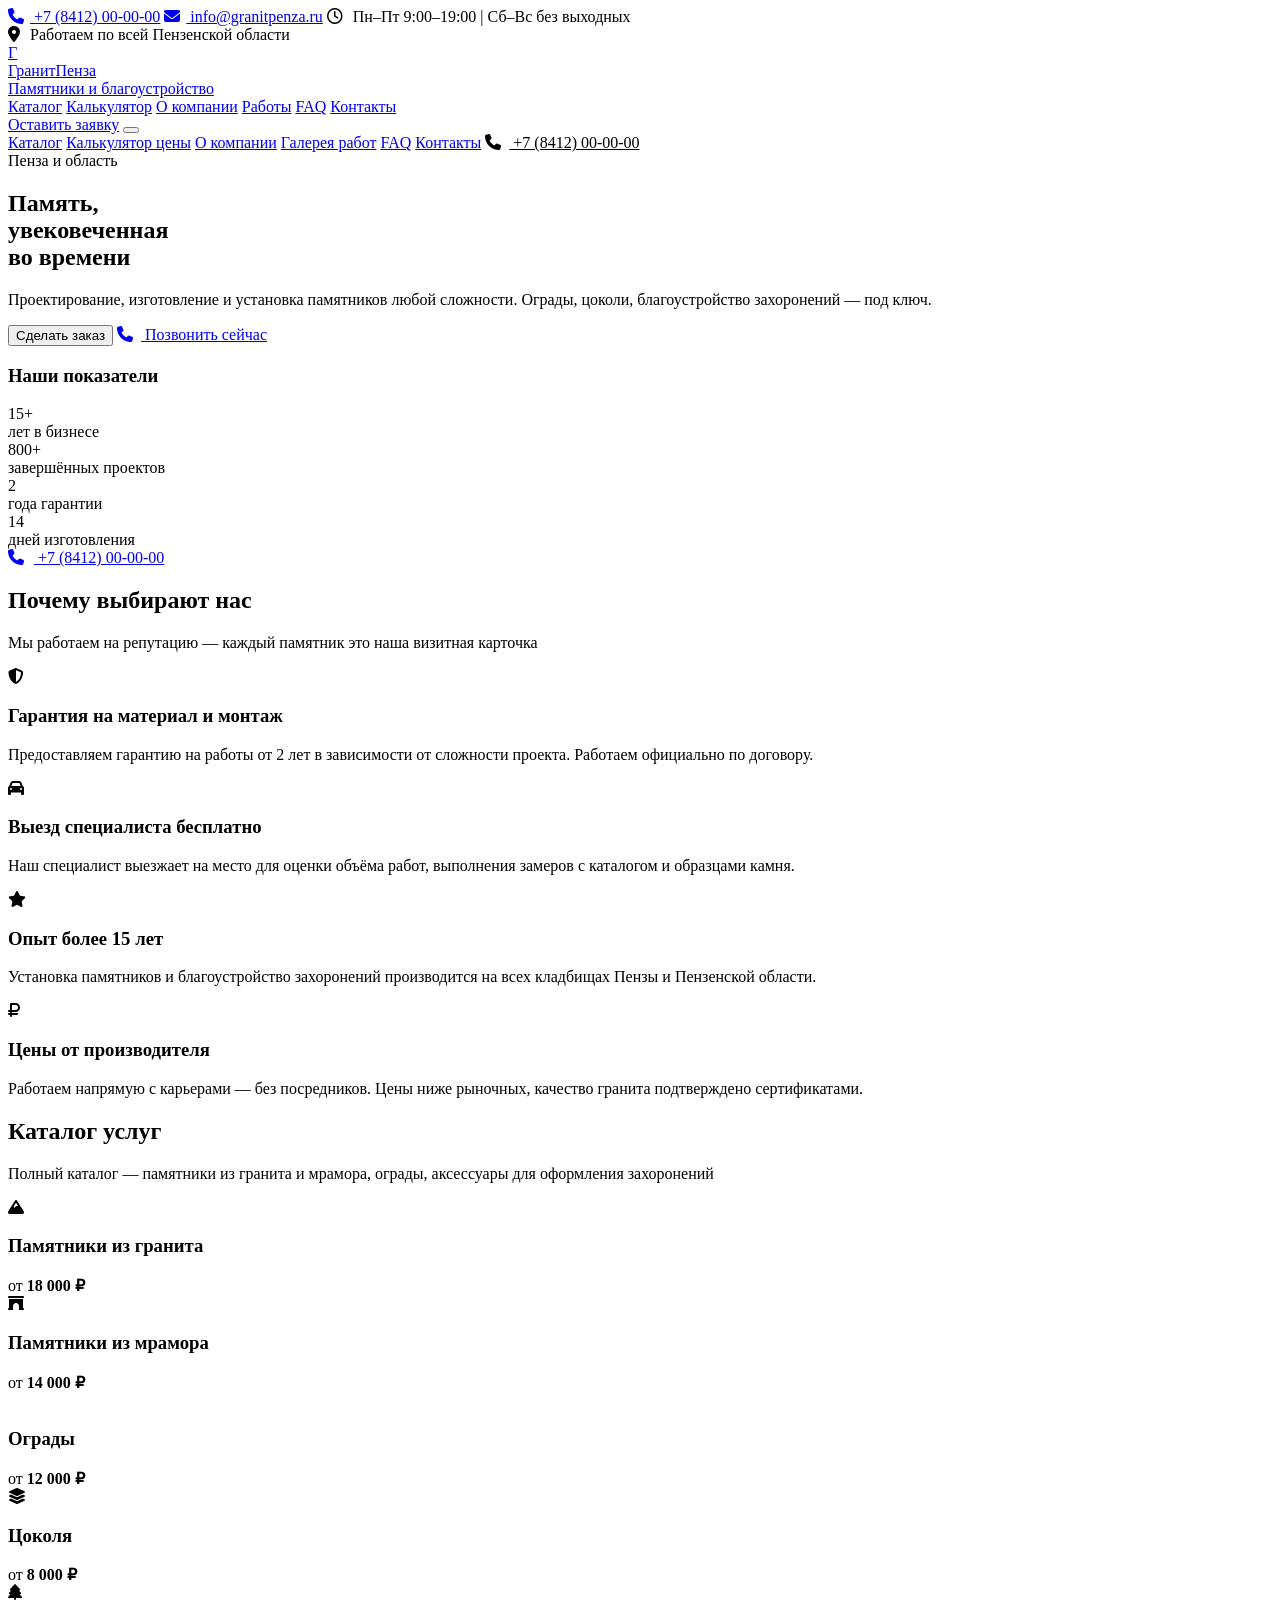
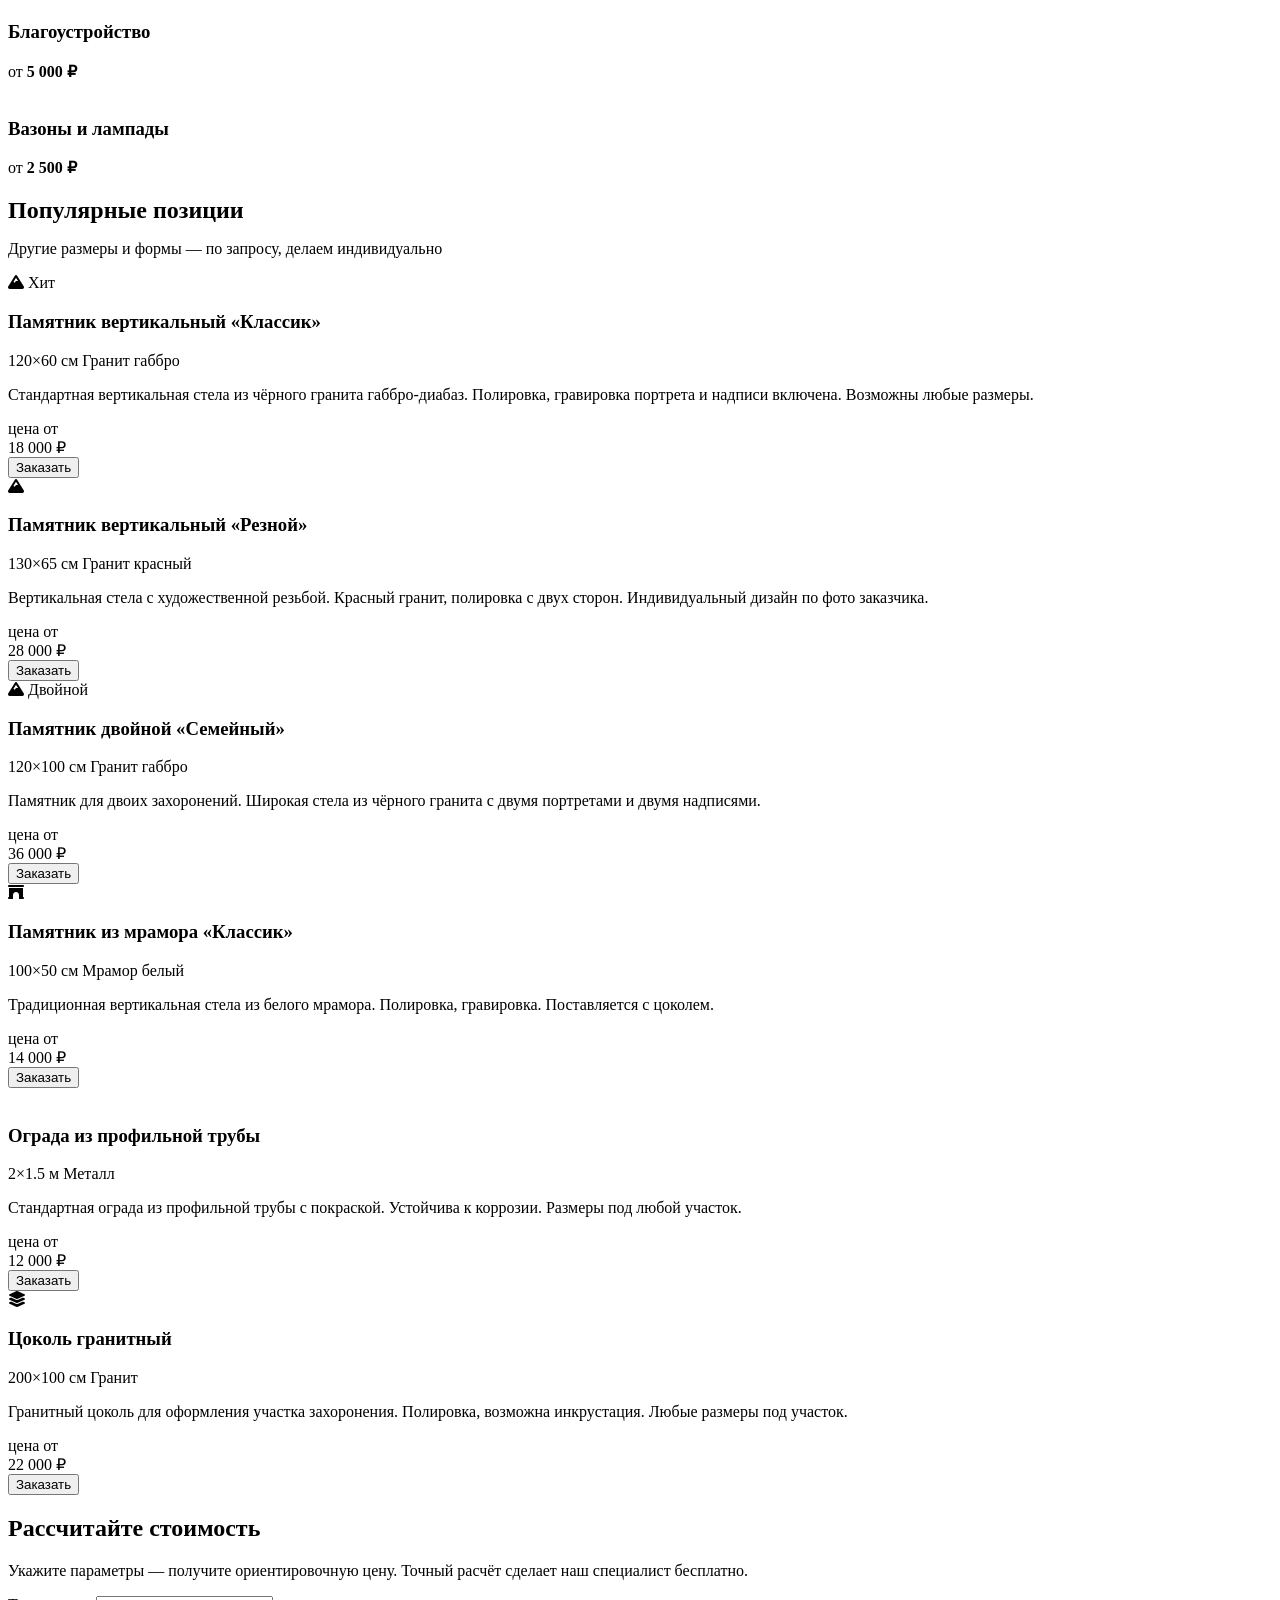
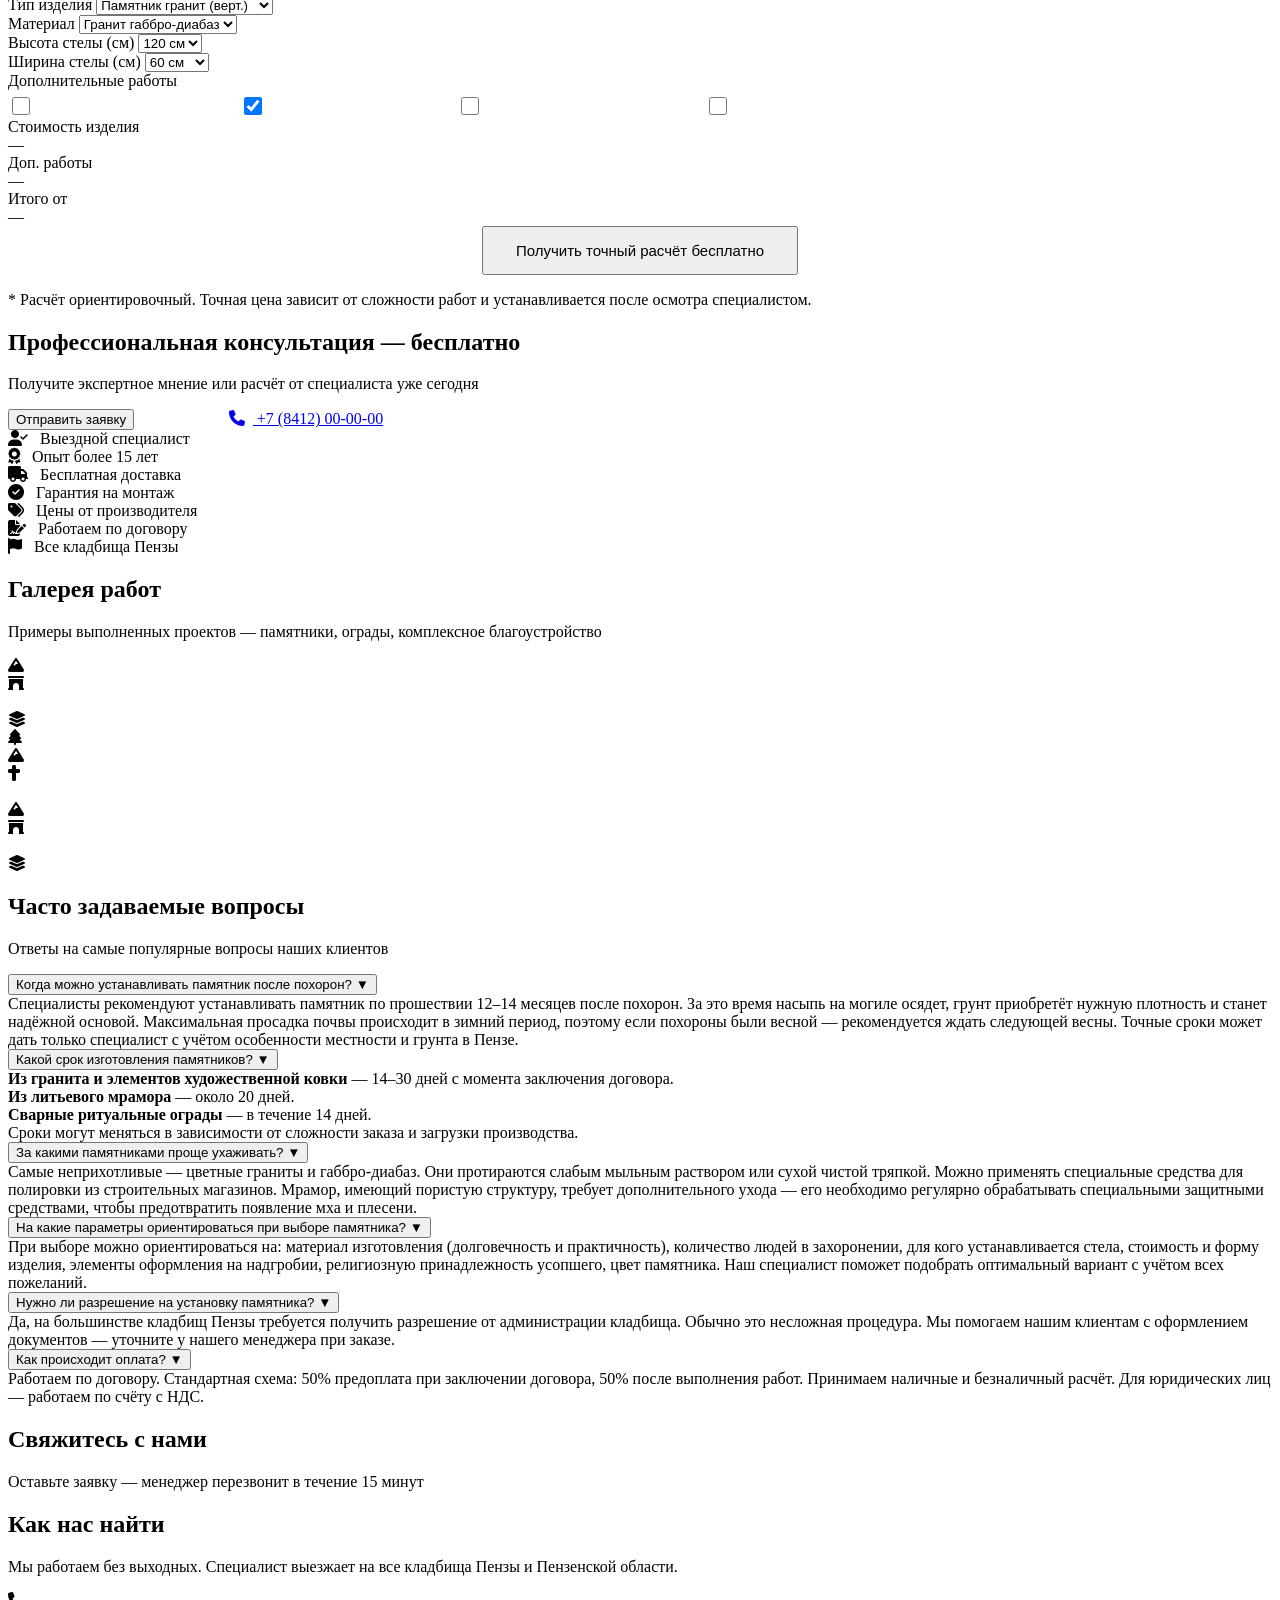
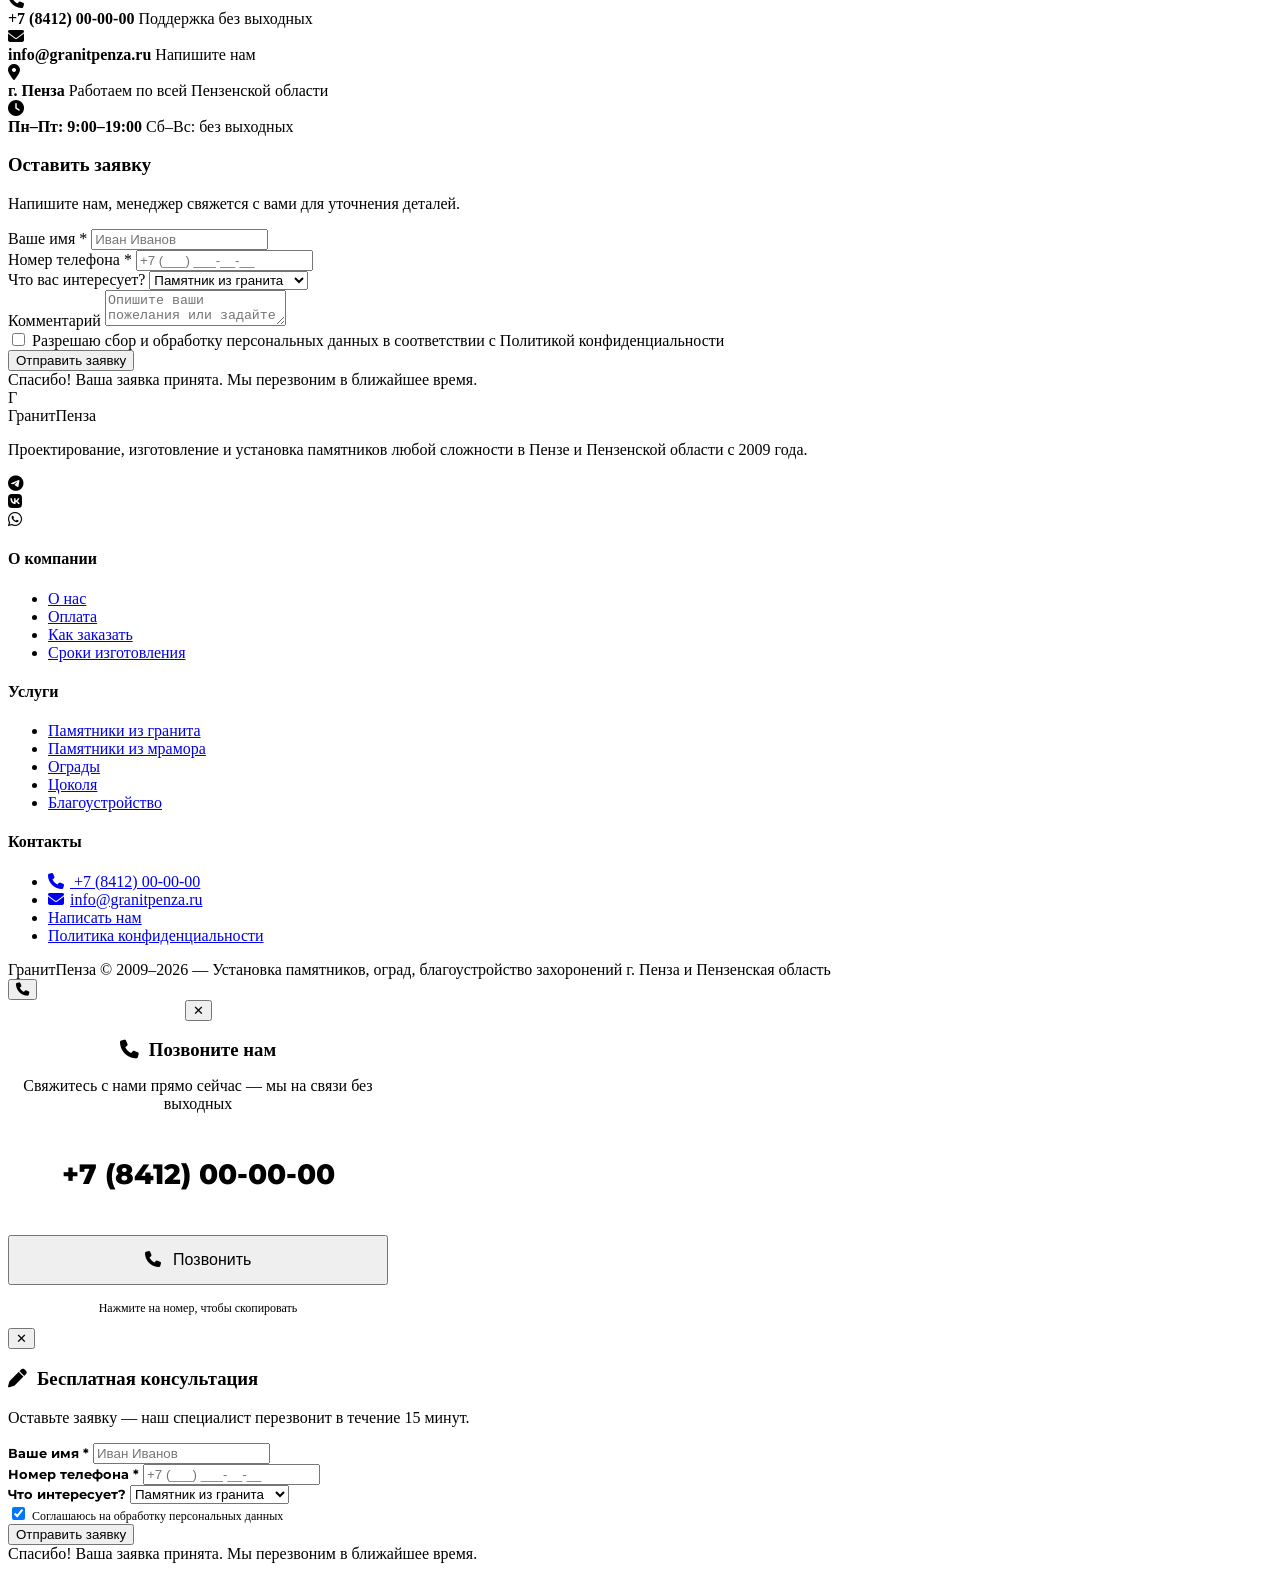
==== index.html @ 3d36ec99 "смс на почту" ====
<!DOCTYPE html>
<html lang="ru">
<head>
    <meta charset="UTF-8">
    <meta name="viewport" content="width=device-width, initial-scale=1.0">
    <title>ГранитПенза — Установка памятников, оград, благоустройство захоронений</title>
    <meta name="description" content="Проектирование, изготовление и установка памятников любой сложности в Пензе. Установка оград, цоколя, монтаж и демонтаж.">
    <link rel="preconnect" href="https://fonts.googleapis.com">
    <link rel="preconnect" href="https://fonts.gstatic.com" crossorigin>
    <link href="https://fonts.googleapis.com/css2?family=Montserrat:wght@400;500;600;700;800&family=Open+Sans:wght@400;600&display=swap" rel="stylesheet">
    <link rel="stylesheet" href="https://cdnjs.cloudflare.com/ajax/libs/font-awesome/6.5.0/css/all.min.css">
    <link rel="stylesheet" href="css/style.css">
</head>
<body>

<!-- TOP BAR -->
<div class="topbar">
    <div class="container">
        <div class="topbar-contacts">
            <a href="tel:+78412000000" class="phone"><i class="fas fa-phone" style="margin-right:6px;"></i> +7 (8412) 00-00-00</a>
            <a href="mailto:info@granitpenza.ru"><i class="fas fa-envelope" style="margin-right:6px;"></i> info@granitpenza.ru</a>
            <span><i class="far fa-clock" style="margin-right:6px;"></i> Пн–Пт 9:00–19:00 | Сб–Вс без выходных</span>
        </div>
        <div class="topbar-right"><i class="fas fa-map-marker-alt" style="margin-right:6px;"></i> Работаем по всей Пензенской области</div>
    </div>
</div>

<!-- HEADER -->
<header id="top">
    <div class="header-inner">
        <a href="#top" class="logo">
            <div class="logo-icon">Г</div>
            <div class="logo-text">
                <div class="logo-name">ГранитПенза</div>
                <div class="logo-sub">Памятники и благоустройство</div>
            </div>
        </a>
        <nav>
            <a href="#catalog" class="nav-link">Каталог</a>
            <a href="#calculator" class="nav-link">Калькулятор</a>
            <a href="#about" class="nav-link">О компании</a>
            <a href="#gallery" class="nav-link">Работы</a>
            <a href="#faq" class="nav-link">FAQ</a>
            <a href="#contact" class="nav-link">Контакты</a>
        </nav>
        <a href="#contact" class="header-cta">Оставить заявку</a>
        <button class="burger" onclick="toggleMenu()" aria-label="Меню">
            <span></span><span></span><span></span>
        </button>
    </div>
    <div class="mobile-nav" id="mobileNav">
        <a href="#catalog" onclick="toggleMenu()">Каталог</a>
        <a href="#calculator" onclick="toggleMenu()">Калькулятор цены</a>
        <a href="#about" onclick="toggleMenu()">О компании</a>
        <a href="#gallery" onclick="toggleMenu()">Галерея работ</a>
        <a href="#faq" onclick="toggleMenu()">FAQ</a>
        <a href="#contact" onclick="toggleMenu()">Контакты</a>
        <a href="tel:+78412000000" style="color: var(--gold-light); margin-top:8px;"><i class="fas fa-phone" style="margin-right:8px;"></i> +7 (8412) 00-00-00</a>
    </div>
</header>

<!-- HERO -->
<section class="hero">
    <div class="hero-inner">
        <div class="hero-content">
            <div class="hero-label">Пенза и область</div>
            <h1>Память,<br><span>увековеченная</span><br>во времени</h1>
            <p class="hero-desc">Проектирование, изготовление и установка памятников любой сложности. Ограды, цоколи, благоустройство захоронений — под ключ.</p>
            <div class="hero-buttons">
                <button class="btn-primary" onclick="openModal()">Сделать заказ</button>
                <a href="javascript:void(0)" class="btn-outline" onclick="openPhoneModal()"><i class="fas fa-phone" style="margin-right:8px;"></i> Позвонить сейчас</a>
            </div>
        </div>
        <div class="hero-visual">
            <div class="hero-card">
                <h3>Наши показатели</h3>
                <div class="hero-stats">
                    <div class="hero-stat">
                        <div class="hero-stat-num">15+</div>
                        <div class="hero-stat-label">лет в бизнесе</div>
                    </div>
                    <div class="hero-stat">
                        <div class="hero-stat-num">800+</div>
                        <div class="hero-stat-label">завершённых проектов</div>
                    </div>
                    <div class="hero-stat">
                        <div class="hero-stat-num">2</div>
                        <div class="hero-stat-label">года гарантии</div>
                    </div>
                    <div class="hero-stat">
                        <div class="hero-stat-num">14</div>
                        <div class="hero-stat-label">дней изготовления</div>
                    </div>
                </div>
                <a href="javascript:void(0)" class="hero-phone-big" onclick="openPhoneModal()">
                    <i class="fas fa-phone" style="margin-right:10px;"></i> +7 (8412) 00-00-00
                </a>
            </div>
        </div>
    </div>
</section>

<!-- ADVANTAGES -->
<section class="advantages" id="about">
    <h2 class="section-title">Почему выбирают нас</h2>
    <p class="section-sub">Мы работаем на репутацию — каждый памятник это наша визитная карточка</p>
    <div class="adv-grid">
        <div class="adv-card">
            <div class="adv-icon"><i class="fas fa-shield-alt"></i></div>
            <h3>Гарантия на материал и монтаж</h3>
            <p>Предоставляем гарантию на работы от 2 лет в зависимости от сложности проекта. Работаем официально по договору.</p>
        </div>
        <div class="adv-card">
            <div class="adv-icon"><i class="fas fa-car"></i></div>
            <h3>Выезд специалиста бесплатно</h3>
            <p>Наш специалист выезжает на место для оценки объёма работ, выполнения замеров с каталогом и образцами камня.</p>
        </div>
        <div class="adv-card">
            <div class="adv-icon"><i class="fas fa-star"></i></div>
            <h3>Опыт более 15 лет</h3>
            <p>Установка памятников и благоустройство захоронений производится на всех кладбищах Пензы и Пензенской области.</p>
        </div>
        <div class="adv-card">
            <div class="adv-icon"><i class="fas fa-ruble-sign"></i></div>
            <h3>Цены от производителя</h3>
            <p>Работаем напрямую с карьерами — без посредников. Цены ниже рыночных, качество гранита подтверждено сертификатами.</p>
        </div>
    </div>
</section>

<!-- CATALOG CATEGORIES -->
<section class="catalog" id="catalog">
    <h2 class="section-title">Каталог услуг</h2>
    <p class="section-sub">Полный каталог — памятники из гранита и мрамора, ограды, аксессуары для оформления захоронений</p>
    <div class="catalog-grid">
        <div class="cat-card" onclick="filterCatalog('granite')">
            <div class="cat-img"><i class="fas fa-mountain"></i></div>
            <div class="cat-body">
                <h3>Памятники из гранита</h3>
                <div class="cat-price">от <strong>18 000 ₽</strong></div>
            </div>
        </div>
        <div class="cat-card" onclick="filterCatalog('marble')">
            <div class="cat-img"><i class="fas fa-archway"></i></div>
            <div class="cat-body">
                <h3>Памятники из мрамора</h3>
                <div class="cat-price">от <strong>14 000 ₽</strong></div>
            </div>
        </div>
        <div class="cat-card" onclick="filterCatalog('fence')">
            <div class="cat-img"><i class="fas fa-fence"></i></div>
            <div class="cat-body">
                <h3>Ограды</h3>
                <div class="cat-price">от <strong>12 000 ₽</strong></div>
            </div>
        </div>
        <div class="cat-card" onclick="filterCatalog('socle')">
            <div class="cat-img"><i class="fas fa-layer-group"></i></div>
            <div class="cat-body">
                <h3>Цоколя</h3>
                <div class="cat-price">от <strong>8 000 ₽</strong></div>
            </div>
        </div>
        <div class="cat-card" onclick="filterCatalog('improve')">
            <div class="cat-img"><i class="fas fa-tree"></i></div>
            <div class="cat-body">
                <h3>Благоустройство</h3>
                <div class="cat-price">от <strong>5 000 ₽</strong></div>
            </div>
        </div>
        <div class="cat-card" onclick="filterCatalog('accessories')">
            <div class="cat-img"><i class="fas fa-candle-holder"></i></div>
            <div class="cat-body">
                <h3>Вазоны и лампады</h3>
                <div class="cat-price">от <strong>2 500 ₽</strong></div>
            </div>
        </div>
    </div>
</section>

<!-- CATALOG ITEMS -->
<section class="catalog-items">
    <div class="container">
        <h2 class="section-title" style="margin-bottom:8px">Популярные позиции</h2>
        <p class="section-sub">Другие размеры и формы — по запросу, делаем индивидуально</p>
    </div>
    <div class="items-grid" id="itemsGrid">

        <div class="item-card" data-cat="granite">
            <div class="item-img"><i class="fas fa-mountain"></i>
                <span class="item-badge">Хит</span>
            </div>
            <div class="item-body">
                <h3>Памятник вертикальный «Классик»</h3>
                <div class="item-dims">
                    <span class="dim-tag">120×60 см</span>
                    <span class="dim-tag">Гранит габбро</span>
                </div>
                <p class="item-desc">Стандартная вертикальная стела из чёрного гранита габбро-диабаз. Полировка, гравировка портрета и надписи включена. Возможны любые размеры.</p>
                <div class="item-footer">
                    <div class="item-price">
                        <div class="item-price-from">цена от</div>
                        <div class="item-price-val">18 000 <span class="item-price-unit">₽</span></div>
                    </div>
                    <button class="btn-card" onclick="openModal()">Заказать</button>
                </div>
            </div>
        </div>

        <div class="item-card" data-cat="granite">
            <div class="item-img"><i class="fas fa-mountain"></i></div>
            <div class="item-body">
                <h3>Памятник вертикальный «Резной»</h3>
                <div class="item-dims">
                    <span class="dim-tag">130×65 см</span>
                    <span class="dim-tag">Гранит красный</span>
                </div>
                <p class="item-desc">Вертикальная стела с художественной резьбой. Красный гранит, полировка с двух сторон. Индивидуальный дизайн по фото заказчика.</p>
                <div class="item-footer">
                    <div class="item-price">
                        <div class="item-price-from">цена от</div>
                        <div class="item-price-val">28 000 <span class="item-price-unit">₽</span></div>
                    </div>
                    <button class="btn-card" onclick="openModal()">Заказать</button>
                </div>
            </div>
        </div>

        <div class="item-card" data-cat="granite">
            <div class="item-img"><i class="fas fa-mountain"></i>
                <span class="item-badge">Двойной</span>
            </div>
            <div class="item-body">
                <h3>Памятник двойной «Семейный»</h3>
                <div class="item-dims">
                    <span class="dim-tag">120×100 см</span>
                    <span class="dim-tag">Гранит габбро</span>
                </div>
                <p class="item-desc">Памятник для двоих захоронений. Широкая стела из чёрного гранита с двумя портретами и двумя надписями.</p>
                <div class="item-footer">
                    <div class="item-price">
                        <div class="item-price-from">цена от</div>
                        <div class="item-price-val">36 000 <span class="item-price-unit">₽</span></div>
                    </div>
                    <button class="btn-card" onclick="openModal()">Заказать</button>
                </div>
            </div>
        </div>

        <div class="item-card" data-cat="marble">
            <div class="item-img"><i class="fas fa-archway"></i></div>
            <div class="item-body">
                <h3>Памятник из мрамора «Классик»</h3>
                <div class="item-dims">
                    <span class="dim-tag">100×50 см</span>
                    <span class="dim-tag">Мрамор белый</span>
                </div>
                <p class="item-desc">Традиционная вертикальная стела из белого мрамора. Полировка, гравировка. Поставляется с цоколем.</p>
                <div class="item-footer">
                    <div class="item-price">
                        <div class="item-price-from">цена от</div>
                        <div class="item-price-val">14 000 <span class="item-price-unit">₽</span></div>
                    </div>
                    <button class="btn-card" onclick="openModal()">Заказать</button>
                </div>
            </div>
        </div>

        <div class="item-card" data-cat="fence">
            <div class="item-img"><i class="fas fa-fence"></i></div>
            <div class="item-body">
                <h3>Ограда из профильной трубы</h3>
                <div class="item-dims">
                    <span class="dim-tag">2×1.5 м</span>
                    <span class="dim-tag">Металл</span>
                </div>
                <p class="item-desc">Стандартная ограда из профильной трубы с покраской. Устойчива к коррозии. Размеры под любой участок.</p>
                <div class="item-footer">
                    <div class="item-price">
                        <div class="item-price-from">цена от</div>
                        <div class="item-price-val">12 000 <span class="item-price-unit">₽</span></div>
                    </div>
                    <button class="btn-card" onclick="openModal()">Заказать</button>
                </div>
            </div>
        </div>

        <div class="item-card" data-cat="socle">
            <div class="item-img"><i class="fas fa-layer-group"></i></div>
            <div class="item-body">
                <h3>Цоколь гранитный</h3>
                <div class="item-dims">
                    <span class="dim-tag">200×100 см</span>
                    <span class="dim-tag">Гранит</span>
                </div>
                <p class="item-desc">Гранитный цоколь для оформления участка захоронения. Полировка, возможна инкрустация. Любые размеры под участок.</p>
                <div class="item-footer">
                    <div class="item-price">
                        <div class="item-price-from">цена от</div>
                        <div class="item-price-val">22 000 <span class="item-price-unit">₽</span></div>
                    </div>
                    <button class="btn-card" onclick="openModal()">Заказать</button>
                </div>
            </div>
        </div>

    </div>
</section>

<!-- CALCULATOR -->
<section class="calculator" id="calculator">
    <h2 class="section-title">Рассчитайте стоимость</h2>
    <p class="section-sub">Укажите параметры — получите ориентировочную цену. Точный расчёт сделает наш специалист бесплатно.</p>
    <div class="calc-box">
        <div class="calc-grid">
            <div class="calc-field">
                <label class="calc-label">Тип изделия</label>
                <select class="calc-select" id="calcType" onchange="calculate()">
                    <option value="granite_v">Памятник гранит (верт.)</option>
                    <option value="granite_h">Памятник гранит (гориз.)</option>
                    <option value="marble_v">Памятник мрамор (верт.)</option>
                    <option value="double">Двойной памятник</option>
                    <option value="fence">Ограда металлическая</option>
                    <option value="socle">Цоколь гранитный</option>
                </select>
            </div>
            <div class="calc-field">
                <label class="calc-label">Материал</label>
                <select class="calc-select" id="calcMaterial" onchange="calculate()">
                    <option value="gabbro">Гранит габбро-диабаз</option>
                    <option value="red">Гранит красный</option>
                    <option value="grey">Гранит серый</option>
                    <option value="marble">Мрамор белый</option>
                </select>
            </div>
            <div class="calc-field">
                <label class="calc-label">Высота стелы (см)</label>
                <select class="calc-select" id="calcHeight" onchange="calculate()">
                    <option value="80">80 см</option>
                    <option value="100">100 см</option>
                    <option value="120" selected>120 см</option>
                    <option value="150">150 см</option>
                    <option value="180">180 см</option>
                </select>
            </div>
            <div class="calc-field">
                <label class="calc-label">Ширина стелы (см)</label>
                <select class="calc-select" id="calcWidth" onchange="calculate()">
                    <option value="45">45 см</option>
                    <option value="50">50 см</option>
                    <option value="60" selected>60 см</option>
                    <option value="70">70 см</option>
                    <option value="100">100 см</option>
                </select>
            </div>
            <div class="calc-field full">
                <label class="calc-label">Дополнительные работы</label>
                <div style="display:flex; flex-wrap:wrap; gap:10px; margin-top:4px">
                    <label style="display:flex;align-items:center;gap:8px;color:rgba(255,255,255,0.8);font-size:14px;cursor:pointer;">
                        <input type="checkbox" id="chkPortrait" onchange="calculate()" style="accent-color:var(--gold);width:18px;height:18px;"> Гравировка портрета (+3 500 ₽)
                    </label>
                    <label style="display:flex;align-items:center;gap:8px;color:rgba(255,255,255,0.8);font-size:14px;cursor:pointer;">
                        <input type="checkbox" id="chkText" onchange="calculate()" checked style="accent-color:var(--gold);width:18px;height:18px;"> Гравировка текста (+1 500 ₽)
                    </label>
                    <label style="display:flex;align-items:center;gap:8px;color:rgba(255,255,255,0.8);font-size:14px;cursor:pointer;">
                        <input type="checkbox" id="chkInstall" onchange="calculate()" style="accent-color:var(--gold);width:18px;height:18px;"> Установка на кладбище (+5 000 ₽)
                    </label>
                    <label style="display:flex;align-items:center;gap:8px;color:rgba(255,255,255,0.8);font-size:14px;cursor:pointer;">
                        <input type="checkbox" id="chkDelivery" onchange="calculate()" style="accent-color:var(--gold);width:18px;height:18px;"> Доставка по Пензе (+2 000 ₽)
                    </label>
                </div>
            </div>
        </div>
        <div class="calc-result">
            <div>
                <div class="calc-res-item-label">Стоимость изделия</div>
                <div class="calc-res-item-val" id="resProduct">—</div>
            </div>
            <div>
                <div class="calc-res-item-label">Доп. работы</div>
                <div class="calc-res-item-val" id="resExtra">—</div>
            </div>
            <div>
                <div class="calc-res-item-label">Итого от</div>
                <div class="calc-res-item-val" id="resTotal">—</div>
            </div>
        </div>
        <div style="text-align:center">
            <button class="btn-primary" onclick="openModal()" style="font-size:15px;padding:14px 32px;">
                Получить точный расчёт бесплатно
            </button>
        </div>
        <p class="calc-note">* Расчёт ориентировочный. Точная цена зависит от сложности работ и устанавливается после осмотра специалистом.</p>
    </div>
</section>

<!-- CTA BANNER -->
<div class="cta-banner">
    <h2>Профессиональная консультация — бесплатно</h2>
    <p>Получите экспертное мнение или расчёт от специалиста уже сегодня</p>
    <div class="cta-row">
        <button class="btn-primary" onclick="openModal()">Отправить заявку</button>
        <span style="color:rgba(255,255,255,0.3)">или звоните:</span>
        <a href="javascript:void(0)" class="cta-phone" onclick="openPhoneModal()"><i class="fas fa-phone" style="margin-right:8px;"></i> +7 (8412) 00-00-00</a>
    </div>
</div>

<!-- USP STRIP -->
<div class="usp-strip">
    <div class="usp-inner">
        <div class="usp-item"><i class="fas fa-user-check" style="margin-right:8px;"></i> Выездной специалист</div>
        <div class="usp-item"><i class="fas fa-award" style="margin-right:8px;"></i> Опыт более 15 лет</div>
        <div class="usp-item"><i class="fas fa-truck" style="margin-right:8px;"></i> Бесплатная доставка</div>
        <div class="usp-item"><i class="fas fa-check-circle" style="margin-right:8px;"></i> Гарантия на монтаж</div>
        <div class="usp-item"><i class="fas fa-tags" style="margin-right:8px;"></i> Цены от производителя</div>
        <div class="usp-item"><i class="fas fa-file-signature" style="margin-right:8px;"></i> Работаем по договору</div>
        <div class="usp-item"><i class="fas fa-flag" style="margin-right:8px;"></i> Все кладбища Пензы</div>
    </div>
</div>

<!-- GALLERY -->
<section class="gallery" id="gallery">
    <h2 class="section-title">Галерея работ</h2>
    <p class="section-sub">Примеры выполненных проектов — памятники, ограды, комплексное благоустройство</p>
    <div class="gallery-grid">
        <div class="gallery-item"><i class="fas fa-mountain"></i></div>
        <div class="gallery-item"><i class="fas fa-archway"></i></div>
        <div class="gallery-item"><i class="fas fa-fence"></i></div>
        <div class="gallery-item"><i class="fas fa-layer-group"></i></div>
        <div class="gallery-item"><i class="fas fa-tree"></i></div>
        <div class="gallery-item"><i class="fas fa-mountain"></i></div>
        <div class="gallery-item"><i class="fas fa-cross"></i></div>
        <div class="gallery-item"><i class="fas fa-candle-holder"></i></div>
        <div class="gallery-item"><i class="fas fa-mountain"></i></div>
        <div class="gallery-item"><i class="fas fa-archway"></i></div>
        <div class="gallery-item"><i class="fas fa-fence"></i></div>
        <div class="gallery-item"><i class="fas fa-layer-group"></i></div>
    </div>
</section>

<!-- FAQ -->
<section class="faq" id="faq">
    <h2 class="section-title">Часто задаваемые вопросы</h2>
    <p class="section-sub">Ответы на самые популярные вопросы наших клиентов</p>
    <div class="faq-list">
        <div class="faq-item">
            <button class="faq-q" onclick="toggleFaq(this)">
                Когда можно устанавливать памятник после похорон?
                <span class="arrow">▼</span>
            </button>
            <div class="faq-a">
                Специалисты рекомендуют устанавливать памятник по прошествии 12–14 месяцев после похорон. За это время насыпь на могиле осядет, грунт приобретёт нужную плотность и станет надёжной основой. Максимальная просадка почвы происходит в зимний период, поэтому если похороны были весной — рекомендуется ждать следующей весны. Точные сроки может дать только специалист с учётом особенности местности и грунта в Пензе.
            </div>
        </div>
        <div class="faq-item">
            <button class="faq-q" onclick="toggleFaq(this)">
                Какой срок изготовления памятников?
                <span class="arrow">▼</span>
            </button>
            <div class="faq-a">
                <strong>Из гранита и элементов художественной ковки</strong> — 14–30 дней с момента заключения договора.<br>
                <strong>Из литьевого мрамора</strong> — около 20 дней.<br>
                <strong>Сварные ритуальные ограды</strong> — в течение 14 дней.<br>
                Сроки могут меняться в зависимости от сложности заказа и загрузки производства.
            </div>
        </div>
        <div class="faq-item">
            <button class="faq-q" onclick="toggleFaq(this)">
                За какими памятниками проще ухаживать?
                <span class="arrow">▼</span>
            </button>
            <div class="faq-a">
                Самые неприхотливые — цветные граниты и габбро-диабаз. Они протираются слабым мыльным раствором или сухой чистой тряпкой. Можно применять специальные средства для полировки из строительных магазинов. Мрамор, имеющий пористую структуру, требует дополнительного ухода — его необходимо регулярно обрабатывать специальными защитными средствами, чтобы предотвратить появление мха и плесени.
            </div>
        </div>
        <div class="faq-item">
            <button class="faq-q" onclick="toggleFaq(this)">
                На какие параметры ориентироваться при выборе памятника?
                <span class="arrow">▼</span>
            </button>
            <div class="faq-a">
                При выборе можно ориентироваться на: материал изготовления (долговечность и практичность), количество людей в захоронении, для кого устанавливается стела, стоимость и форму изделия, элементы оформления на надгробии, религиозную принадлежность усопшего, цвет памятника. Наш специалист поможет подобрать оптимальный вариант с учётом всех пожеланий.
            </div>
        </div>
        <div class="faq-item">
            <button class="faq-q" onclick="toggleFaq(this)">
                Нужно ли разрешение на установку памятника?
                <span class="arrow">▼</span>
            </button>
            <div class="faq-a">
                Да, на большинстве кладбищ Пензы требуется получить разрешение от администрации кладбища. Обычно это несложная процедура. Мы помогаем нашим клиентам с оформлением документов — уточните у нашего менеджера при заказе.
            </div>
        </div>
        <div class="faq-item">
            <button class="faq-q" onclick="toggleFaq(this)">
                Как происходит оплата?
                <span class="arrow">▼</span>
            </button>
            <div class="faq-a">
                Работаем по договору. Стандартная схема: 50% предоплата при заключении договора, 50% после выполнения работ. Принимаем наличные и безналичный расчёт. Для юридических лиц — работаем по счёту с НДС.
            </div>
        </div>
    </div>
</section>

<!-- CONTACT -->
<section class="contact" id="contact">
    <h2 class="section-title">Свяжитесь с нами</h2>
    <p class="section-sub">Оставьте заявку — менеджер перезвонит в течение 15 минут</p>
    <div class="contact-inner">
        <div class="contact-info">
            <h2>Как нас найти</h2>
            <p>Мы работаем без выходных. Специалист выезжает на все кладбища Пензы и Пензенской области.</p>
            <div class="contact-detail">
                <div class="cdet">
                    <div class="cdet-icon"><i class="fas fa-phone"></i></div>
                    <div>
                        <strong>+7 (8412) 00-00-00</strong>
                        <span>Поддержка без выходных</span>
                    </div>
                </div>
                <div class="cdet">
                    <div class="cdet-icon"><i class="fas fa-envelope"></i></div>
                    <div>
                        <strong>info@granitpenza.ru</strong>
                        <span>Напишите нам</span>
                    </div>
                </div>
                <div class="cdet">
                    <div class="cdet-icon"><i class="fas fa-map-marker-alt"></i></div>
                    <div>
                        <strong>г. Пенза</strong>
                        <span>Работаем по всей Пензенской области</span>
                    </div>
                </div>
                <div class="cdet">
                    <div class="cdet-icon"><i class="fas fa-clock"></i></div>
                    <div>
                        <strong>Пн–Пт: 9:00–19:00</strong>
                        <span>Сб–Вс: без выходных</span>
                    </div>
                </div>
            </div>
        </div>
        <div class="form-card">
            <h3>Оставить заявку</h3>
            <p>Напишите нам, менеджер свяжется с вами для уточнения деталей.</p>
            <form id="mainForm" action="https://formspree.io/f/mwvdpbap" method="POST">
    <div class="form-group">
        <label>Ваше имя *</label>
        <input type="text" name="name" id="fname" placeholder="Иван Иванов" required>
    </div>
    <div class="form-group">
        <label>Номер телефона *</label>
        <input type="tel" name="phone" id="fphone" placeholder="+7 (___) ___-__-__" required>
    </div>
    <div class="form-group">
        <label>Что вас интересует?</label>
        <select name="interest" id="ftype">
            <option>Памятник из гранита</option>
            <option>Памятник из мрамора</option>
            <option>Ограда</option>
            <option>Цоколь</option>
            <option>Благоустройство</option>
            <option>Другое</option>
        </select>
    </div>
    <div class="form-group">
        <label>Комментарий</label>
        <textarea name="comment" id="fcomment" placeholder="Опишите ваши пожелания или задайте вопрос..."></textarea>
    </div>
    <div class="form-checkbox">
        <input type="checkbox" id="fcheck" name="agreement" required>
        <label for="fcheck">Разрешаю сбор и обработку персональных данных в соответствии с Политикой конфиденциальности</label>
    </div>
    <button type="submit" class="btn-submit">Отправить заявку</button>
    <div class="success-msg" id="mainSuccess">Спасибо! Ваша заявка принята. Мы перезвоним в ближайшее время.</div>
</form>
        </div>
    </div>
</section>

<!-- FOOTER -->
<footer>
    <div class="footer-inner">
        <div class="footer-brand">
            <div class="logo" style="margin-bottom:14px">
                <div class="logo-icon">Г</div>
                <div class="logo-text">
                    <div class="logo-name">ГранитПенза</div>
                </div>
            </div>
            <p>Проектирование, изготовление и установка памятников любой сложности в Пензе и Пензенской области с 2009 года.</p>
            <div class="footer-social">
                <div class="soc-btn" title="Telegram"><i class="fab fa-telegram-plane"></i></div>
                <div class="soc-btn" title="ВКонтакте"><i class="fab fa-vk"></i></div>
                <div class="soc-btn" title="WhatsApp"><i class="fab fa-whatsapp"></i></div>
            </div>
        </div>
        <div class="footer-col">
            <h4>О компании</h4>
            <ul>
                <li><a href="#about">О нас</a></li>
                <li><a href="#" onclick="return false">Оплата</a></li>
                <li><a href="#" onclick="return false">Как заказать</a></li>
                <li><a href="#" onclick="return false">Сроки изготовления</a></li>
            </ul>
        </div>
        <div class="footer-col">
            <h4>Услуги</h4>
            <ul>
                <li><a href="#catalog">Памятники из гранита</a></li>
                <li><a href="#catalog">Памятники из мрамора</a></li>
                <li><a href="#catalog">Ограды</a></li>
                <li><a href="#catalog">Цоколя</a></li>
                <li><a href="#catalog">Благоустройство</a></li>
            </ul>
        </div>
        <div class="footer-col">
            <h4>Контакты</h4>
            <ul>
                <li><a href="tel:+78412000000"><i class="fas fa-phone" style="margin-right:6px;"></i> +7 (8412) 00-00-00</a></li>
                <li><a href="mailto:info@granitpenza.ru"><i class="fas fa-envelope" style="margin-right:6px;"></i>info@granitpenza.ru</a></li>
                <li><a href="#contact">Написать нам</a></li>
                <li><a href="#" onclick="return false">Политика конфиденциальности</a></li>
            </ul>
        </div>
    </div>
    <div class="footer-bottom container">
        <span>ГранитПенза © 2009–2026 — Установка памятников, оград, благоустройство захоронений</span>
        <span>г. Пенза и Пензенская область</span>
    </div>
</footer>

<!-- FLOATING PHONE BUTTON (с модальным окном) -->
<button class="floating-phone" onclick="openPhoneModal()" title="Позвонить">
    <i class="fas fa-phone"></i>
</button>

<!-- MODAL ДЛЯ ЗВОНКА -->
<div class="modal-overlay" id="phoneModalOverlay" onclick="closePhoneModalOutside(event)">
    <div class="modal" style="max-width:380px; text-align:center;">
        <button class="modal-close" onclick="closePhoneModal()">✕</button>
        <h3 style="margin-bottom:8px;"><i class="fas fa-phone" style="color:var(--gold); margin-right:10px;"></i>Позвоните нам</h3>
        <p style="margin-bottom:24px; color:var(--text-light);">Свяжитесь с нами прямо сейчас — мы на связи без выходных</p>
        <div style="background:var(--gray-bg); border-radius:12px; padding:20px; margin-bottom:24px;">
            <a href="tel:+78412000000" style="font-size:28px; font-weight:800; color:var(--dark); text-decoration:none; font-family:'Montserrat',sans-serif;">
                +7 (8412) 00-00-00
            </a>
        </div>
        <button class="btn-primary" onclick="window.location.href='tel:+78412000000'" style="width:100%; font-size:16px; padding:14px;">
            <i class="fas fa-phone" style="margin-right:8px;"></i> Позвонить
        </button>
        <p style="font-size:12px; color:var(--text-light); margin-top:16px;">Нажмите на номер, чтобы скопировать</p>
    </div>
</div>

<!-- MODAL ДЛЯ ЗАЯВКИ -->
<div class="modal-overlay" id="modalOverlay" onclick="closeModalOutside(event)">
    <div class="modal">
        <button class="modal-close" onclick="closeModal()">✕</button>
        <h3><i class="fas fa-pen" style="color:var(--gold); margin-right:10px;"></i>Бесплатная консультация</h3>
        <p>Оставьте заявку — наш специалист перезвонит в течение 15 минут.</p>
        <div id="modalFormWrap">
            <div class="form-group">
                <label style="color:var(--dark);font-weight:700;font-size:13px;font-family:'Montserrat',sans-serif;">Ваше имя *</label>
                <input type="text" id="mname" placeholder="Иван Иванов">
            </div>
            <div class="form-group">
                <label style="color:var(--dark);font-weight:700;font-size:13px;font-family:'Montserrat',sans-serif;">Номер телефона *</label>
                <input type="tel" id="mphone" placeholder="+7 (___) ___-__-__">
            </div>
            <div class="form-group">
                <label style="color:var(--dark);font-weight:700;font-size:13px;font-family:'Montserrat',sans-serif;">Что интересует?</label>
                <select id="mtype">
                    <option>Памятник из гранита</option>
                    <option>Памятник из мрамора</option>
                    <option>Ограда</option>
                    <option>Цоколь</option>
                    <option>Благоустройство</option>
                    <option>Другое</option>
                </select>
            </div>
            <div class="form-checkbox">
                <input type="checkbox" id="mcheck" checked>
                <label for="mcheck" style="font-size:12px;color:var(--text-light);">Соглашаюсь на обработку персональных данных</label>
            </div>
            <button class="btn-submit" onclick="submitForm('modalFormWrap', 'modalSuccess')">Отправить заявку</button>
            <div class="success-msg" id="modalSuccess">Спасибо! Ваша заявка принята. Мы перезвоним в ближайшее время.</div>
        </div>
    </div>
</div>

<script src="js/main.js"></script>
</body>
</html>
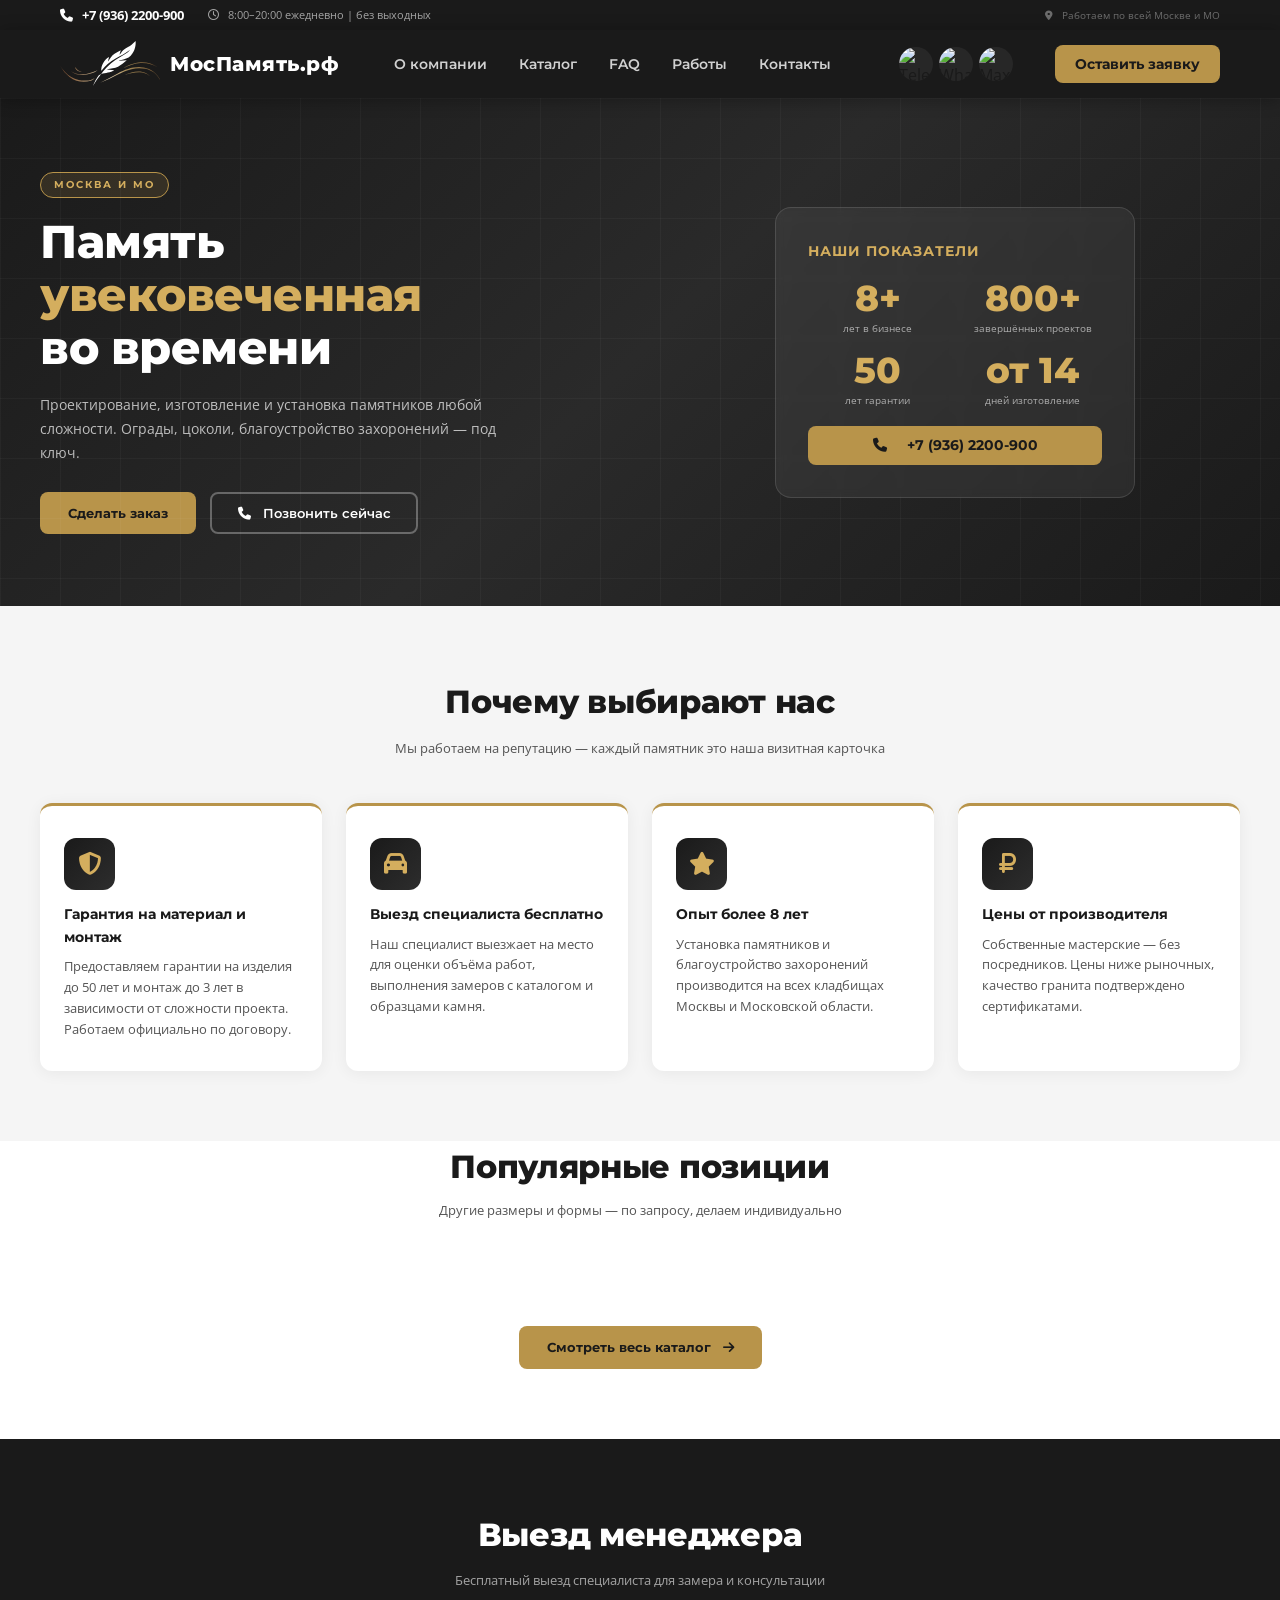
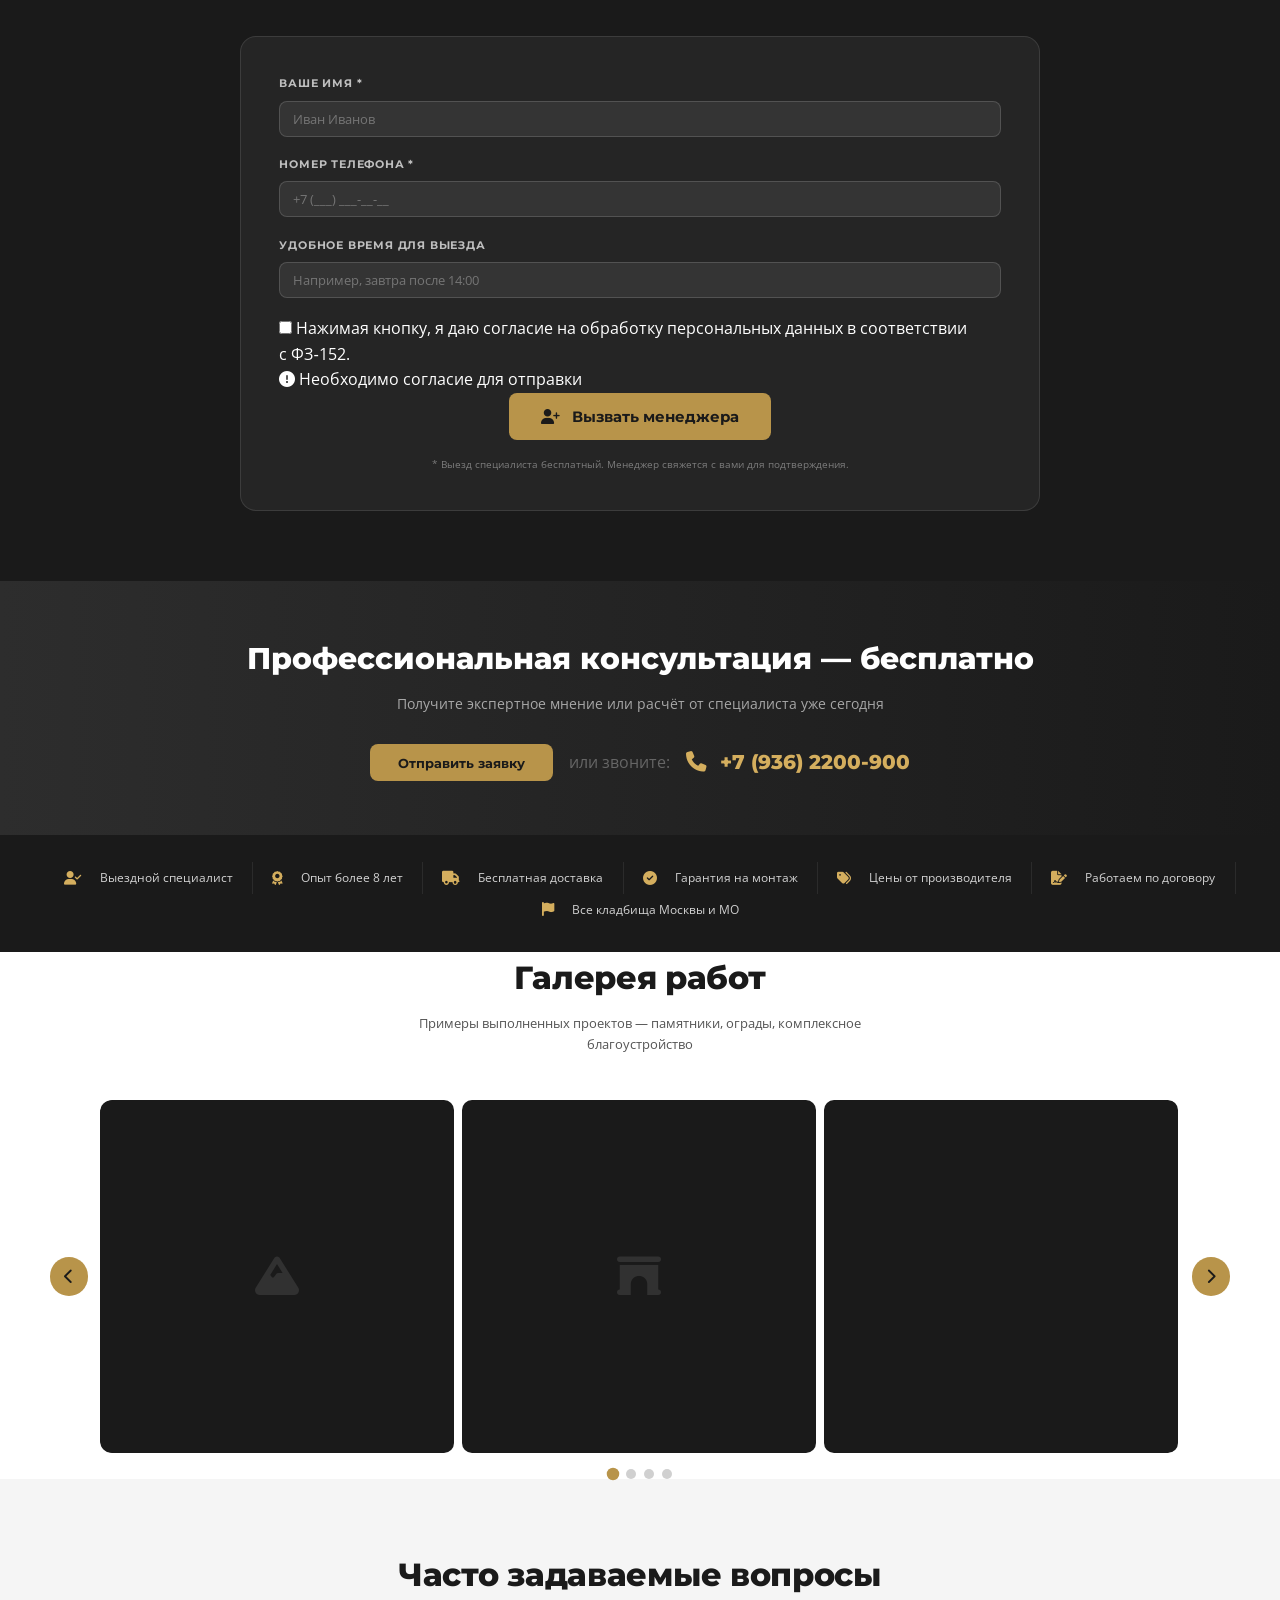
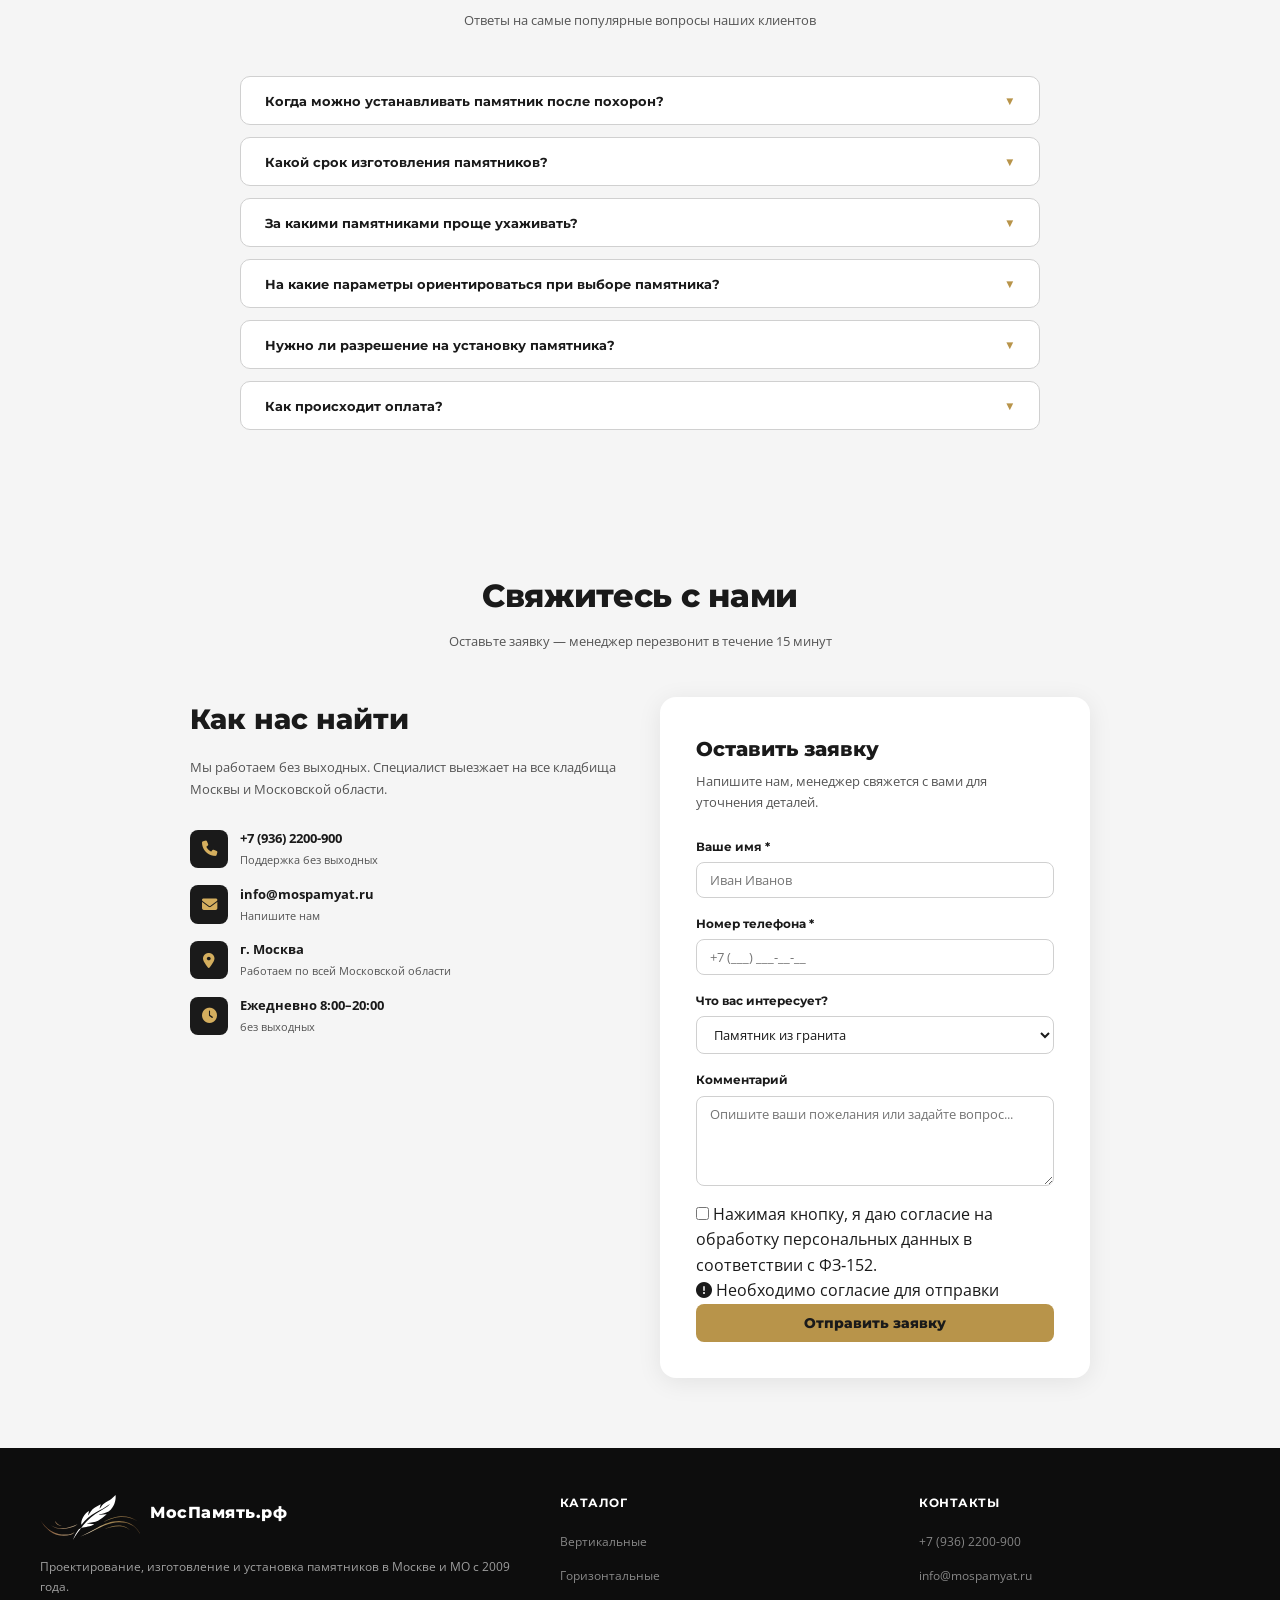
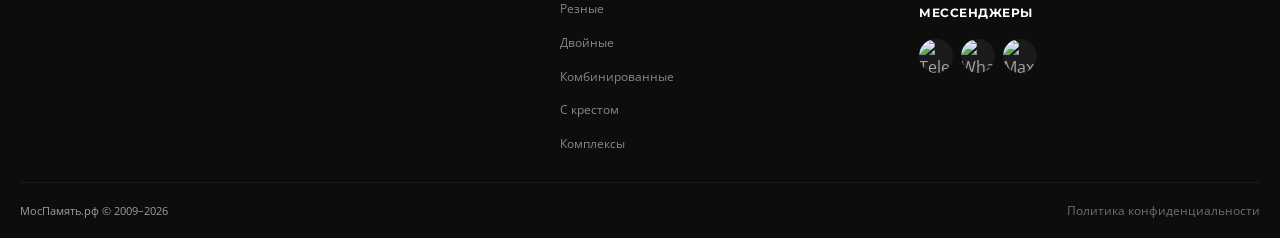
==== commit 831ce3f3: "Наполнение каталога, карточка товара, новое лого и название" ====
--- a/index.html
+++ b/index.html
@@ -3,13 +3,91 @@
 <head>
     <meta charset="UTF-8">
     <meta name="viewport" content="width=device-width, initial-scale=1.0">
-    <title>ГранитПенза — Установка памятников, оград, благоустройство захоронений</title>
-    <meta name="description" content="Проектирование, изготовление и установка памятников любой сложности в Пензе. Установка оград, цоколя, монтаж и демонтаж.">
+    <title>МосПамять.рф — Установка памятников, оград, благоустройство захоронений</title>
+    <meta name="description" content="Проектирование, изготовление и установка памятников любой сложности в Москве. Установка оград, цоколя, монтаж и демонтаж.">
     <link rel="preconnect" href="https://fonts.googleapis.com">
     <link rel="preconnect" href="https://fonts.gstatic.com" crossorigin>
     <link href="https://fonts.googleapis.com/css2?family=Montserrat:wght@400;500;600;700;800&family=Open+Sans:wght@400;600&display=swap" rel="stylesheet">
     <link rel="stylesheet" href="https://cdnjs.cloudflare.com/ajax/libs/font-awesome/6.5.0/css/all.min.css">
     <link rel="stylesheet" href="css/style.css">
+    <style>
+        .catalog-link-wrap {
+            text-align: center;
+            margin-top: 12px;
+        }
+        .catalog-link-wrap .btn-primary {
+            display: inline-block;
+        }
+        .item-actions {
+            display: flex;
+            gap: 8px;
+            flex-wrap: wrap;
+            margin-top: 12px;
+        }
+        .item-actions .btn-card {
+            flex: 1;
+            min-width: 80px;
+            text-align: center;
+            padding: 10px 12px;
+            font-size: 12px;
+            display: inline-flex;
+            align-items: center;
+            justify-content: center;
+            gap: 6px;
+        }
+        .item-actions .btn-card i {
+            font-size: 14px;
+        }
+        .btn-telegram {
+            background: #0088cc;
+            color: #fff;
+        }
+        .btn-telegram:hover {
+            background: #006699;
+            color: #fff;
+        }
+        @media (max-width: 900px) {
+            .header-telegram {
+                display: none;
+            }
+        }
+
+        /* ===== СТИЛИ ДЛЯ ФОТО В ПОПУЛЯРНЫХ ===== */
+        .item-img {
+            height: 200px;
+            background: #f5f5f5;
+            display: flex;
+            align-items: center;
+            justify-content: center;
+            position: relative;
+            overflow: hidden;
+        }
+        .item-img img {
+            width: 100%;
+            height: 100%;
+            object-fit: contain;
+            padding: 12px;
+            transition: transform .3s ease;
+        }
+        .item-img .no-image {
+            font-size: 56px;
+            color: rgba(0,0,0,0.08);
+        }
+        .item-img .item-badge {
+            position: absolute;
+            top: 12px;
+            left: 12px;
+            background: var(--gold);
+            color: var(--dark);
+            font-size: 11px;
+            font-weight: 700;
+            padding: 3px 14px;
+            border-radius: 20px;
+            text-transform: uppercase;
+            letter-spacing: 0.3px;
+            z-index: 2;
+        }
+    </style>
 </head>
 <body>
 
@@ -17,58 +95,25 @@
 <div class="topbar">
     <div class="container">
         <div class="topbar-contacts">
-            <a href="tel:+78412000000" class="phone"><i class="fas fa-phone" style="margin-right:6px;"></i> +7 (8412) 00-00-00</a>
-            <a href="mailto:info@granitpenza.ru"><i class="fas fa-envelope" style="margin-right:6px;"></i> info@granitpenza.ru</a>
-            <span><i class="far fa-clock" style="margin-right:6px;"></i> Пн–Пт 9:00–19:00 | Сб–Вс без выходных</span>
-        </div>
-        <div class="topbar-right"><i class="fas fa-map-marker-alt" style="margin-right:6px;"></i> Работаем по всей Пензенской области</div>
+            <a href="tel:+79362200900" class="phone"><i class="fas fa-phone" style="margin-right:6px;"></i> +7 (936) 2200-900</a>
+            <span><i class="far fa-clock" style="margin-right:6px;"></i> 8:00–20:00 ежедневно | без выходных</span>
+        </div>
+        <div class="topbar-right"><i class="fas fa-map-marker-alt" style="margin-right:6px;"></i> Работаем по всей Москве и МО</div>
     </div>
 </div>
 
-<!-- HEADER -->
-<header id="top">
-    <div class="header-inner">
-        <a href="#top" class="logo">
-            <div class="logo-icon">Г</div>
-            <div class="logo-text">
-                <div class="logo-name">ГранитПенза</div>
-                <div class="logo-sub">Памятники и благоустройство</div>
-            </div>
-        </a>
-        <nav>
-            <a href="#catalog" class="nav-link">Каталог</a>
-            <a href="#calculator" class="nav-link">Калькулятор</a>
-            <a href="#about" class="nav-link">О компании</a>
-            <a href="#gallery" class="nav-link">Работы</a>
-            <a href="#faq" class="nav-link">FAQ</a>
-            <a href="#contact" class="nav-link">Контакты</a>
-        </nav>
-        <a href="#contact" class="header-cta">Оставить заявку</a>
-        <button class="burger" onclick="toggleMenu()" aria-label="Меню">
-            <span></span><span></span><span></span>
-        </button>
-    </div>
-    <div class="mobile-nav" id="mobileNav">
-        <a href="#catalog" onclick="toggleMenu()">Каталог</a>
-        <a href="#calculator" onclick="toggleMenu()">Калькулятор цены</a>
-        <a href="#about" onclick="toggleMenu()">О компании</a>
-        <a href="#gallery" onclick="toggleMenu()">Галерея работ</a>
-        <a href="#faq" onclick="toggleMenu()">FAQ</a>
-        <a href="#contact" onclick="toggleMenu()">Контакты</a>
-        <a href="tel:+78412000000" style="color: var(--gold-light); margin-top:8px;"><i class="fas fa-phone" style="margin-right:8px;"></i> +7 (8412) 00-00-00</a>
-    </div>
-</header>
+<header id="site-header"></header>
 
 <!-- HERO -->
 <section class="hero">
     <div class="hero-inner">
         <div class="hero-content">
-            <div class="hero-label">Пенза и область</div>
-            <h1>Память,<br><span>увековеченная</span><br>во времени</h1>
+            <div class="hero-label">Москва и МО</div>
+            <h1>Память<br><span>увековеченная</span><br>во времени</h1>
             <p class="hero-desc">Проектирование, изготовление и установка памятников любой сложности. Ограды, цоколи, благоустройство захоронений — под ключ.</p>
             <div class="hero-buttons">
                 <button class="btn-primary" onclick="openModal()">Сделать заказ</button>
-                <a href="javascript:void(0)" class="btn-outline" onclick="openPhoneModal()"><i class="fas fa-phone" style="margin-right:8px;"></i> Позвонить сейчас</a>
+                <a href="tel:+79362200900" class="btn-outline"><i class="fas fa-phone" style="margin-right:8px;"></i> Позвонить сейчас</a>
             </div>
         </div>
         <div class="hero-visual">
@@ -76,7 +121,7 @@
                 <h3>Наши показатели</h3>
                 <div class="hero-stats">
                     <div class="hero-stat">
-                        <div class="hero-stat-num">15+</div>
+                        <div class="hero-stat-num">8+</div>
                         <div class="hero-stat-label">лет в бизнесе</div>
                     </div>
                     <div class="hero-stat">
@@ -84,16 +129,16 @@
                         <div class="hero-stat-label">завершённых проектов</div>
                     </div>
                     <div class="hero-stat">
-                        <div class="hero-stat-num">2</div>
-                        <div class="hero-stat-label">года гарантии</div>
+                        <div class="hero-stat-num">50</div>
+                        <div class="hero-stat-label">лет гарантии</div>
                     </div>
                     <div class="hero-stat">
-                        <div class="hero-stat-num">14</div>
-                        <div class="hero-stat-label">дней изготовления</div>
-                    </div>
-                </div>
-                <a href="javascript:void(0)" class="hero-phone-big" onclick="openPhoneModal()">
-                    <i class="fas fa-phone" style="margin-right:10px;"></i> +7 (8412) 00-00-00
+                        <div class="hero-stat-num">от 14</div>
+                        <div class="hero-stat-label">дней изготовление</div>
+                    </div>
+                </div>
+                <a href="tel:+79362200900" class="hero-phone-big">
+                    <i class="fas fa-phone" style="margin-right:10px;"></i> +7 (936) 2200-900
                 </a>
             </div>
         </div>
@@ -108,7 +153,7 @@
         <div class="adv-card">
             <div class="adv-icon"><i class="fas fa-shield-alt"></i></div>
             <h3>Гарантия на материал и монтаж</h3>
-            <p>Предоставляем гарантию на работы от 2 лет в зависимости от сложности проекта. Работаем официально по договору.</p>
+            <p>Предоставляем гарантии на изделия до 50 лет и монтаж до 3 лет в зависимости от сложности проекта. Работаем официально по договору.</p>
         </div>
         <div class="adv-card">
             <div class="adv-icon"><i class="fas fa-car"></i></div>
@@ -117,280 +162,67 @@
         </div>
         <div class="adv-card">
             <div class="adv-icon"><i class="fas fa-star"></i></div>
-            <h3>Опыт более 15 лет</h3>
-            <p>Установка памятников и благоустройство захоронений производится на всех кладбищах Пензы и Пензенской области.</p>
+            <h3>Опыт более 8 лет</h3>
+            <p>Установка памятников и благоустройство захоронений производится на всех кладбищах Москвы и Московской области.</p>
         </div>
         <div class="adv-card">
             <div class="adv-icon"><i class="fas fa-ruble-sign"></i></div>
             <h3>Цены от производителя</h3>
-            <p>Работаем напрямую с карьерами — без посредников. Цены ниже рыночных, качество гранита подтверждено сертификатами.</p>
+            <p>Собственные мастерские — без посредников. Цены ниже рыночных, качество гранита подтверждено сертификатами.</p>
         </div>
     </div>
 </section>
 
-<!-- CATALOG CATEGORIES -->
-<section class="catalog" id="catalog">
-    <h2 class="section-title">Каталог услуг</h2>
-    <p class="section-sub">Полный каталог — памятники из гранита и мрамора, ограды, аксессуары для оформления захоронений</p>
-    <div class="catalog-grid">
-        <div class="cat-card" onclick="filterCatalog('granite')">
-            <div class="cat-img"><i class="fas fa-mountain"></i></div>
-            <div class="cat-body">
-                <h3>Памятники из гранита</h3>
-                <div class="cat-price">от <strong>18 000 ₽</strong></div>
-            </div>
-        </div>
-        <div class="cat-card" onclick="filterCatalog('marble')">
-            <div class="cat-img"><i class="fas fa-archway"></i></div>
-            <div class="cat-body">
-                <h3>Памятники из мрамора</h3>
-                <div class="cat-price">от <strong>14 000 ₽</strong></div>
-            </div>
-        </div>
-        <div class="cat-card" onclick="filterCatalog('fence')">
-            <div class="cat-img"><i class="fas fa-fence"></i></div>
-            <div class="cat-body">
-                <h3>Ограды</h3>
-                <div class="cat-price">от <strong>12 000 ₽</strong></div>
-            </div>
-        </div>
-        <div class="cat-card" onclick="filterCatalog('socle')">
-            <div class="cat-img"><i class="fas fa-layer-group"></i></div>
-            <div class="cat-body">
-                <h3>Цоколя</h3>
-                <div class="cat-price">от <strong>8 000 ₽</strong></div>
-            </div>
-        </div>
-        <div class="cat-card" onclick="filterCatalog('improve')">
-            <div class="cat-img"><i class="fas fa-tree"></i></div>
-            <div class="cat-body">
-                <h3>Благоустройство</h3>
-                <div class="cat-price">от <strong>5 000 ₽</strong></div>
-            </div>
-        </div>
-        <div class="cat-card" onclick="filterCatalog('accessories')">
-            <div class="cat-img"><i class="fas fa-candle-holder"></i></div>
-            <div class="cat-body">
-                <h3>Вазоны и лампады</h3>
-                <div class="cat-price">от <strong>2 500 ₽</strong></div>
-            </div>
-        </div>
-    </div>
-</section>
-
-<!-- CATALOG ITEMS -->
+<!-- POPULAR ITEMS -->
 <section class="catalog-items">
     <div class="container">
         <h2 class="section-title" style="margin-bottom:8px">Популярные позиции</h2>
         <p class="section-sub">Другие размеры и формы — по запросу, делаем индивидуально</p>
     </div>
-    <div class="items-grid" id="itemsGrid">
-
-        <div class="item-card" data-cat="granite">
-            <div class="item-img"><i class="fas fa-mountain"></i>
-                <span class="item-badge">Хит</span>
-            </div>
-            <div class="item-body">
-                <h3>Памятник вертикальный «Классик»</h3>
-                <div class="item-dims">
-                    <span class="dim-tag">120×60 см</span>
-                    <span class="dim-tag">Гранит габбро</span>
-                </div>
-                <p class="item-desc">Стандартная вертикальная стела из чёрного гранита габбро-диабаз. Полировка, гравировка портрета и надписи включена. Возможны любые размеры.</p>
-                <div class="item-footer">
-                    <div class="item-price">
-                        <div class="item-price-from">цена от</div>
-                        <div class="item-price-val">18 000 <span class="item-price-unit">₽</span></div>
-                    </div>
-                    <button class="btn-card" onclick="openModal()">Заказать</button>
-                </div>
-            </div>
-        </div>
-
-        <div class="item-card" data-cat="granite">
-            <div class="item-img"><i class="fas fa-mountain"></i></div>
-            <div class="item-body">
-                <h3>Памятник вертикальный «Резной»</h3>
-                <div class="item-dims">
-                    <span class="dim-tag">130×65 см</span>
-                    <span class="dim-tag">Гранит красный</span>
-                </div>
-                <p class="item-desc">Вертикальная стела с художественной резьбой. Красный гранит, полировка с двух сторон. Индивидуальный дизайн по фото заказчика.</p>
-                <div class="item-footer">
-                    <div class="item-price">
-                        <div class="item-price-from">цена от</div>
-                        <div class="item-price-val">28 000 <span class="item-price-unit">₽</span></div>
-                    </div>
-                    <button class="btn-card" onclick="openModal()">Заказать</button>
-                </div>
-            </div>
-        </div>
-
-        <div class="item-card" data-cat="granite">
-            <div class="item-img"><i class="fas fa-mountain"></i>
-                <span class="item-badge">Двойной</span>
-            </div>
-            <div class="item-body">
-                <h3>Памятник двойной «Семейный»</h3>
-                <div class="item-dims">
-                    <span class="dim-tag">120×100 см</span>
-                    <span class="dim-tag">Гранит габбро</span>
-                </div>
-                <p class="item-desc">Памятник для двоих захоронений. Широкая стела из чёрного гранита с двумя портретами и двумя надписями.</p>
-                <div class="item-footer">
-                    <div class="item-price">
-                        <div class="item-price-from">цена от</div>
-                        <div class="item-price-val">36 000 <span class="item-price-unit">₽</span></div>
-                    </div>
-                    <button class="btn-card" onclick="openModal()">Заказать</button>
-                </div>
-            </div>
-        </div>
-
-        <div class="item-card" data-cat="marble">
-            <div class="item-img"><i class="fas fa-archway"></i></div>
-            <div class="item-body">
-                <h3>Памятник из мрамора «Классик»</h3>
-                <div class="item-dims">
-                    <span class="dim-tag">100×50 см</span>
-                    <span class="dim-tag">Мрамор белый</span>
-                </div>
-                <p class="item-desc">Традиционная вертикальная стела из белого мрамора. Полировка, гравировка. Поставляется с цоколем.</p>
-                <div class="item-footer">
-                    <div class="item-price">
-                        <div class="item-price-from">цена от</div>
-                        <div class="item-price-val">14 000 <span class="item-price-unit">₽</span></div>
-                    </div>
-                    <button class="btn-card" onclick="openModal()">Заказать</button>
-                </div>
-            </div>
-        </div>
-
-        <div class="item-card" data-cat="fence">
-            <div class="item-img"><i class="fas fa-fence"></i></div>
-            <div class="item-body">
-                <h3>Ограда из профильной трубы</h3>
-                <div class="item-dims">
-                    <span class="dim-tag">2×1.5 м</span>
-                    <span class="dim-tag">Металл</span>
-                </div>
-                <p class="item-desc">Стандартная ограда из профильной трубы с покраской. Устойчива к коррозии. Размеры под любой участок.</p>
-                <div class="item-footer">
-                    <div class="item-price">
-                        <div class="item-price-from">цена от</div>
-                        <div class="item-price-val">12 000 <span class="item-price-unit">₽</span></div>
-                    </div>
-                    <button class="btn-card" onclick="openModal()">Заказать</button>
-                </div>
-            </div>
-        </div>
-
-        <div class="item-card" data-cat="socle">
-            <div class="item-img"><i class="fas fa-layer-group"></i></div>
-            <div class="item-body">
-                <h3>Цоколь гранитный</h3>
-                <div class="item-dims">
-                    <span class="dim-tag">200×100 см</span>
-                    <span class="dim-tag">Гранит</span>
-                </div>
-                <p class="item-desc">Гранитный цоколь для оформления участка захоронения. Полировка, возможна инкрустация. Любые размеры под участок.</p>
-                <div class="item-footer">
-                    <div class="item-price">
-                        <div class="item-price-from">цена от</div>
-                        <div class="item-price-val">22 000 <span class="item-price-unit">₽</span></div>
-                    </div>
-                    <button class="btn-card" onclick="openModal()">Заказать</button>
-                </div>
-            </div>
-        </div>
-
+    <div class="items-grid" id="popularGrid">
+        <!-- Загружается через JS -->
+    </div>
+    <div class="catalog-link-wrap" style="margin-top:60px; text-align:center;">
+        <a href="catalog/" class="btn-primary">
+            Смотреть весь каталог <i class="fas fa-arrow-right" style="margin-left:8px;"></i>
+        </a>
     </div>
 </section>
 
-<!-- CALCULATOR -->
-<section class="calculator" id="calculator">
-    <h2 class="section-title">Рассчитайте стоимость</h2>
-    <p class="section-sub">Укажите параметры — получите ориентировочную цену. Точный расчёт сделает наш специалист бесплатно.</p>
+<!-- CALLBACK (вместо калькулятора) -->
+<section class="calculator" id="callback">
+    <h2 class="section-title">Выезд менеджера</h2>
+    <p class="section-sub">Бесплатный выезд специалиста для замера и консультации</p>
     <div class="calc-box">
         <div class="calc-grid">
-            <div class="calc-field">
-                <label class="calc-label">Тип изделия</label>
-                <select class="calc-select" id="calcType" onchange="calculate()">
-                    <option value="granite_v">Памятник гранит (верт.)</option>
-                    <option value="granite_h">Памятник гранит (гориз.)</option>
-                    <option value="marble_v">Памятник мрамор (верт.)</option>
-                    <option value="double">Двойной памятник</option>
-                    <option value="fence">Ограда металлическая</option>
-                    <option value="socle">Цоколь гранитный</option>
-                </select>
-            </div>
-            <div class="calc-field">
-                <label class="calc-label">Материал</label>
-                <select class="calc-select" id="calcMaterial" onchange="calculate()">
-                    <option value="gabbro">Гранит габбро-диабаз</option>
-                    <option value="red">Гранит красный</option>
-                    <option value="grey">Гранит серый</option>
-                    <option value="marble">Мрамор белый</option>
-                </select>
-            </div>
-            <div class="calc-field">
-                <label class="calc-label">Высота стелы (см)</label>
-                <select class="calc-select" id="calcHeight" onchange="calculate()">
-                    <option value="80">80 см</option>
-                    <option value="100">100 см</option>
-                    <option value="120" selected>120 см</option>
-                    <option value="150">150 см</option>
-                    <option value="180">180 см</option>
-                </select>
-            </div>
-            <div class="calc-field">
-                <label class="calc-label">Ширина стелы (см)</label>
-                <select class="calc-select" id="calcWidth" onchange="calculate()">
-                    <option value="45">45 см</option>
-                    <option value="50">50 см</option>
-                    <option value="60" selected>60 см</option>
-                    <option value="70">70 см</option>
-                    <option value="100">100 см</option>
-                </select>
-            </div>
             <div class="calc-field full">
-                <label class="calc-label">Дополнительные работы</label>
-                <div style="display:flex; flex-wrap:wrap; gap:10px; margin-top:4px">
-                    <label style="display:flex;align-items:center;gap:8px;color:rgba(255,255,255,0.8);font-size:14px;cursor:pointer;">
-                        <input type="checkbox" id="chkPortrait" onchange="calculate()" style="accent-color:var(--gold);width:18px;height:18px;"> Гравировка портрета (+3 500 ₽)
-                    </label>
-                    <label style="display:flex;align-items:center;gap:8px;color:rgba(255,255,255,0.8);font-size:14px;cursor:pointer;">
-                        <input type="checkbox" id="chkText" onchange="calculate()" checked style="accent-color:var(--gold);width:18px;height:18px;"> Гравировка текста (+1 500 ₽)
-                    </label>
-                    <label style="display:flex;align-items:center;gap:8px;color:rgba(255,255,255,0.8);font-size:14px;cursor:pointer;">
-                        <input type="checkbox" id="chkInstall" onchange="calculate()" style="accent-color:var(--gold);width:18px;height:18px;"> Установка на кладбище (+5 000 ₽)
-                    </label>
-                    <label style="display:flex;align-items:center;gap:8px;color:rgba(255,255,255,0.8);font-size:14px;cursor:pointer;">
-                        <input type="checkbox" id="chkDelivery" onchange="calculate()" style="accent-color:var(--gold);width:18px;height:18px;"> Доставка по Пензе (+2 000 ₽)
-                    </label>
-                </div>
-            </div>
-        </div>
-        <div class="calc-result">
-            <div>
-                <div class="calc-res-item-label">Стоимость изделия</div>
-                <div class="calc-res-item-val" id="resProduct">—</div>
-            </div>
-            <div>
-                <div class="calc-res-item-label">Доп. работы</div>
-                <div class="calc-res-item-val" id="resExtra">—</div>
-            </div>
-            <div>
-                <div class="calc-res-item-label">Итого от</div>
-                <div class="calc-res-item-val" id="resTotal">—</div>
-            </div>
-        </div>
+                <label class="calc-label">Ваше имя *</label>
+                <input type="text" id="cbname" class="calc-input" placeholder="Иван Иванов">
+            </div>
+            <div class="calc-field full">
+                <label class="calc-label">Номер телефона *</label>
+                <input type="tel" id="cbphone" class="calc-input" placeholder="+7 (___) ___-__-__">
+            </div>
+            <div class="calc-field full">
+                <label class="calc-label">Удобное время для выезда</label>
+                <input type="text" id="cbtime" class="calc-input" placeholder="Например, завтра после 14:00">
+            </div>
+        </div>
+        <div class="opd-block">
+                <input type="checkbox" id="modalOpd">
+                <label for="modalOpd">
+                    Нажимая кнопку, я даю согласие на
+                    <a href="../privacy-policy.html" target="_blank" rel="noopener">обработку персональных данных</a>
+                    в соответствии с&nbsp;ФЗ&#8209;152.
+                </label>
+            </div>
+            <div class="opd-err" id="modalOpdErr"><i class="fas fa-exclamation-circle"></i> Необходимо согласие для отправки</div>
         <div style="text-align:center">
-            <button class="btn-primary" onclick="openModal()" style="font-size:15px;padding:14px 32px;">
-                Получить точный расчёт бесплатно
+            <button class="btn-primary" onclick="sendCallbackRequest()" style="font-size:15px;padding:14px 32px;">
+                <i class="fas fa-user-plus" style="margin-right:8px;"></i> Вызвать менеджера
             </button>
         </div>
-        <p class="calc-note">* Расчёт ориентировочный. Точная цена зависит от сложности работ и устанавливается после осмотра специалистом.</p>
+        <p class="calc-note">* Выезд специалиста бесплатный. Менеджер свяжется с вами для подтверждения.</p>
     </div>
 </section>
 
@@ -401,7 +233,7 @@
     <div class="cta-row">
         <button class="btn-primary" onclick="openModal()">Отправить заявку</button>
         <span style="color:rgba(255,255,255,0.3)">или звоните:</span>
-        <a href="javascript:void(0)" class="cta-phone" onclick="openPhoneModal()"><i class="fas fa-phone" style="margin-right:8px;"></i> +7 (8412) 00-00-00</a>
+        <a href="tel:+79362200900" class="cta-phone"><i class="fas fa-phone" style="margin-right:8px;"></i> +7 (936) 2200-900</a>
     </div>
 </div>
 
@@ -409,34 +241,83 @@
 <div class="usp-strip">
     <div class="usp-inner">
         <div class="usp-item"><i class="fas fa-user-check" style="margin-right:8px;"></i> Выездной специалист</div>
-        <div class="usp-item"><i class="fas fa-award" style="margin-right:8px;"></i> Опыт более 15 лет</div>
+        <div class="usp-item"><i class="fas fa-award" style="margin-right:8px;"></i> Опыт более 8 лет</div>
         <div class="usp-item"><i class="fas fa-truck" style="margin-right:8px;"></i> Бесплатная доставка</div>
         <div class="usp-item"><i class="fas fa-check-circle" style="margin-right:8px;"></i> Гарантия на монтаж</div>
         <div class="usp-item"><i class="fas fa-tags" style="margin-right:8px;"></i> Цены от производителя</div>
         <div class="usp-item"><i class="fas fa-file-signature" style="margin-right:8px;"></i> Работаем по договору</div>
-        <div class="usp-item"><i class="fas fa-flag" style="margin-right:8px;"></i> Все кладбища Пензы</div>
+        <div class="usp-item"><i class="fas fa-flag" style="margin-right:8px;"></i> Все кладбища Москвы и МО</div>
     </div>
 </div>
 
-<!-- GALLERY -->
+<!-- GALLERY - КАРУСЕЛЬ -->
 <section class="gallery" id="gallery">
     <h2 class="section-title">Галерея работ</h2>
     <p class="section-sub">Примеры выполненных проектов — памятники, ограды, комплексное благоустройство</p>
-    <div class="gallery-grid">
-        <div class="gallery-item"><i class="fas fa-mountain"></i></div>
-        <div class="gallery-item"><i class="fas fa-archway"></i></div>
-        <div class="gallery-item"><i class="fas fa-fence"></i></div>
-        <div class="gallery-item"><i class="fas fa-layer-group"></i></div>
-        <div class="gallery-item"><i class="fas fa-tree"></i></div>
-        <div class="gallery-item"><i class="fas fa-mountain"></i></div>
-        <div class="gallery-item"><i class="fas fa-cross"></i></div>
-        <div class="gallery-item"><i class="fas fa-candle-holder"></i></div>
-        <div class="gallery-item"><i class="fas fa-mountain"></i></div>
-        <div class="gallery-item"><i class="fas fa-archway"></i></div>
-        <div class="gallery-item"><i class="fas fa-fence"></i></div>
-        <div class="gallery-item"><i class="fas fa-layer-group"></i></div>
-    </div>
+
+    <div class="gallery-carousel">
+        <button class="gallery-arrow gallery-arrow-left" onclick="slideGallery('left')">
+            <i class="fas fa-chevron-left"></i>
+        </button>
+
+        <div class="gallery-track-wrapper">
+            <div class="gallery-track" id="galleryTrack">
+                <div class="gallery-item" data-index="0">
+                    <img src="img/products-img/1.jpeg" alt="Памятник «Классик»" loading="lazy" onerror="this.style.display='none';this.parentElement.innerHTML='<i class=\'fas fa-mountain\'></i>'">
+                </div>
+                <div class="gallery-item" data-index="1">
+                    <img src="img/products-img/2.jpeg" alt="Памятник «Резной»" loading="lazy" onerror="this.style.display='none';this.parentElement.innerHTML='<i class=\'fas fa-archway\'></i>'">
+                </div>
+                <div class="gallery-item" data-index="2">
+                    <img src="img/products-img/3.jpeg" alt="Памятник «Элит»" loading="lazy" onerror="this.style.display='none';this.parentElement.innerHTML='<i class=\'fas fa-fence\'></i>'">
+                </div>
+                <div class="gallery-item" data-index="3">
+                    <img src="img/products-img/4.jpeg" alt="Памятник «Стела»" loading="lazy" onerror="this.style.display='none';this.parentElement.innerHTML='<i class=\'fas fa-layer-group\'></i>'">
+                </div>
+                <div class="gallery-item" data-index="4">
+                    <img src="img/products-img/5.jpeg" alt="Ограда профильная" loading="lazy" onerror="this.style.display='none';this.parentElement.innerHTML='<i class=\'fas fa-tree\'></i>'">
+                </div>
+                <div class="gallery-item" data-index="5">
+                    <img src="img/products-img/6.jpeg" alt="Цоколь гранитный" loading="lazy" onerror="this.style.display='none';this.parentElement.innerHTML='<i class=\'fas fa-mountain\'></i>'">
+                </div>
+                <div class="gallery-item" data-index="6">
+                    <img src="img/products-img/7.jpeg" alt="Памятник с крестом" loading="lazy" onerror="this.style.display='none';this.parentElement.innerHTML='<i class=\'fas fa-cross\'></i>'">
+                </div>
+                <div class="gallery-item" data-index="7">
+                    <img src="img/products-img/8.jpeg" alt="Вазон гранитный" loading="lazy" onerror="this.style.display='none';this.parentElement.innerHTML='<i class=\'fas fa-candle-holder\'></i>'">
+                </div>
+                <div class="gallery-item" data-index="8">
+                    <img src="img/products-img/9.jpeg" alt="Памятник двойной" loading="lazy" onerror="this.style.display='none';this.parentElement.innerHTML='<i class=\'fas fa-mountain\'></i>'">
+                </div>
+                <div class="gallery-item" data-index="9">
+                    <img src="img/products-img/10.jpeg" alt="Мраморный памятник" loading="lazy" onerror="this.style.display='none';this.parentElement.innerHTML='<i class=\'fas fa-archway\'></i>'">
+                </div>
+                <div class="gallery-item" data-index="10">
+                    <img src="img/products-img/11.jpeg" alt="Ограда кованая" loading="lazy" onerror="this.style.display='none';this.parentElement.innerHTML='<i class=\'fas fa-fence\'></i>'">
+                </div>
+            </div>
+        </div>
+
+        <button class="gallery-arrow gallery-arrow-right" onclick="slideGallery('right')">
+            <i class="fas fa-chevron-right"></i>
+        </button>
+    </div>
+
+    <div class="gallery-dots" id="galleryDots"></div>
 </section>
+
+<!-- ЛАЙТБОКС -->
+<div class="lightbox" id="lightbox" onclick="closeLightbox()">
+    <button class="lightbox-close" onclick="closeLightbox()">✕</button>
+    <button class="lightbox-prev" onclick="event.stopPropagation(); prevLightbox()">
+        <i class="fas fa-chevron-left"></i>
+    </button>
+    <img class="lightbox-img" id="lightboxImg" src="" alt="Увеличенное фото">
+    <button class="lightbox-next" onclick="event.stopPropagation(); nextLightbox()">
+        <i class="fas fa-chevron-right"></i>
+    </button>
+    <div class="lightbox-counter" id="lightboxCounter">1 / 12</div>
+</div>
 
 <!-- FAQ -->
 <section class="faq" id="faq">
@@ -449,7 +330,7 @@
                 <span class="arrow">▼</span>
             </button>
             <div class="faq-a">
-                Специалисты рекомендуют устанавливать памятник по прошествии 12–14 месяцев после похорон. За это время насыпь на могиле осядет, грунт приобретёт нужную плотность и станет надёжной основой. Максимальная просадка почвы происходит в зимний период, поэтому если похороны были весной — рекомендуется ждать следующей весны. Точные сроки может дать только специалист с учётом особенности местности и грунта в Пензе.
+                Специалисты рекомендуют устанавливать памятник по прошествии 12–14 месяцев после похорон. За это время насыпь на могиле осядет, грунт приобретёт нужную плотность и станет надёжной основой. Максимальная просадка почвы происходит в зимний период, поэтому если похороны были весной — рекомендуется ждать следующей весны. Точные сроки может дать только специалист с учётом особенности местности и грунта в Москве.
             </div>
         </div>
         <div class="faq-item">
@@ -488,7 +369,7 @@
                 <span class="arrow">▼</span>
             </button>
             <div class="faq-a">
-                Да, на большинстве кладбищ Пензы требуется получить разрешение от администрации кладбища. Обычно это несложная процедура. Мы помогаем нашим клиентам с оформлением документов — уточните у нашего менеджера при заказе.
+                Да, на большинстве кладбищ Москвы требуется получить разрешение от администрации кладбища. Обычно это несложная процедура. Мы помогаем нашим клиентам с оформлением документов — уточните у нашего менеджера при заказе.
             </div>
         </div>
         <div class="faq-item">
@@ -510,34 +391,34 @@
     <div class="contact-inner">
         <div class="contact-info">
             <h2>Как нас найти</h2>
-            <p>Мы работаем без выходных. Специалист выезжает на все кладбища Пензы и Пензенской области.</p>
+            <p>Мы работаем без выходных. Специалист выезжает на все кладбища Москвы и Московской области.</p>
             <div class="contact-detail">
                 <div class="cdet">
                     <div class="cdet-icon"><i class="fas fa-phone"></i></div>
                     <div>
-                        <strong>+7 (8412) 00-00-00</strong>
+                        <strong>+7 (936) 2200-900</strong>
                         <span>Поддержка без выходных</span>
                     </div>
                 </div>
                 <div class="cdet">
                     <div class="cdet-icon"><i class="fas fa-envelope"></i></div>
                     <div>
-                        <strong>info@granitpenza.ru</strong>
+                        <strong><a href="#" onclick="event.preventDefault(); openEmailModal();">info@mospamyat.ru</a></strong>
                         <span>Напишите нам</span>
                     </div>
                 </div>
                 <div class="cdet">
                     <div class="cdet-icon"><i class="fas fa-map-marker-alt"></i></div>
                     <div>
-                        <strong>г. Пенза</strong>
-                        <span>Работаем по всей Пензенской области</span>
+                        <strong>г. Москва</strong>
+                        <span>Работаем по всей Московской области</span>
                     </div>
                 </div>
                 <div class="cdet">
                     <div class="cdet-icon"><i class="fas fa-clock"></i></div>
                     <div>
-                        <strong>Пн–Пт: 9:00–19:00</strong>
-                        <span>Сб–Вс: без выходных</span>
+                        <strong>Ежедневно 8:00–20:00</strong>
+                        <span>без выходных</span>
                     </div>
                 </div>
             </div>
@@ -545,97 +426,48 @@
         <div class="form-card">
             <h3>Оставить заявку</h3>
             <p>Напишите нам, менеджер свяжется с вами для уточнения деталей.</p>
-            <form id="mainForm" action="https://formspree.io/f/mwvdpbap" method="POST">
-    <div class="form-group">
-        <label>Ваше имя *</label>
-        <input type="text" name="name" id="fname" placeholder="Иван Иванов" required>
-    </div>
-    <div class="form-group">
-        <label>Номер телефона *</label>
-        <input type="tel" name="phone" id="fphone" placeholder="+7 (___) ___-__-__" required>
-    </div>
-    <div class="form-group">
-        <label>Что вас интересует?</label>
-        <select name="interest" id="ftype">
-            <option>Памятник из гранита</option>
-            <option>Памятник из мрамора</option>
-            <option>Ограда</option>
-            <option>Цоколь</option>
-            <option>Благоустройство</option>
-            <option>Другое</option>
-        </select>
-    </div>
-    <div class="form-group">
-        <label>Комментарий</label>
-        <textarea name="comment" id="fcomment" placeholder="Опишите ваши пожелания или задайте вопрос..."></textarea>
-    </div>
-    <div class="form-checkbox">
-        <input type="checkbox" id="fcheck" name="agreement" required>
-        <label for="fcheck">Разрешаю сбор и обработку персональных данных в соответствии с Политикой конфиденциальности</label>
-    </div>
-    <button type="submit" class="btn-submit">Отправить заявку</button>
-    <div class="success-msg" id="mainSuccess">Спасибо! Ваша заявка принята. Мы перезвоним в ближайшее время.</div>
-</form>
+            <div id="mainForm">
+                <div class="form-group">
+                    <label>Ваше имя *</label>
+                    <input type="text" id="fname" placeholder="Иван Иванов">
+                </div>
+                <div class="form-group">
+                    <label>Номер телефона *</label>
+                    <input type="tel" id="fphone" placeholder="+7 (___) ___-__-__">
+                </div>
+                <div class="form-group">
+                    <label>Что вас интересует?</label>
+                    <select id="ftype">
+                        <option>Памятник из гранита</option>
+                        <option>Памятник из мрамора</option>
+                        <option>Ограда</option>
+                        <option>Цоколь</option>
+                        <option>Благоустройство</option>
+                        <option>Другое</option>
+                    </select>
+                </div>
+                <div class="form-group">
+                    <label>Комментарий</label>
+                    <textarea id="fcomment" placeholder="Опишите ваши пожелания или задайте вопрос..."></textarea>
+                </div>
+                <div class="opd-block">
+                <input type="checkbox" id="modalOpd">
+                <label for="modalOpd">
+                    Нажимая кнопку, я даю согласие на
+                    <a href="../privacy-policy.html" target="_blank" rel="noopener">обработку персональных данных</a>
+                    в соответствии с&nbsp;ФЗ&#8209;152.
+                </label>
+            </div>
+            <div class="opd-err" id="modalOpdErr"><i class="fas fa-exclamation-circle"></i> Необходимо согласие для отправки</div>
+                <button class="btn-submit" onclick="submitForm('mainForm', 'mainSuccess')">Отправить заявку</button>
+                <div class="success-msg" id="mainSuccess">Спасибо! Ваша заявка принята. Мы перезвоним в ближайшее время.</div>
+            </div>
         </div>
     </div>
 </section>
 
 <!-- FOOTER -->
-<footer>
-    <div class="footer-inner">
-        <div class="footer-brand">
-            <div class="logo" style="margin-bottom:14px">
-                <div class="logo-icon">Г</div>
-                <div class="logo-text">
-                    <div class="logo-name">ГранитПенза</div>
-                </div>
-            </div>
-            <p>Проектирование, изготовление и установка памятников любой сложности в Пензе и Пензенской области с 2009 года.</p>
-            <div class="footer-social">
-                <div class="soc-btn" title="Telegram"><i class="fab fa-telegram-plane"></i></div>
-                <div class="soc-btn" title="ВКонтакте"><i class="fab fa-vk"></i></div>
-                <div class="soc-btn" title="WhatsApp"><i class="fab fa-whatsapp"></i></div>
-            </div>
-        </div>
-        <div class="footer-col">
-            <h4>О компании</h4>
-            <ul>
-                <li><a href="#about">О нас</a></li>
-                <li><a href="#" onclick="return false">Оплата</a></li>
-                <li><a href="#" onclick="return false">Как заказать</a></li>
-                <li><a href="#" onclick="return false">Сроки изготовления</a></li>
-            </ul>
-        </div>
-        <div class="footer-col">
-            <h4>Услуги</h4>
-            <ul>
-                <li><a href="#catalog">Памятники из гранита</a></li>
-                <li><a href="#catalog">Памятники из мрамора</a></li>
-                <li><a href="#catalog">Ограды</a></li>
-                <li><a href="#catalog">Цоколя</a></li>
-                <li><a href="#catalog">Благоустройство</a></li>
-            </ul>
-        </div>
-        <div class="footer-col">
-            <h4>Контакты</h4>
-            <ul>
-                <li><a href="tel:+78412000000"><i class="fas fa-phone" style="margin-right:6px;"></i> +7 (8412) 00-00-00</a></li>
-                <li><a href="mailto:info@granitpenza.ru"><i class="fas fa-envelope" style="margin-right:6px;"></i>info@granitpenza.ru</a></li>
-                <li><a href="#contact">Написать нам</a></li>
-                <li><a href="#" onclick="return false">Политика конфиденциальности</a></li>
-            </ul>
-        </div>
-    </div>
-    <div class="footer-bottom container">
-        <span>ГранитПенза © 2009–2026 — Установка памятников, оград, благоустройство захоронений</span>
-        <span>г. Пенза и Пензенская область</span>
-    </div>
-</footer>
-
-<!-- FLOATING PHONE BUTTON (с модальным окном) -->
-<button class="floating-phone" onclick="openPhoneModal()" title="Позвонить">
-    <i class="fas fa-phone"></i>
-</button>
+<footer id="site-footer"></footer>
 
 <!-- MODAL ДЛЯ ЗВОНКА -->
 <div class="modal-overlay" id="phoneModalOverlay" onclick="closePhoneModalOutside(event)">
@@ -644,11 +476,11 @@
         <h3 style="margin-bottom:8px;"><i class="fas fa-phone" style="color:var(--gold); margin-right:10px;"></i>Позвоните нам</h3>
         <p style="margin-bottom:24px; color:var(--text-light);">Свяжитесь с нами прямо сейчас — мы на связи без выходных</p>
         <div style="background:var(--gray-bg); border-radius:12px; padding:20px; margin-bottom:24px;">
-            <a href="tel:+78412000000" style="font-size:28px; font-weight:800; color:var(--dark); text-decoration:none; font-family:'Montserrat',sans-serif;">
-                +7 (8412) 00-00-00
+            <a href="tel:+79362200900" style="font-size:28px; font-weight:800; color:var(--dark); text-decoration:none; font-family:'Montserrat',sans-serif;">
+                +7 (936) 2200-900
             </a>
         </div>
-        <button class="btn-primary" onclick="window.location.href='tel:+78412000000'" style="width:100%; font-size:16px; padding:14px;">
+        <button class="btn-primary" onclick="window.location.href='tel:+79362200900'" style="width:100%; font-size:16px; padding:14px;">
             <i class="fas fa-phone" style="margin-right:8px;"></i> Позвонить
         </button>
         <p style="font-size:12px; color:var(--text-light); margin-top:16px;">Нажмите на номер, чтобы скопировать</p>
@@ -681,16 +513,297 @@
                     <option>Другое</option>
                 </select>
             </div>
-            <div class="form-checkbox">
-                <input type="checkbox" id="mcheck" checked>
-                <label for="mcheck" style="font-size:12px;color:var(--text-light);">Соглашаюсь на обработку персональных данных</label>
-            </div>
             <button class="btn-submit" onclick="submitForm('modalFormWrap', 'modalSuccess')">Отправить заявку</button>
             <div class="success-msg" id="modalSuccess">Спасибо! Ваша заявка принята. Мы перезвоним в ближайшее время.</div>
         </div>
     </div>
 </div>
 
+<!-- EMAIL MODAL -->
+<div class="modal-overlay" id="emailModalOverlay" onclick="closeEmailModalOutside(event)">
+    <div class="modal" style="max-width:380px; text-align:center;">
+        <button class="modal-close" onclick="closeEmailModal()">✕</button>
+        <h3 style="margin-bottom:8px;"><i class="fas fa-envelope" style="color:var(--gold); margin-right:10px;"></i>Написать нам</h3>
+        <p style="margin-bottom:20px; color:var(--text-light);">Скопируйте адрес или откройте в Gmail</p>
+        <div style="background:var(--gray-bg); border-radius:12px; padding:16px; margin-bottom:20px; word-break:break-all;">
+            <span style="font-size:18px; font-weight:600; font-family:'Montserrat',sans-serif; color:var(--dark);">
+                info@granitpenza.ru
+            </span>
+        </div>
+        <div style="display:flex; gap:10px; flex-wrap:wrap; justify-content:center;">
+            <button class="btn-primary" onclick="copyEmail()" style="flex:1; min-width:120px; font-size:14px; padding:12px 20px;">
+                <i class="fas fa-copy" style="margin-right:8px;"></i> Копировать
+            </button>
+            <button class="btn-primary" onclick="openGmail()" style="flex:1; min-width:120px; font-size:14px; padding:12px 20px;">
+                <i class="fas fa-envelope" style="margin-right:8px;"></i> Gmail
+            </button>
+        </div>
+        <p style="font-size:12px; color:var(--text-light); margin-top:16px;" id="copyMessage"></p>
+    </div>
+</div>
+
 <script src="js/main.js"></script>
+<script src="js/logo-patch.js"></script>
+<script src="js/validation.js"></script>
+<script>
+
+    function getPhotoUrl(product) {
+        if (!product.photoURL) return null;
+        if (product.photoURL.startsWith('http') || product.photoURL.startsWith('/')) {
+            return product.photoURL;
+        }
+        var path = product.photoURL;
+        if (path.startsWith('img/products/')) {
+            path = path.replace('img/products/', 'img/products-img/');
+        }
+        return path;
+    }
+
+    document.addEventListener('DOMContentLoaded', function() {
+        // Ждём, пока загрузится products.json через main.js
+        var checkProducts = function() {
+            if (typeof PRODUCTS !== 'undefined' && PRODUCTS.length > 0) {
+                renderPopular(PRODUCTS);
+            } else {
+                setTimeout(checkProducts, 300);
+            }
+        };
+        checkProducts();
+    });
+
+    function renderPopular(products) {
+        const grid = document.getElementById('popularGrid');
+        if (!grid) return;
+
+        const popular = products.filter(p => p.popular && !p.hidden).slice(0, 6);
+
+        if (popular.length === 0) {
+            grid.innerHTML = '<p style="grid-column:1/-1;text-align:center;color:var(--text-light);">Нет популярных товаров</p>';
+            return;
+        }
+
+        grid.innerHTML = popular.map(p => {
+            // Фото
+            var photoUrl = getPhotoUrl(p);
+            var imgHtml = '';
+            if (photoUrl) {
+                imgHtml = '<img src="' + photoUrl + '" alt="' + escapeHtml(p.name) + '" loading="lazy" onerror="this.style.display=\'none\'; this.parentNode.querySelector(\'.no-image\').style.display=\'flex\'" />' +
+                    '<div class="no-image" style="display:none;"><i class="fas fa-' + escapeHtml(p.imageIcon || 'mountain') + '"></i></div>';
+            } else {
+                var icon = p.imageIcon || 'mountain';
+                imgHtml = '<div class="no-image"><i class="fas fa-' + escapeHtml(icon) + '"></i></div>';
+            }
+
+            // Размер и материал
+            var sizeLabel = '';
+            var materialLabel = '';
+            try {
+                if (p.sizes && p.sizes.length > 0) {
+                    sizeLabel = typeof p.sizes[0] === 'object' ? p.sizes[0].label : p.sizes[0];
+                }
+                if (p.materials && p.materials.length > 0) {
+                    materialLabel = typeof p.materials[0] === 'object' ? p.materials[0].label : p.materials[0];
+                }
+            } catch(e) {}
+
+            var badgeHtml = p.badge ? '<span class="item-badge">' + escapeHtml(p.badge) + '</span>' : '';
+
+            return `
+                <div class="item-card" data-cat="${p.category}">
+                    <div class="item-img">
+                        ${imgHtml}
+                        ${badgeHtml}
+                    </div>
+                    <div class="item-body">
+                        <h3>${escapeHtml(p.name)}</h3>
+                        <div class="item-dims">
+                            ${sizeLabel ? '<span class="dim-tag">' + escapeHtml(sizeLabel) + '</span>' : ''}
+                            ${materialLabel ? '<span class="dim-tag">' + escapeHtml(materialLabel) + '</span>' : ''}
+                        </div>
+                        <p class="item-desc">${escapeHtml(p.description)}</p>
+                        <div class="item-footer" style="flex-direction:column;gap:8px;align-items:stretch;">
+                            <div class="item-price">
+                                <div class="item-price-from">цена от</div>
+                                <div class="item-price-val">${p.price.toLocaleString('ru-RU')} <span class="item-price-unit">₽</span></div>
+                            </div>
+                            <div class="item-actions">
+                                <a href="product/?id=${p.id}" class="btn-card" onclick="event.stopPropagation();">
+                                    <i class="fas fa-calculator"></i> Рассчитать
+                                </a>
+                                <a href="https://t.me/ваш_телеграм" target="_blank" class="btn-card btn-telegram" onclick="event.stopPropagation();">
+                                    <i class="fab fa-telegram-plane"></i> Написать
+                                </a>
+                            </div>
+                        </div>
+                    </div>
+                </div>
+            `;
+        }).join('');
+
+        // Добавляем обработчик клика на карточку для перехода в карточку товара
+        grid.querySelectorAll('.item-card').forEach(function(card, index) {
+            card.style.cursor = 'pointer';
+            card.addEventListener('click', function() {
+                var product = popular[index];
+                if (product) {
+                    window.location.href = 'product/?id=' + product.id;
+                }
+            });
+        });
+    }
+
+    // ── Вспомогательная функция escapeHtml ──
+    function escapeHtml(unsafe) {
+        if (!unsafe) return '';
+        return String(unsafe)
+            .replace(/&/g, '&amp;')
+            .replace(/</g, '&lt;')
+            .replace(/>/g, '&gt;')
+            .replace(/"/g, '&quot;')
+            .replace(/'/g, '&#039;');
+    }
+</script>
+<script src="js/header.js"></script>
+<script>
+    // ===== ГАЛЕРЕЯ-КАРУСЕЛЬ С ЛАЙТБОКСОМ =====
+    let currentSlide = 0;
+    const track = document.getElementById('galleryTrack');
+    const dotsContainer = document.getElementById('galleryDots');
+    let itemsPerView = 3;
+    let totalItems = 0;
+    let lightboxImages = [];
+    let currentLightboxIndex = 0;
+
+    function initGallery() {
+        if (!track) return;
+        const items = track.querySelectorAll('.gallery-item');
+        totalItems = items.length;
+
+        lightboxImages = [];
+        items.forEach(item => {
+            const img = item.querySelector('img');
+            if (img) {
+                lightboxImages.push(img.src);
+            }
+        });
+
+        items.forEach((item, index) => {
+            item.style.cursor = 'pointer';
+            item.addEventListener('click', function(e) {
+                if (e.target.closest('.gallery-item')) {
+                    openLightbox(index);
+                }
+            });
+        });
+
+        updateItemsPerView();
+        renderDots();
+        updateSlide();
+    }
+
+    function updateItemsPerView() {
+        if (window.innerWidth <= 480) itemsPerView = 1;
+        else if (window.innerWidth <= 768) itemsPerView = 2;
+        else itemsPerView = 3;
+    }
+
+    function renderDots() {
+        const dotsCount = Math.ceil(totalItems / itemsPerView);
+        dotsContainer.innerHTML = '';
+        for (let i = 0; i < dotsCount; i++) {
+            const dot = document.createElement('button');
+            dot.className = 'gallery-dot' + (i === 0 ? ' active' : '');
+            dot.dataset.index = i;
+            dot.onclick = function() { goToSlide(parseInt(this.dataset.index)); };
+            dotsContainer.appendChild(dot);
+        }
+    }
+
+    function updateSlide() {
+        if (!track) return;
+        const maxSlide = Math.ceil(totalItems / itemsPerView) - 1;
+        if (currentSlide > maxSlide) currentSlide = maxSlide;
+        if (currentSlide < 0) currentSlide = 0;
+
+        const slideWidth = 100 / itemsPerView;
+        const gap = 8;
+        const trackWidth = track.parentElement.offsetWidth;
+        const offset = -currentSlide * (itemsPerView * (slideWidth + (gap / trackWidth * 100)));
+        track.style.transform = 'translateX(' + offset + '%)';
+
+        const dots = dotsContainer.querySelectorAll('.gallery-dot');
+        dots.forEach((dot, i) => {
+            dot.classList.toggle('active', i === currentSlide);
+        });
+    }
+
+    function slideGallery(direction) {
+        const maxSlide = Math.ceil(totalItems / itemsPerView) - 1;
+        if (direction === 'left') {
+            currentSlide = currentSlide > 0 ? currentSlide - 1 : maxSlide;
+        } else {
+            currentSlide = currentSlide < maxSlide ? currentSlide + 1 : 0;
+        }
+        updateSlide();
+    }
+
+    function goToSlide(index) {
+        currentSlide = index;
+        updateSlide();
+    }
+
+    // ===== ЛАЙТБОКС =====
+    function openLightbox(index) {
+        currentLightboxIndex = index;
+        const img = document.getElementById('lightboxImg');
+        img.src = lightboxImages[index];
+        document.getElementById('lightbox').classList.add('open');
+        document.body.style.overflow = 'hidden';
+        updateCounter();
+    }
+
+    function closeLightbox() {
+        document.getElementById('lightbox').classList.remove('open');
+        document.body.style.overflow = '';
+    }
+
+    function prevLightbox() {
+        currentLightboxIndex = (currentLightboxIndex - 1 + lightboxImages.length) % lightboxImages.length;
+        document.getElementById('lightboxImg').src = lightboxImages[currentLightboxIndex];
+        updateCounter();
+    }
+
+    function nextLightbox() {
+        currentLightboxIndex = (currentLightboxIndex + 1) % lightboxImages.length;
+        document.getElementById('lightboxImg').src = lightboxImages[currentLightboxIndex];
+        updateCounter();
+    }
+
+    function updateCounter() {
+        document.getElementById('lightboxCounter').textContent = (currentLightboxIndex + 1) + ' / ' + lightboxImages.length;
+    }
+
+    // Закрытие по ESC
+    document.addEventListener('keydown', function(e) {
+        if (e.key === 'Escape') closeLightbox();
+        if (e.key === 'ArrowLeft' && document.getElementById('lightbox').classList.contains('open')) prevLightbox();
+        if (e.key === 'ArrowRight' && document.getElementById('lightbox').classList.contains('open')) nextLightbox();
+    });
+
+    let resizeTimeout;
+    window.addEventListener('resize', function() {
+        clearTimeout(resizeTimeout);
+        resizeTimeout = setTimeout(function() {
+            updateItemsPerView();
+            const maxSlide = Math.ceil(totalItems / itemsPerView) - 1;
+            if (currentSlide > maxSlide) currentSlide = maxSlide;
+            if (currentSlide < 0) currentSlide = 0;
+            renderDots();
+            updateSlide();
+        }, 200);
+    });
+
+    document.addEventListener('DOMContentLoaded', initGallery);
+</script>
 </body>
 </html>
--- a/css/style.css
+++ b/css/style.css
@@ -0,0 +1,1245 @@
+:root {
+    --dark: #1a1a1a;
+    --dark-light: #2d2d2d;
+    --burgundy: #6b1d2a;
+    --burgundy-light: #8c2a3a;
+    --gold: #b8944a;
+    --gold-light: #d4ae5e;
+    --gray-bg: #f5f5f5;
+    --text: #1a1a1a;
+    --text-light: #555;
+    --white: #ffffff;
+    --border: #d0d0d0;
+    --radius: 8px;
+    --error: #d32f2f;
+    --header-height: 70px;
+    --topbar-height: 40px;
+}
+
+* { margin: 0; padding: 0; box-sizing: border-box; }
+html { scroll-behavior: smooth; }
+body {
+    font-family: 'Open Sans', sans-serif;
+    color: var(--text);
+    background: var(--white);
+    line-height: 1.6;
+    min-width: 320px;
+    overflow-x: hidden;
+}
+h1, h2, h3, h4 { font-family: 'Montserrat', sans-serif; }
+a { text-decoration: none; color: inherit; }
+.container { max-width: 1200px; margin: 0 auto; padding: 0 clamp(12px, 3vw, 20px); }
+
+/* ===== TOP BAR ===== */
+.topbar {
+    background: var(--dark);
+    color: rgba(255,255,255,0.6);
+    font-size: clamp(11px, 0.8vw, 13px);
+    padding: clamp(4px, 0.5vh, 8px) 0;
+    overflow: hidden;
+}
+.topbar .container {
+    display: flex;
+    justify-content: space-between;
+    align-items: center;
+    gap: clamp(8px, 2vw, 16px);
+    flex-wrap: wrap;
+}
+.topbar-contacts { display: flex; gap: clamp(12px, 2vw, 24px); align-items: center; flex-wrap: wrap; }
+.topbar-contacts a { color: rgba(255,255,255,0.8); transition: color .2s; }
+.topbar-contacts a:hover { color: var(--gold-light); }
+.topbar-contacts .phone { font-weight: 700; font-size: clamp(13px, 0.9vw, 15px); color: #fff; }
+.topbar-right { font-size: clamp(10px, 0.7vw, 12px); opacity: .6; }
+
+/* ===== HEADER ===== */
+header {
+    background: var(--dark);
+    position: sticky;
+    top: 0;
+    z-index: 100;
+    box-shadow: 0 2px 16px rgba(0,0,0,0.3);
+}
+.header-inner {
+    display: flex;
+    align-items: center;
+    justify-content: space-between;
+    padding: clamp(8px, 1vh, 14px) clamp(12px, 2vw, 20px);
+    max-width: 1200px;
+    margin: 0 auto;
+    gap: clamp(8px, 1.5vw, 16px);
+    flex-wrap: nowrap;
+    min-height: clamp(50px, 7vh, 70px);
+}
+.logo {
+    display: flex;
+    align-items: center;
+    gap: clamp(6px, 1vw, 10px);
+    color: #fff;
+    font-family: 'Montserrat', sans-serif;
+    flex-shrink: 1;
+    min-width: 0;
+}
+.logo-icon {
+    width: clamp(60px, 8vw, 90px);
+    height: clamp(30px, 4vw, 45px);
+    display: flex;
+    align-items: center;
+    justify-content: center;
+    flex-shrink: 0;
+    overflow: hidden;
+}
+.logo-icon img {
+    width: 100%;
+    height: 100%;
+    object-fit: contain;
+    display: block;
+}
+.logo-name { 
+    font-size: clamp(14px, 1.2vw, 18px); 
+    font-weight: 800; 
+    letter-spacing: .3px; 
+    white-space: nowrap;
+}
+.logo-sub { font-size: clamp(9px, 0.6vw, 11px); opacity: .7; font-weight: 400; }
+
+/* ===== НАВИГАЦИЯ ===== */
+.desktop-nav {
+    display: flex;
+    align-items: center;
+    gap: clamp(2px, 0.3vw, 4px);
+    flex-wrap: nowrap;
+}
+.desktop-nav .nav-link {
+    color: rgba(255,255,255,0.8);
+    font-size: clamp(12px, 0.9vw, 14px);
+    font-weight: 600;
+    padding: clamp(4px, 0.5vh, 8px) clamp(8px, 0.8vw, 14px);
+    border-radius: 4px;
+    transition: background .2s, color .2s;
+    white-space: nowrap;
+    font-family: 'Montserrat', sans-serif;
+    text-decoration: none;
+}
+.desktop-nav .nav-link:hover {
+    background: rgba(255,255,255,0.08);
+    color: #fff;
+}
+.desktop-nav .nav-link.active {
+    color: var(--gold-light);
+}
+
+.social-icons {
+    display: flex;
+    align-items: center;
+    gap: clamp(3px, 0.4vw, 6px);
+    margin-left: clamp(4px, 0.5vw, 12px);
+    flex-shrink: 0;
+}
+.social-icon {
+    display: inline-flex;
+    align-items: center;
+    justify-content: center;
+    width: clamp(26px, 2.2vw, 34px);
+    height: clamp(26px, 2.2vw, 34px);
+    border-radius: 50%;
+    overflow: hidden;
+    transition: transform .2s, opacity .2s;
+    background: rgba(255,255,255,0.06);
+}
+.social-icon:hover {
+    background: var(--gold);
+    transform: scale(1.08);
+}
+.social-icon img {
+    width: 100%;
+    height: 100%;
+    object-fit: contain;
+    display: block;
+}
+
+.header-cta {
+    background: var(--gold);
+    color: var(--dark);
+    font-weight: 700;
+    font-size: clamp(12px, 0.9vw, 14px);
+    padding: clamp(6px, 0.6vh, 10px) clamp(12px, 1.2vw, 20px);
+    border-radius: var(--radius);
+    white-space: nowrap;
+    transition: background .2s;
+    font-family: 'Montserrat', sans-serif;
+    border: none;
+    cursor: pointer;
+    flex-shrink: 0;
+}
+.header-cta:hover { background: var(--gold-light); }
+
+.burger {
+    display: none;
+    background: none;
+    border: none;
+    cursor: pointer;
+    flex-direction: column;
+    gap: 5px;
+    padding: 4px;
+}
+.burger span { display: block; width: 24px; height: 2px; background: #fff; border-radius: 2px; transition: .3s; }
+
+/* ===== АДАПТИВНАЯ ШАПКА ДЛЯ УЗКИХ ЭКРАНОВ ===== */
+@media (max-width: 1150px) {
+    .header-cta {
+        display: none !important;
+    }
+    .social-icons {
+        gap: 3px;
+    }
+    .social-icon {
+        width: 28px;
+        height: 28px;
+    }
+    .desktop-nav .nav-link {
+        font-size: 12px;
+        padding: 4px 8px;
+    }
+}
+
+@media (max-width: 900px) {
+    .topbar .container {
+        justify-content: center;
+        text-align: center;
+    }
+    .topbar-right {
+        display: none;
+    }
+    .topbar-contacts {
+        justify-content: center;
+    }
+}
+
+@media (max-width: 768px) {
+    .header-inner {
+        display: grid;
+        grid-template-columns: 1fr auto 1fr;
+        align-items: center;
+        padding: clamp(6px, 1vh, 10px) clamp(10px, 2vw, 16px);
+        min-height: clamp(44px, 6vh, 56px);
+    }
+    .logo {
+        grid-column: 2;
+        justify-self: center;
+        gap: clamp(4px, 0.8vw, 8px);
+    }
+    .logo-icon {
+        width: clamp(40px, 10vw, 60px);
+        height: clamp(20px, 5vw, 30px);
+    }
+    .logo-name {
+        font-size: clamp(12px, 2.5vw, 16px);
+    }
+    .logo-sub {
+        display: none;
+    }
+    .desktop-nav {
+        display: none !important;
+    }
+    .social-icons {
+        display: none !important;
+    }
+    .header-cta {
+        display: none !important;
+    }
+    .burger {
+        grid-column: 3;
+        justify-self: end;
+        display: flex;
+    }
+}
+
+/* ===== HERO ===== */
+.hero {
+    background: linear-gradient(135deg, var(--dark) 0%, #2a2a2a 50%, #1a1a1a 100%);
+    color: #fff;
+    padding: clamp(40px, 8vh, 90px) clamp(12px, 3vw, 20px);
+    position: relative;
+    overflow: hidden;
+}
+.hero::before {
+    content: '';
+    position: absolute;
+    inset: 0;
+    background: url('data:image/svg+xml,<svg xmlns="http://www.w3.org/2000/svg" width="60" height="60"><rect x="0" y="0" width="1" height="60" fill="rgba(255,255,255,0.03)"/><rect x="0" y="0" width="60" height="1" fill="rgba(255,255,255,0.03)"/></svg>');
+    pointer-events: none;
+}
+.hero-inner {
+    max-width: 1200px;
+    margin: 0 auto;
+    display: grid;
+    grid-template-columns: 1fr 1fr;
+    gap: clamp(30px, 5vw, 60px);
+    align-items: center;
+}
+.hero-label {
+    display: inline-block;
+    background: rgba(184,148,74,0.15);
+    border: 1px solid var(--gold);
+    color: var(--gold-light);
+    font-size: clamp(10px, 0.8vw, 12px);
+    font-weight: 700;
+    letter-spacing: 2px;
+    text-transform: uppercase;
+    padding: clamp(4px, 0.4vh, 6px) clamp(10px, 1vw, 14px);
+    border-radius: 20px;
+    margin-bottom: clamp(12px, 2vh, 20px);
+    font-family: 'Montserrat', sans-serif;
+}
+.hero h1 {
+    font-size: clamp(24px, 4vw, 46px);
+    font-weight: 800;
+    line-height: 1.15;
+    margin-bottom: clamp(12px, 2vh, 20px);
+    letter-spacing: -.5px;
+}
+.hero h1 span { color: var(--gold-light); }
+.hero-desc {
+    font-size: clamp(14px, 1.1vw, 16px);
+    color: rgba(255,255,255,0.7);
+    margin-bottom: clamp(20px, 3vh, 36px);
+    max-width: 480px;
+    line-height: 1.7;
+}
+.hero-buttons { display: flex; gap: clamp(10px, 1.5vw, 14px); flex-wrap: wrap; }
+.btn-primary {
+    background: var(--gold);
+    color: var(--dark);
+    font-weight: 700;
+    font-size: clamp(13px, 1vw, 15px);
+    padding: clamp(10px, 1.2vh, 14px) clamp(18px, 2.5vw, 28px);
+    border-radius: var(--radius);
+    transition: background .2s, transform .15s;
+    font-family: 'Montserrat', sans-serif;
+    border: none;
+    cursor: pointer;
+    display: inline-block;
+    text-align: center;
+}
+.btn-primary:hover { background: var(--gold-light); transform: translateY(-1px); }
+.btn-outline {
+    border: 2px solid rgba(255,255,255,0.3);
+    color: #fff;
+    font-weight: 600;
+    font-size: clamp(13px, 1vw, 15px);
+    padding: clamp(8px, 1vh, 12px) clamp(16px, 2vw, 26px);
+    border-radius: var(--radius);
+    transition: border-color .2s, background .2s;
+    font-family: 'Montserrat', sans-serif;
+    background: transparent;
+    cursor: pointer;
+    display: inline-block;
+    text-align: center;
+}
+.btn-outline:hover { border-color: #fff; background: rgba(255,255,255,0.06); }
+
+.hero-visual {
+    position: relative;
+    display: flex;
+    justify-content: center;
+    align-items: center;
+}
+.hero-card {
+    background: rgba(255,255,255,0.06);
+    border: 1px solid rgba(255,255,255,0.12);
+    border-radius: 16px;
+    padding: clamp(20px, 3vw, 32px);
+    backdrop-filter: blur(4px);
+    width: 100%;
+    max-width: 360px;
+}
+.hero-card h3 {
+    font-size: clamp(14px, 1.1vw, 16px);
+    font-weight: 700;
+    color: var(--gold-light);
+    margin-bottom: clamp(12px, 2vh, 20px);
+    text-transform: uppercase;
+    letter-spacing: 1px;
+}
+.hero-stats {
+    display: grid;
+    grid-template-columns: 1fr 1fr;
+    gap: clamp(10px, 1.5vw, 16px);
+    margin-bottom: clamp(16px, 2vh, 24px);
+}
+.hero-stat { text-align: center; }
+.hero-stat-num {
+    font-size: clamp(24px, 3vw, 36px);
+    font-weight: 800;
+    color: var(--gold-light);
+    line-height: 1;
+    font-family: 'Montserrat', sans-serif;
+}
+.hero-stat-label {
+    font-size: clamp(10px, 0.7vw, 12px);
+    color: rgba(255,255,255,0.6);
+    margin-top: 4px;
+}
+.hero-phone-big {
+    display: flex;
+    align-items: center;
+    gap: 10px;
+    background: var(--gold);
+    color: var(--dark);
+    border-radius: var(--radius);
+    padding: clamp(8px, 0.8vh, 12px) clamp(12px, 1.5vw, 18px);
+    font-weight: 700;
+    font-size: clamp(14px, 1.1vw, 17px);
+    font-family: 'Montserrat', sans-serif;
+    justify-content: center;
+    transition: background .2s;
+    cursor: pointer;
+    border: none;
+}
+.hero-phone-big:hover { background: var(--gold-light); }
+
+@media (max-width: 900px) {
+    .hero-inner {
+        grid-template-columns: 1fr;
+        gap: 30px;
+    }
+    .hero-visual { order: -1; }
+    .hero-card { max-width: 100%; }
+    .hero-desc { max-width: 100%; }
+}
+
+@media (max-width: 600px) {
+    .hero {
+        padding: clamp(24px, 5vh, 48px) clamp(10px, 2vw, 16px);
+    }
+    .hero-buttons {
+        flex-direction: column;
+        align-items: stretch;
+    }
+    .hero-buttons .btn-primary,
+    .hero-buttons .btn-outline {
+        text-align: center;
+        width: 100%;
+    }
+    .hero-card {
+        padding: 16px;
+    }
+    .hero-stats {
+        grid-template-columns: 1fr 1fr;
+        gap: 8px;
+    }
+    .hero-stat-num {
+        font-size: 22px;
+    }
+}
+
+/* ===== ADVANTAGES ===== */
+.advantages { padding: clamp(40px, 8vh, 70px) clamp(12px, 3vw, 20px); background: var(--gray-bg); }
+.section-title {
+    text-align: center;
+    font-size: clamp(20px, 3vw, 32px);
+    font-weight: 800;
+    color: var(--dark);
+    margin-bottom: 10px;
+    letter-spacing: -.3px;
+}
+.section-sub {
+    text-align: center;
+    color: var(--text-light);
+    font-size: clamp(13px, 1vw, 15px);
+    margin-bottom: clamp(30px, 5vh, 48px);
+    max-width: 560px;
+    margin-left: auto;
+    margin-right: auto;
+    padding: 0 10px;
+}
+.adv-grid {
+    display: grid;
+    grid-template-columns: repeat(auto-fit, minmax(min(100%, 240px), 1fr));
+    gap: clamp(16px, 2vw, 24px);
+    max-width: 1200px;
+    margin: 0 auto;
+}
+.adv-card {
+    background: #fff;
+    border-radius: 12px;
+    padding: clamp(20px, 2.5vw, 32px) clamp(16px, 2vw, 24px);
+    box-shadow: 0 2px 16px rgba(0,0,0,0.06);
+    transition: transform .2s, box-shadow .2s;
+    border-top: 3px solid var(--gold);
+}
+.adv-card:hover { transform: translateY(-4px); box-shadow: 0 8px 32px rgba(0,0,0,0.1); }
+.adv-icon {
+    width: clamp(44px, 4vw, 56px);
+    height: clamp(44px, 4vw, 56px);
+    background: linear-gradient(135deg, var(--dark), var(--dark-light));
+    border-radius: 12px;
+    display: flex;
+    align-items: center;
+    justify-content: center;
+    font-size: clamp(20px, 1.8vw, 24px);
+    margin-bottom: clamp(12px, 1.5vh, 18px);
+    color: var(--gold-light);
+}
+.adv-card h3 { font-size: clamp(14px, 1.1vw, 16px); font-weight: 700; color: var(--dark); margin-bottom: 8px; }
+.adv-card p { font-size: clamp(13px, 0.9vw, 14px); color: var(--text-light); line-height: 1.6; }
+
+/* ===== CATALOG ITEMS ===== */
+.catalog-items { padding: 0 clamp(12px, 3vw, 20px) clamp(40px, 8vh, 70px); }
+.items-grid {
+    display: grid;
+    grid-template-columns: repeat(auto-fill, minmax(min(100%, 260px), 1fr));
+    gap: clamp(16px, 2vw, 24px);
+    max-width: 1200px;
+    margin: 0 auto;
+}
+.item-card {
+    background: #fff;
+    border-radius: 12px;
+    overflow: hidden;
+    box-shadow: 0 2px 16px rgba(0,0,0,0.06);
+    border: 1px solid var(--border);
+    transition: transform .2s, box-shadow .2s;
+    display: flex;
+    flex-direction: column;
+}
+.item-card:hover { transform: translateY(-4px); box-shadow: 0 8px 28px rgba(0,0,0,0.12); }
+.item-img {
+    height: clamp(160px, 25vw, 220px);
+    background: linear-gradient(135deg, #2a2a2a 0%, #1a1a1a 100%);
+    display: flex;
+    align-items: center;
+    justify-content: center;
+    font-size: clamp(40px, 5vw, 60px);
+    position: relative;
+    overflow: hidden;
+    color: rgba(255,255,255,0.1);
+}
+.item-img img {
+    width: 100%;
+    height: 100%;
+    object-fit: cover;
+    display: block;
+}
+.item-img i { font-size: clamp(40px, 5vw, 64px); color: rgba(255,255,255,0.1); }
+.item-badge {
+    position: absolute;
+    top: 12px;
+    left: 12px;
+    background: var(--gold);
+    color: var(--dark);
+    font-size: clamp(10px, 0.7vw, 11px);
+    font-weight: 700;
+    padding: 3px 10px;
+    border-radius: 20px;
+    font-family: 'Montserrat', sans-serif;
+    text-transform: uppercase;
+}
+.item-body { padding: clamp(14px, 1.5vw, 20px); flex: 1; display: flex; flex-direction: column; }
+.item-body h3 { font-size: clamp(14px, 1.1vw, 16px); font-weight: 700; color: var(--dark); margin-bottom: 6px; }
+.item-dims {
+    font-size: clamp(12px, 0.8vw, 13px);
+    color: var(--text-light);
+    margin-bottom: 10px;
+    display: flex;
+    gap: 8px;
+    flex-wrap: wrap;
+}
+.dim-tag {
+    background: var(--gray-bg);
+    border-radius: 4px;
+    padding: 2px 8px;
+    font-size: clamp(10px, 0.7vw, 12px);
+    font-weight: 600;
+}
+.item-desc { font-size: clamp(12px, 0.8vw, 13px); color: var(--text-light); line-height: 1.6; margin-bottom: 16px; flex: 1; }
+.item-footer { display: flex; align-items: center; justify-content: space-between; gap: 12px; margin-top: auto; flex-wrap: wrap; }
+.item-price { font-family: 'Montserrat', sans-serif; }
+.item-price-from { font-size: clamp(10px, 0.6vw, 11px); color: var(--text-light); }
+.item-price-val { font-size: clamp(18px, 1.6vw, 22px); font-weight: 800; color: var(--dark); }
+.item-price-unit { font-size: clamp(10px, 0.6vw, 12px); color: var(--text-light); }
+.btn-card {
+    background: var(--dark);
+    color: #fff;
+    font-weight: 700;
+    font-size: clamp(11px, 0.8vw, 13px);
+    padding: clamp(6px, 0.6vh, 10px) clamp(10px, 1vw, 16px);
+    border-radius: var(--radius);
+    border: none;
+    cursor: pointer;
+    font-family: 'Montserrat', sans-serif;
+    transition: background .2s;
+    white-space: nowrap;
+}
+.btn-card:hover { background: var(--burgundy); }
+
+@media (max-width: 600px) {
+    .items-grid {
+        grid-template-columns: 1fr;
+    }
+    .item-img {
+        height: 200px;
+    }
+    .item-footer {
+        flex-direction: column;
+        align-items: stretch;
+    }
+    .btn-card {
+        text-align: center;
+    }
+}
+
+/* ===== CALCULATOR ===== */
+.calculator { padding: clamp(40px, 8vh, 70px) clamp(12px, 3vw, 20px); background: var(--dark); color: #fff; }
+.calculator .section-title { color: #fff; }
+.calculator .section-sub { color: rgba(255,255,255,0.6); }
+.calc-box {
+    max-width: 800px;
+    margin: 0 auto;
+    background: rgba(255,255,255,0.05);
+    border: 1px solid rgba(255,255,255,0.1);
+    border-radius: 16px;
+    padding: clamp(20px, 3vw, 40px);
+}
+.calc-grid {
+    display: grid;
+    grid-template-columns: 1fr 1fr;
+    gap: clamp(12px, 1.5vw, 20px);
+    margin-bottom: clamp(16px, 2vh, 28px);
+}
+.calc-field { display: flex; flex-direction: column; gap: 8px; }
+.calc-field.full { grid-column: 1 / -1; }
+.calc-label {
+    font-size: clamp(11px, 0.8vw, 13px);
+    font-weight: 700;
+    color: rgba(255,255,255,0.7);
+    text-transform: uppercase;
+    letter-spacing: .8px;
+    font-family: 'Montserrat', sans-serif;
+}
+.calc-select, .calc-input {
+    background: rgba(255,255,255,0.07);
+    border: 1px solid rgba(255,255,255,0.15);
+    color: #fff;
+    border-radius: var(--radius);
+    padding: clamp(8px, 0.8vh, 12px) clamp(10px, 1vw, 16px);
+    font-size: clamp(13px, 0.9vw, 15px);
+    font-family: 'Open Sans', sans-serif;
+    outline: none;
+    transition: border-color .2s;
+    width: 100%;
+}
+.calc-select:focus, .calc-input:focus { border-color: var(--gold); }
+.calc-select option { background: var(--dark); color: #fff; }
+.calc-note { font-size: clamp(10px, 0.7vw, 12px); color: rgba(255,255,255,0.4); text-align: center; margin-top: 16px; }
+
+@media (max-width: 600px) {
+    .calc-grid {
+        grid-template-columns: 1fr;
+    }
+    .calc-box {
+        padding: 16px;
+    }
+}
+
+/* ===== CTA BANNER ===== */
+.cta-banner {
+    padding: clamp(30px, 6vh, 60px) clamp(12px, 3vw, 20px);
+    background: linear-gradient(90deg, var(--dark-light), var(--dark));
+    color: #fff;
+    text-align: center;
+}
+.cta-banner h2 { font-size: clamp(18px, 2.5vw, 30px); font-weight: 800; margin-bottom: 10px; }
+.cta-banner p { font-size: clamp(14px, 1vw, 16px); color: rgba(255,255,255,0.6); margin-bottom: 28px; }
+.cta-row { display: flex; gap: 16px; justify-content: center; align-items: center; flex-wrap: wrap; }
+.cta-phone {
+    color: var(--gold-light);
+    font-size: clamp(18px, 1.6vw, 22px);
+    font-weight: 800;
+    font-family: 'Montserrat', sans-serif;
+    cursor: pointer;
+    transition: color .2s;
+}
+.cta-phone:hover { color: #fff; }
+
+@media (max-width: 600px) {
+    .cta-row {
+        flex-direction: column;
+        gap: 12px;
+    }
+}
+
+/* ===== FAQ ===== */
+.faq { padding: clamp(40px, 8vh, 70px) clamp(12px, 3vw, 20px); background: var(--gray-bg); }
+.faq-list { max-width: 800px; margin: 0 auto; display: flex; flex-direction: column; gap: 12px; }
+.faq-item {
+    background: #fff;
+    border-radius: 10px;
+    border: 1px solid var(--border);
+    overflow: hidden;
+}
+.faq-q {
+    width: 100%;
+    text-align: left;
+    background: none;
+    border: none;
+    padding: clamp(14px, 1.5vh, 20px) clamp(16px, 2vw, 24px);
+    font-size: clamp(13px, 0.9vw, 15px);
+    font-weight: 700;
+    color: var(--dark);
+    cursor: pointer;
+    display: flex;
+    justify-content: space-between;
+    align-items: center;
+    gap: 16px;
+    font-family: 'Montserrat', sans-serif;
+    transition: background .2s;
+}
+.faq-q:hover { background: var(--gray-bg); }
+.faq-q .arrow { font-size: clamp(16px, 1.2vw, 20px); transition: transform .3s; flex-shrink: 0; color: var(--gold); }
+.faq-item.open .faq-q .arrow { transform: rotate(180deg); }
+.faq-a {
+    display: none;
+    padding: 0 clamp(16px, 2vw, 24px) clamp(14px, 1.5vh, 20px);
+    font-size: clamp(13px, 0.8vw, 14px);
+    color: var(--text-light);
+    line-height: 1.7;
+    border-top: 1px solid var(--border);
+    padding-top: 16px;
+}
+.faq-item.open .faq-a { display: block; }
+
+/* ===== USP STRIP ===== */
+.usp-strip { background: var(--dark); padding: clamp(20px, 3vh, 40px) clamp(12px, 3vw, 20px); }
+.usp-inner {
+    max-width: 1200px;
+    margin: 0 auto;
+    display: flex;
+    flex-wrap: wrap;
+    gap: 0;
+    justify-content: center;
+}
+.usp-item {
+    display: flex;
+    align-items: center;
+    gap: clamp(6px, 0.8vw, 10px);
+    color: rgba(255,255,255,0.8);
+    font-size: clamp(12px, 0.8vw, 14px);
+    padding: clamp(6px, 0.5vh, 10px) clamp(12px, 1.5vw, 24px);
+    border-right: 1px solid rgba(255,255,255,0.08);
+}
+.usp-item:last-child { border-right: none; }
+.usp-item i { font-size: clamp(14px, 1vw, 16px); color: var(--gold-light); }
+
+@media (max-width: 768px) {
+    .usp-item {
+        border-right: none;
+        width: 100%;
+        justify-content: center;
+    }
+}
+
+/* ===== CONTACT FORM ===== */
+.contact { padding: clamp(40px, 8vh, 70px) clamp(12px, 3vw, 20px); background: var(--gray-bg); }
+.contact-inner {
+    max-width: 900px;
+    margin: 0 auto;
+    display: grid;
+    grid-template-columns: 1fr 1fr;
+    gap: clamp(24px, 4vw, 40px);
+    align-items: start;
+}
+.contact-info h2 { 
+    font-size: clamp(22px, 2.5vw, 28px); 
+    font-weight: 800; 
+    color: var(--dark); 
+    margin-bottom: 14px; 
+}
+.contact-info p { font-size: clamp(13px, 0.9vw, 15px); color: var(--text-light); margin-bottom: 28px; line-height: 1.7; }
+.contact-detail { display: flex; flex-direction: column; gap: 14px; }
+.cdet {
+    display: flex;
+    align-items: center;
+    gap: 12px;
+    font-size: clamp(13px, 0.8vw, 14px);
+    color: var(--text);
+}
+.cdet-icon {
+    width: clamp(34px, 3vw, 40px);
+    height: clamp(34px, 3vw, 40px);
+    background: var(--dark);
+    border-radius: 8px;
+    display: flex;
+    align-items: center;
+    justify-content: center;
+    font-size: clamp(14px, 1.2vw, 16px);
+    flex-shrink: 0;
+    color: var(--gold-light);
+}
+.cdet-icon i { font-size: clamp(14px, 1.2vw, 18px); }
+.cdet strong { display: block; font-weight: 700; color: var(--dark); }
+.cdet span { color: var(--text-light); font-size: clamp(11px, 0.7vw, 13px); }
+
+.form-card {
+    background: #fff;
+    border-radius: 16px;
+    padding: clamp(20px, 3vw, 36px);
+    box-shadow: 0 4px 24px rgba(0,0,0,0.08);
+}
+.form-card h3 { font-size: clamp(18px, 1.6vw, 20px); font-weight: 800; color: var(--dark); margin-bottom: 6px; }
+.form-card p { font-size: clamp(13px, 0.8vw, 14px); color: var(--text-light); margin-bottom: 24px; }
+.form-group { display: flex; flex-direction: column; gap: 6px; margin-bottom: 16px; }
+.form-group label { 
+    font-size: clamp(12px, 0.7vw, 13px); 
+    font-weight: 700; 
+    color: var(--dark); 
+    font-family: 'Montserrat', sans-serif; 
+}
+.form-group input, .form-group textarea, .form-group select {
+    border: 1.5px solid var(--border);
+    border-radius: var(--radius);
+    padding: clamp(8px, 0.8vh, 11px) clamp(10px, 1vw, 14px);
+    font-size: clamp(13px, 0.8vw, 14px);
+    font-family: 'Open Sans', sans-serif;
+    outline: none;
+    transition: border-color .2s;
+    color: var(--text);
+    background: #fff;
+    width: 100%;
+}
+.form-group input:focus, .form-group textarea:focus, .form-group select:focus { border-color: var(--dark); }
+.form-group textarea { resize: vertical; min-height: 90px; }
+.btn-submit {
+    width: 100%;
+    background: var(--gold);
+    color: var(--dark);
+    font-weight: 800;
+    font-size: clamp(14px, 0.9vw, 15px);
+    padding: clamp(10px, 1vh, 14px);
+    border-radius: var(--radius);
+    border: none;
+    cursor: pointer;
+    font-family: 'Montserrat', sans-serif;
+    transition: background .2s;
+}
+.btn-submit:hover { background: var(--gold-light); }
+
+@media (max-width: 768px) {
+    .contact-inner {
+        grid-template-columns: 1fr;
+    }
+    .form-card {
+        padding: 20px 16px;
+    }
+}
+
+/* ===== FOOTER ===== */
+footer {
+    background: #0d0d0d;
+    color: rgba(255,255,255,0.6);
+    padding: clamp(30px, 5vh, 48px) clamp(12px, 3vw, 20px) clamp(16px, 2vh, 24px);
+}
+.footer-inner {
+    max-width: 1200px;
+    margin: 0 auto;
+    display: grid;
+    grid-template-columns: 1.5fr 1fr 1fr;
+    gap: clamp(20px, 3vw, 40px);
+    margin-bottom: clamp(20px, 3vh, 40px);
+}
+.footer-brand .logo-name { 
+    font-size: clamp(16px, 1.2vw, 18px); 
+    margin-bottom: 10px; 
+    color: #fff; 
+}
+.footer-brand p { 
+    font-size: clamp(12px, 0.7vw, 13px); 
+    line-height: 1.7; 
+    margin-bottom: 18px; 
+}
+.footer-social { display: flex; gap: 10px; }
+.footer-col h4 { 
+    color: #fff; 
+    font-size: clamp(12px, 0.8vw, 14px); 
+    font-weight: 700; 
+    margin-bottom: 16px; 
+    text-transform: uppercase; 
+    letter-spacing: .5px; 
+    font-family: 'Montserrat', sans-serif; 
+}
+.footer-col ul { list-style: none; display: flex; flex-direction: column; gap: 8px; }
+.footer-col ul li a { 
+    font-size: clamp(12px, 0.7vw, 13px); 
+    color: rgba(255,255,255,0.5); 
+    transition: color .2s; 
+}
+.footer-col ul li a:hover { color: var(--gold-light); }
+.footer-bottom {
+    border-top: 1px solid rgba(255,255,255,0.06);
+    padding-top: clamp(14px, 2vh, 20px);
+    display: flex;
+    justify-content: space-between;
+    align-items: center;
+    gap: 12px;
+    flex-wrap: wrap;
+    font-size: clamp(11px, 0.7vw, 13px);
+}
+
+@media (max-width: 768px) {
+    .footer-inner {
+        grid-template-columns: 1fr;
+        gap: 24px;
+    }
+    .footer-bottom {
+        flex-direction: column;
+        text-align: center;
+    }
+}
+
+/* ===== MODAL ===== */
+.modal-overlay {
+    display: none;
+    position: fixed;
+    inset: 0;
+    background: rgba(0,0,0,0.7);
+    z-index: 1000;
+    align-items: center;
+    justify-content: center;
+    padding: 20px;
+}
+.modal-overlay.open { display: flex; }
+.modal {
+    background: #fff;
+    border-radius: 16px;
+    padding: clamp(24px, 4vw, 40px);
+    max-width: 480px;
+    width: 100%;
+    position: relative;
+    animation: slideIn .3s ease;
+}
+@keyframes slideIn { from { transform: translateY(20px); opacity: 0; } to { transform: translateY(0); opacity: 1; } }
+.modal-close {
+    position: absolute;
+    top: 16px;
+    right: 16px;
+    background: none;
+    border: none;
+    font-size: 22px;
+    cursor: pointer;
+    color: var(--text-light);
+    line-height: 1;
+}
+.modal h3 { font-size: clamp(18px, 1.8vw, 22px); font-weight: 800; color: var(--dark); margin-bottom: 6px; }
+.modal p { font-size: clamp(13px, 0.8vw, 14px); color: var(--text-light); margin-bottom: 24px; }
+.success-msg {
+    display: none;
+    text-align: center;
+    padding: 20px;
+    background: #e8f5e9;
+    border-radius: 10px;
+    border: 1px solid #4caf50;
+    color: #2e7d32;
+    font-weight: 600;
+    margin-top: 16px;
+}
+.error-msg {
+    color: var(--error) !important;
+    font-size: 12px;
+    margin-top: 4px;
+    font-weight: 600;
+}
+input.error, textarea.error, select.error {
+    border-color: var(--error) !important;
+    border-width: 2px !important;
+}
+
+/* ===== GALLERY ===== */
+.gallery-carousel {
+    position: relative;
+    max-width: 1200px;
+    margin: 0 auto;
+    display: flex;
+    align-items: center;
+    gap: clamp(6px, 1vw, 12px);
+    padding: 0 clamp(4px, 1vw, 10px);
+}
+.gallery-track-wrapper { overflow: hidden; flex: 1; border-radius: 12px; }
+.gallery-track {
+    display: flex;
+    transition: transform .4s cubic-bezier(.4, 0, .2, 1);
+    gap: 8px;
+}
+.gallery-item {
+    flex: 0 0 calc(100% / 3 - 6px);
+    aspect-ratio: 1;
+    border-radius: 10px;
+    overflow: hidden;
+    position: relative;
+    background: var(--dark);
+    cursor: pointer;
+}
+.gallery-item img {
+    width: 100%;
+    height: 100%;
+    object-fit: cover;
+    display: block;
+    transition: transform .3s ease;
+}
+.gallery-item:hover img { transform: scale(1.06); }
+.gallery-item i {
+    font-size: 44px;
+    color: rgba(255,255,255,0.1);
+    position: absolute;
+    top: 50%;
+    left: 50%;
+    transform: translate(-50%, -50%);
+}
+.gallery-item::after {
+    content: 'Смотреть';
+    position: absolute;
+    inset: 0;
+    background: rgba(0,0,0,0.4);
+    display: flex;
+    align-items: center;
+    justify-content: center;
+    color: #fff;
+    font-weight: 700;
+    font-size: 14px;
+    font-family: 'Montserrat', sans-serif;
+    opacity: 0;
+    transition: opacity .2s;
+    z-index: 2;
+}
+.gallery-item:hover::after { opacity: 1; }
+
+.gallery-arrow {
+    background: var(--gold);
+    border: none;
+    border-radius: 50%;
+    width: clamp(32px, 3vw, 44px);
+    height: clamp(32px, 3vw, 44px);
+    display: flex;
+    align-items: center;
+    justify-content: center;
+    cursor: pointer;
+    transition: background .2s, transform .2s;
+    flex-shrink: 0;
+    z-index: 5;
+    color: var(--dark);
+    font-size: clamp(12px, 1.2vw, 18px);
+}
+.gallery-arrow:hover { background: var(--gold-light); transform: scale(1.05); }
+
+.gallery-dots {
+    display: flex;
+    justify-content: center;
+    gap: 8px;
+    margin-top: 16px;
+}
+.gallery-dot {
+    width: clamp(8px, 0.8vw, 10px);
+    height: clamp(8px, 0.8vw, 10px);
+    border-radius: 50%;
+    background: var(--border);
+    border: none;
+    cursor: pointer;
+    transition: background .2s, transform .2s;
+    padding: 0;
+}
+.gallery-dot.active { background: var(--gold); transform: scale(1.25); }
+.gallery-dot:hover { background: var(--gold-light); }
+
+@media (max-width: 768px) {
+    .gallery-item {
+        flex: 0 0 calc(100% / 2 - 4px);
+    }
+    .gallery-arrow {
+        width: 32px;
+        height: 32px;
+        font-size: 14px;
+    }
+}
+
+@media (max-width: 480px) {
+    .gallery-item {
+        flex: 0 0 calc(100% - 4px);
+    }
+    .gallery-arrow {
+        width: 28px;
+        height: 28px;
+        font-size: 12px;
+    }
+}
+
+/* ===== LIGHTBOX ===== */
+.lightbox {
+    display: none;
+    position: fixed;
+    inset: 0;
+    background: rgba(0, 0, 0, 0.92);
+    z-index: 9999;
+    align-items: center;
+    justify-content: center;
+    padding: 20px;
+    animation: lightboxIn .3s ease;
+}
+.lightbox.open { display: flex; }
+@keyframes lightboxIn {
+    from { opacity: 0; transform: scale(0.95); }
+    to { opacity: 1; transform: scale(1); }
+}
+.lightbox-img {
+    max-width: 90vw;
+    max-height: 85vh;
+    object-fit: contain;
+    border-radius: 8px;
+    box-shadow: 0 8px 40px rgba(0,0,0,0.5);
+}
+.lightbox-close {
+    position: absolute;
+    top: 20px;
+    right: 30px;
+    background: none;
+    border: none;
+    color: #fff;
+    font-size: 36px;
+    cursor: pointer;
+    transition: transform .2s;
+    z-index: 10;
+}
+.lightbox-close:hover { transform: rotate(90deg); }
+.lightbox-prev, .lightbox-next {
+    position: absolute;
+    top: 50%;
+    transform: translateY(-50%);
+    background: rgba(255,255,255,0.1);
+    border: none;
+    border-radius: 50%;
+    width: clamp(36px, 3.5vw, 50px);
+    height: clamp(36px, 3.5vw, 50px);
+    display: flex;
+    align-items: center;
+    justify-content: center;
+    color: #fff;
+    font-size: clamp(16px, 1.5vw, 22px);
+    cursor: pointer;
+    transition: background .2s;
+    z-index: 10;
+}
+.lightbox-prev:hover, .lightbox-next:hover { background: rgba(255,255,255,0.2); }
+.lightbox-prev { left: 20px; }
+.lightbox-next { right: 20px; }
+.lightbox-counter {
+    position: absolute;
+    bottom: 30px;
+    left: 50%;
+    transform: translateX(-50%);
+    color: rgba(255,255,255,0.5);
+    font-size: 14px;
+    font-family: 'Montserrat', sans-serif;
+    font-weight: 600;
+    background: rgba(0,0,0,0.5);
+    padding: 6px 16px;
+    border-radius: 20px;
+}
+
+@media (max-width: 600px) {
+    .lightbox-prev, .lightbox-next {
+        width: 32px;
+        height: 32px;
+        font-size: 14px;
+    }
+    .lightbox-prev { left: 8px; }
+    .lightbox-next { right: 8px; }
+    .lightbox-close { font-size: 28px; right: 16px; top: 12px; }
+}
+
+/* ===== МОБИЛЬНОЕ МЕНЮ ===== */
+.mobile-nav {
+    display: none;
+    background: var(--dark);
+    padding: 20px;
+    flex-direction: column;
+    gap: 4px;
+}
+.mobile-nav.open { display: flex; }
+.mobile-nav a {
+    color: rgba(255,255,255,0.8);
+    font-size: 15px;
+    font-weight: 600;
+    padding: 10px 14px;
+    border-radius: 6px;
+    font-family: 'Montserrat', sans-serif;
+    transition: background .2s;
+}
+.mobile-nav a:hover { background: rgba(255,255,255,0.06); }
+
+/* ===== FLOATING PHONE ===== */
+.floating-phone {
+    position: fixed;
+    bottom: clamp(16px, 3vh, 24px);
+    right: clamp(16px, 3vw, 24px);
+    z-index: 500;
+    background: var(--gold);
+    color: var(--dark);
+    width: clamp(48px, 5vw, 56px);
+    height: clamp(48px, 5vw, 56px);
+    border-radius: 50%;
+    display: flex;
+    align-items: center;
+    justify-content: center;
+    font-size: clamp(20px, 2vw, 24px);
+    box-shadow: 0 4px 20px rgba(184,148,74,0.4);
+    animation: pulse 2s infinite;
+    cursor: pointer;
+    border: none;
+    transition: transform .2s;
+}
+.floating-phone:hover { transform: scale(1.05); }
+@keyframes pulse {
+    0% { box-shadow: 0 0 0 0 rgba(184,148,74,0.5); }
+    70% { box-shadow: 0 0 0 14px rgba(184,148,74,0); }
+    100% { box-shadow: 0 0 0 0 rgba(184,148,74,0); }
+}
+
+/* ===== БЕЗОПАСНОСТЬ: скрыть outline у кнопок только при мыши ===== */
+:focus-visible { outline: 2px solid var(--gold); outline-offset: 2px; }
+:focus:not(:focus-visible) { outline: none; }
+
+/* ================================================================
+   ОЧЕНЬ МАЛЕНЬКИЕ ЭКРАНЫ (до 400px)
+   ================================================================ */
+@media (max-width: 400px) {
+    .hero h1 {
+        font-size: 20px;
+    }
+    .hero-stat-num {
+        font-size: 18px;
+    }
+    .hero-card {
+        padding: 12px;
+    }
+    .hero-stats {
+        gap: 4px;
+    }
+    .adv-grid {
+        grid-template-columns: 1fr;
+    }
+    .items-grid {
+        grid-template-columns: 1fr;
+    }
+    .logo-name {
+        font-size: 10px !important;
+    }
+    .logo-icon {
+        width: 32px;
+        height: 16px;
+    }
+    .topbar {
+        display: none;
+    }
+    .usp-item {
+        font-size: 11px;
+        padding: 4px 8px;
+    }
+}
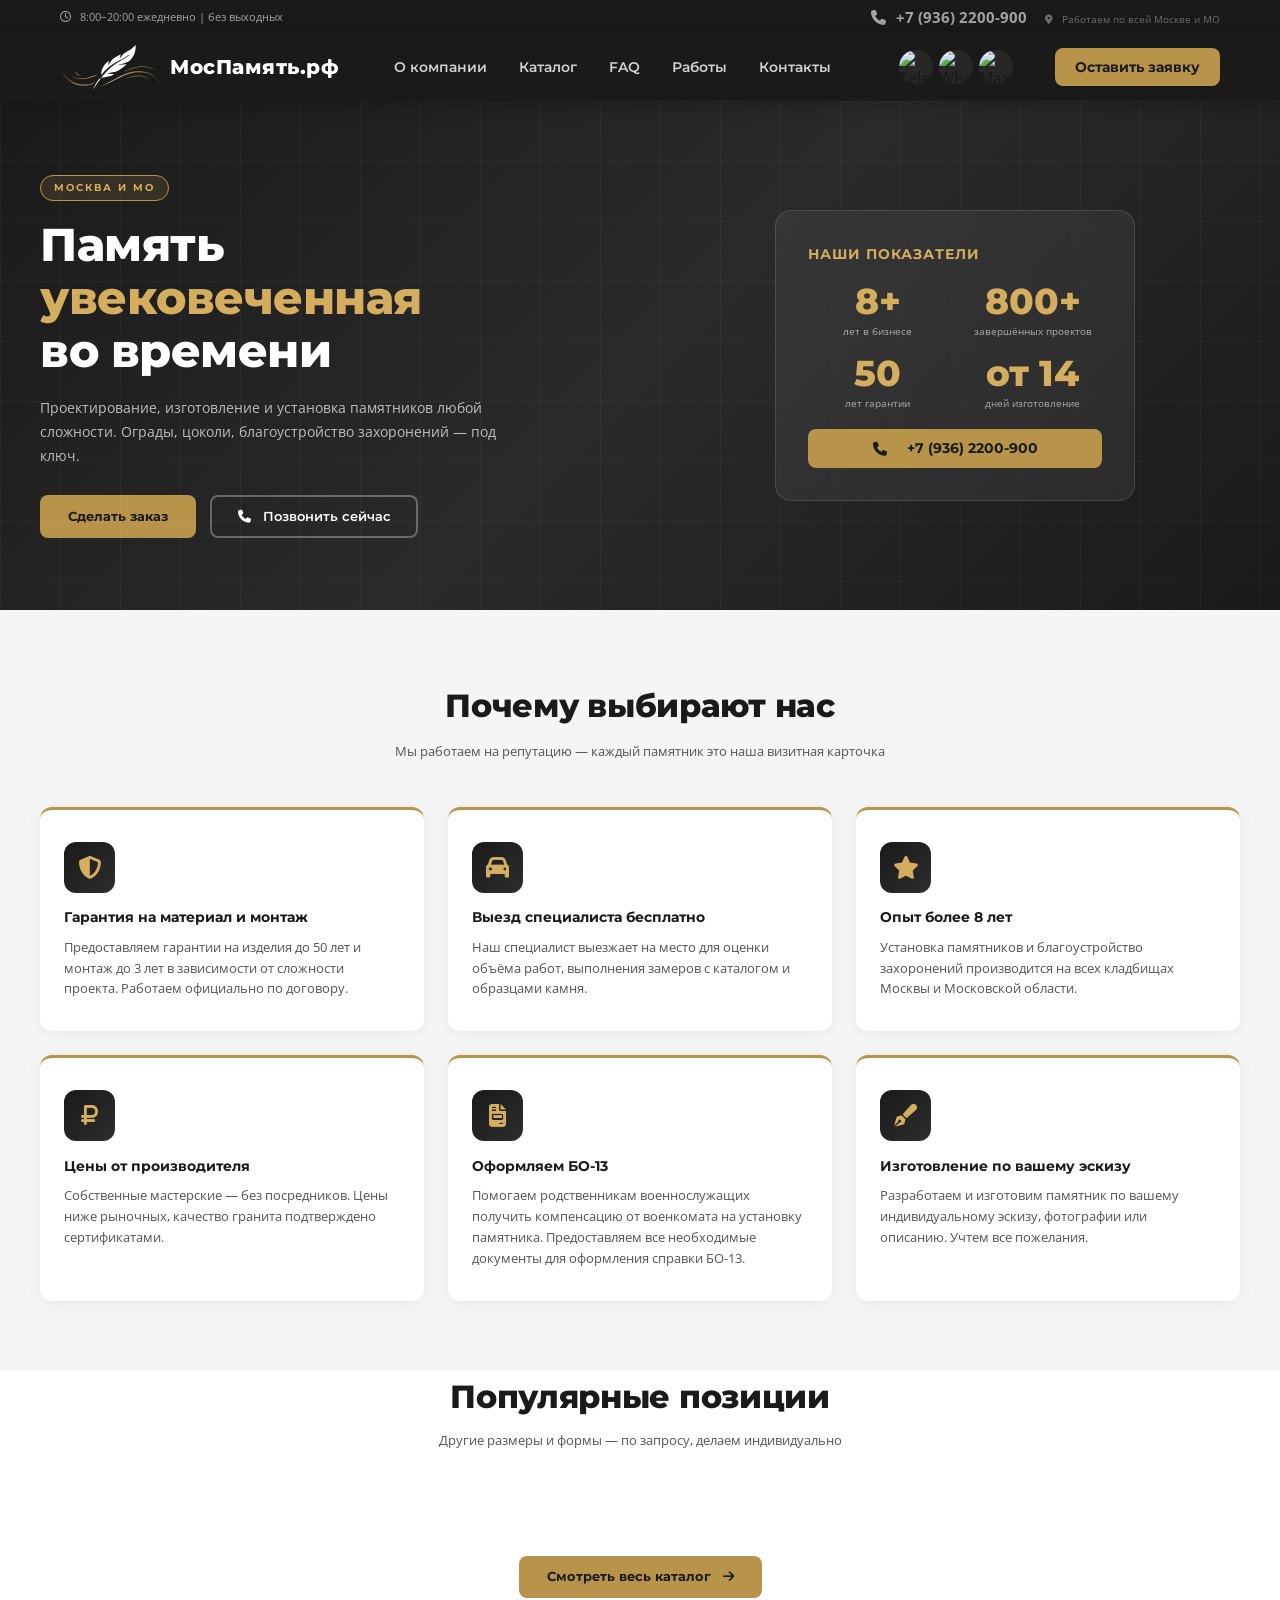
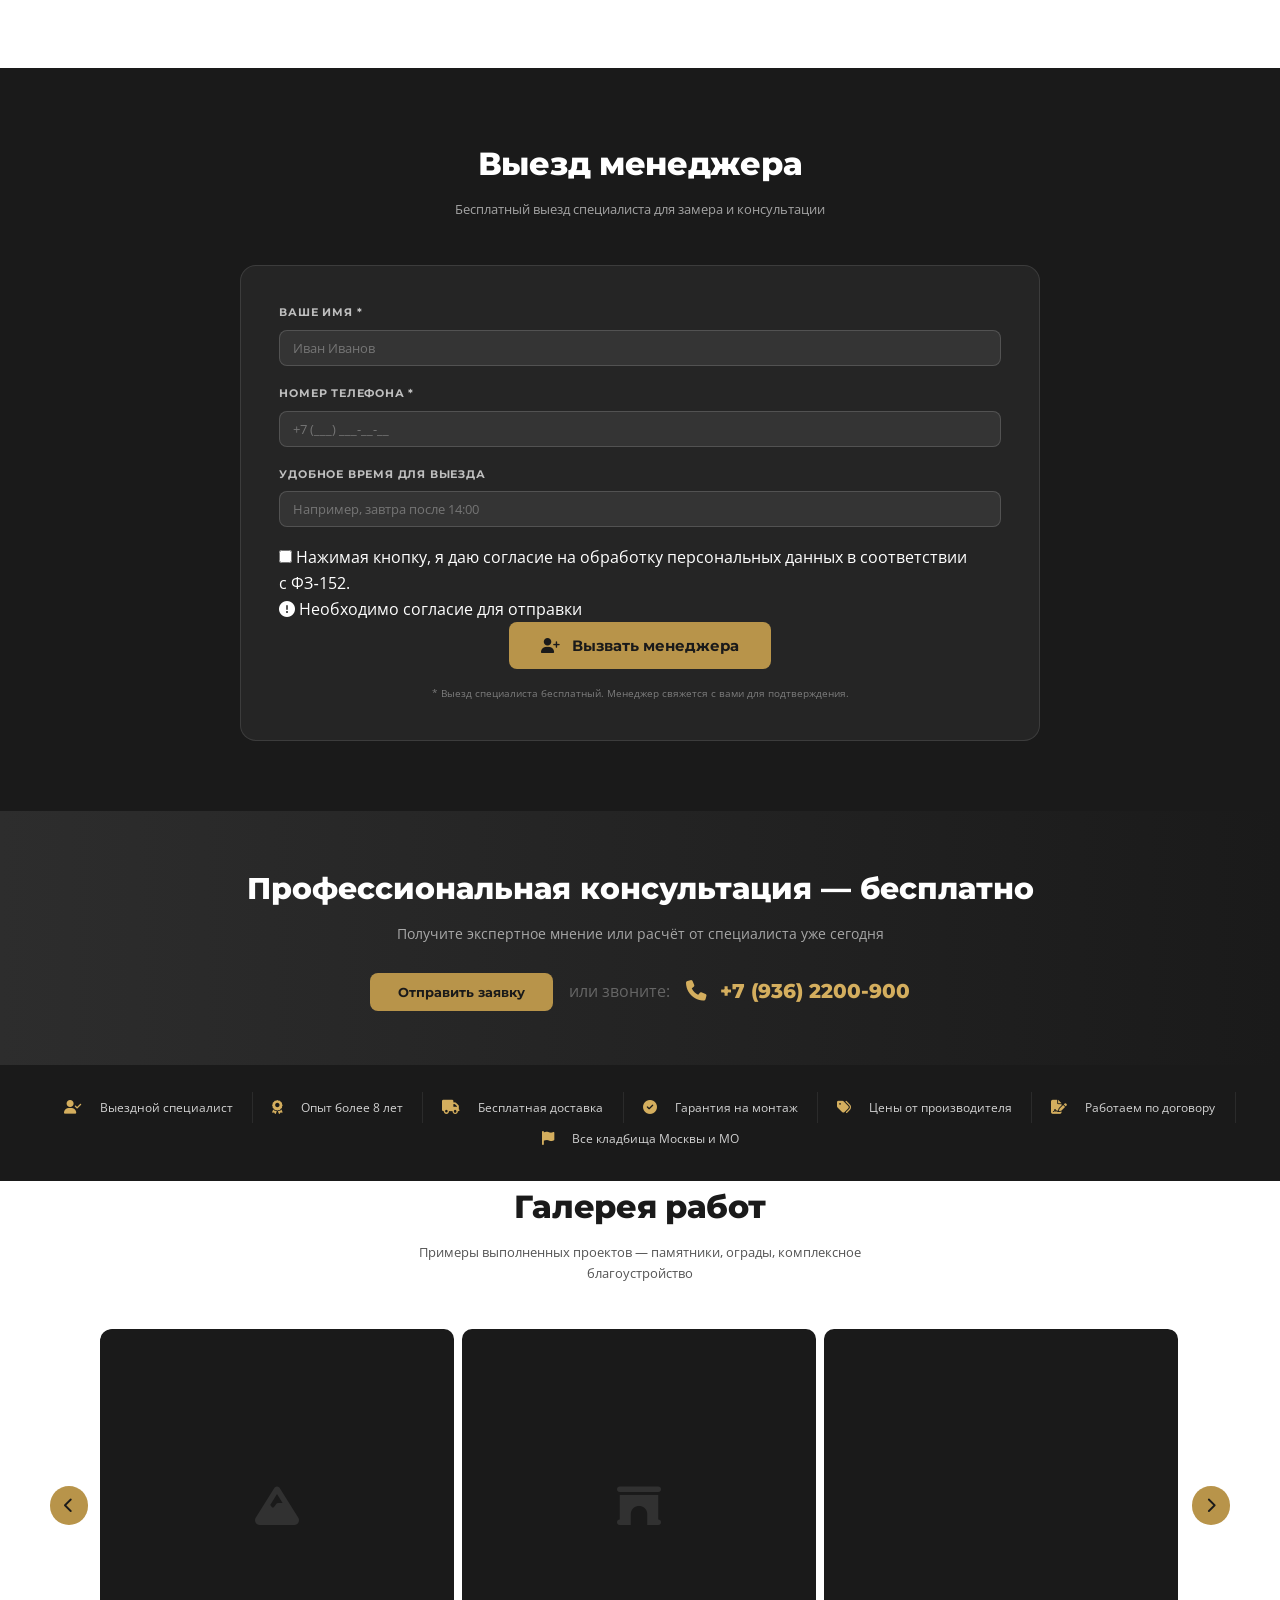
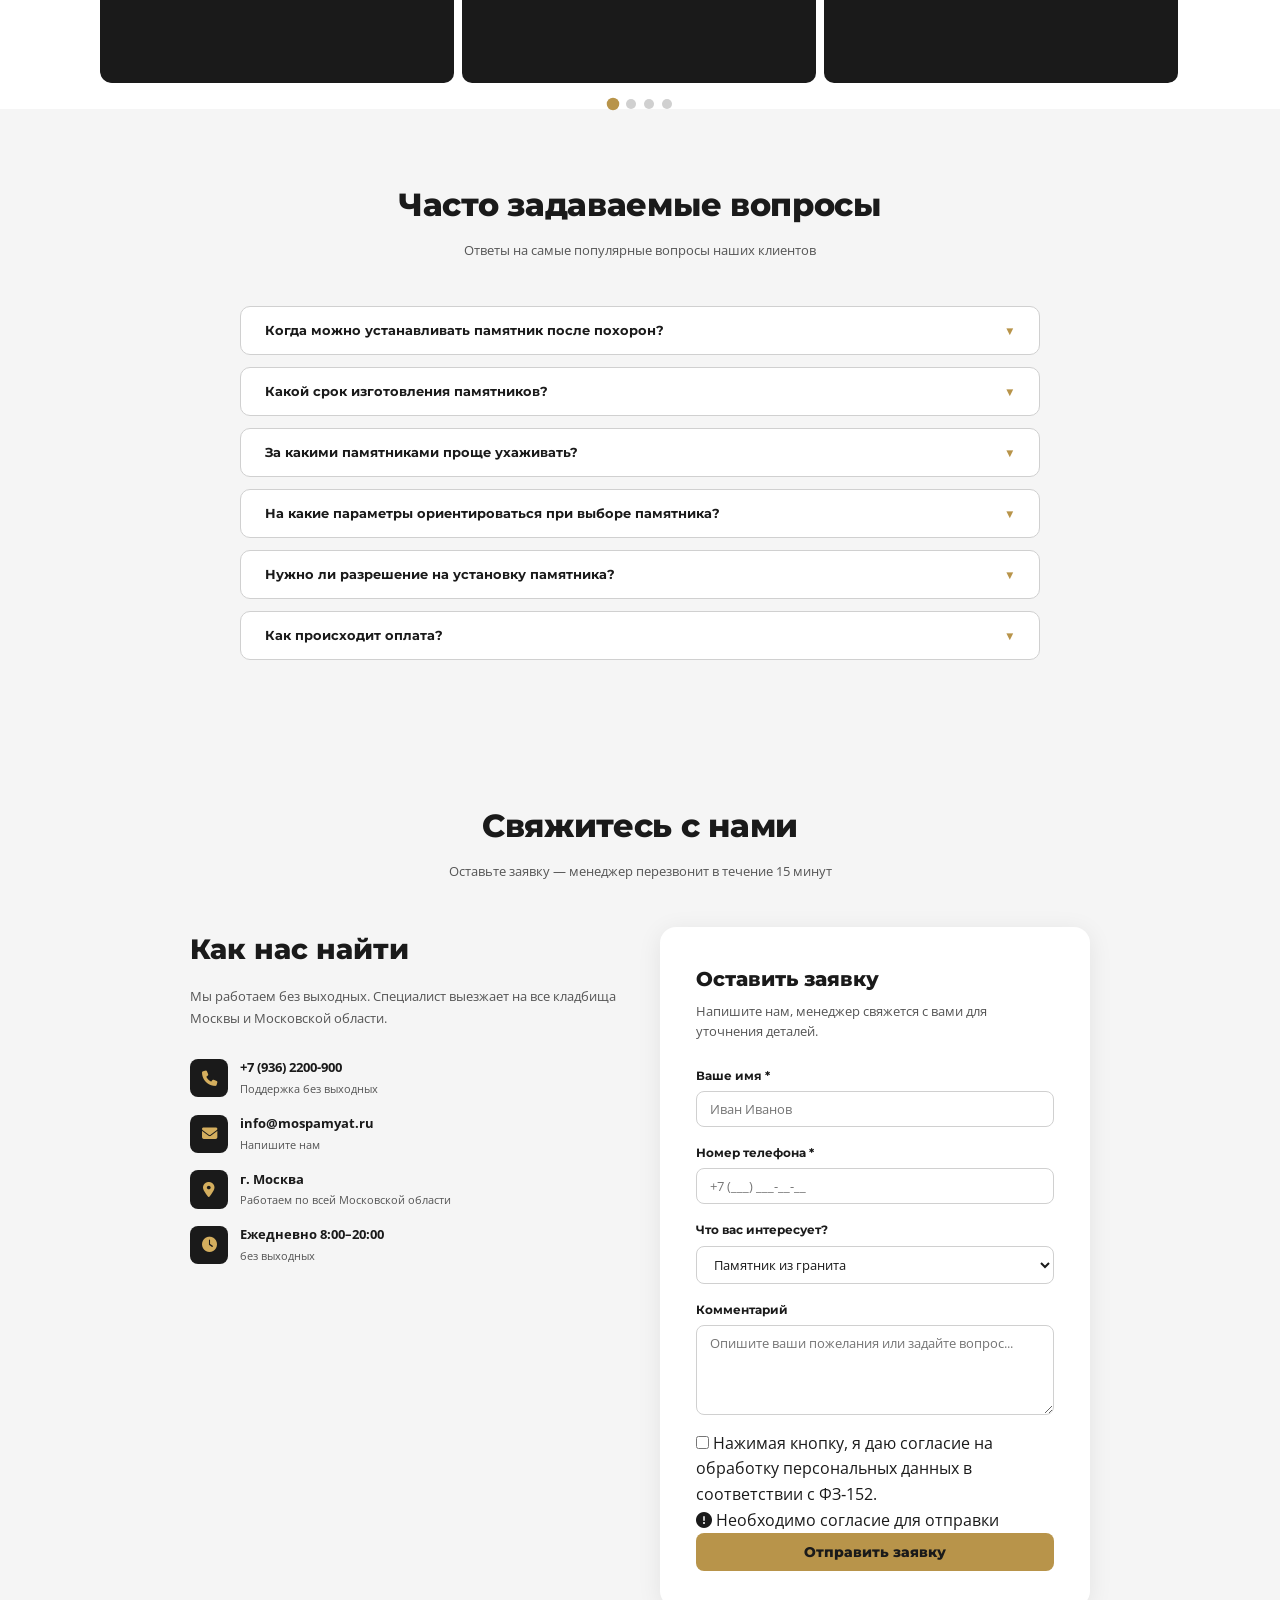
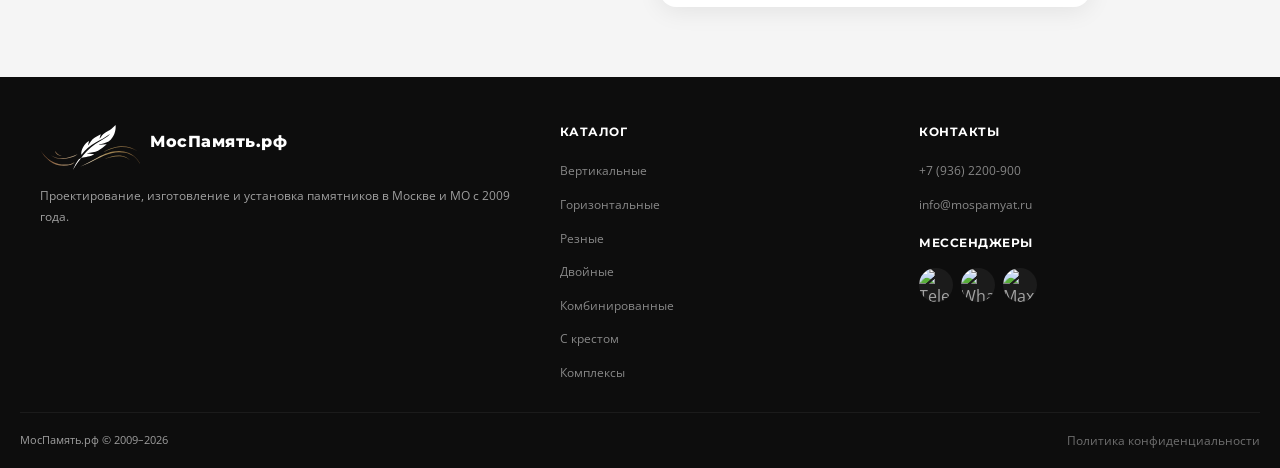
==== commit 8710f725: "мелкие правочки" ====
--- a/index.html
+++ b/index.html
@@ -52,7 +52,6 @@
             }
         }
 
-        /* ===== СТИЛИ ДЛЯ ФОТО В ПОПУЛЯРНЫХ ===== */
         .item-img {
             height: 200px;
             background: #f5f5f5;
@@ -95,10 +94,12 @@
 <div class="topbar">
     <div class="container">
         <div class="topbar-contacts">
+            <span><i class="far fa-clock" style="margin-right:6px;"></i> 8:00–20:00 ежедневно | без выходных</span>
+        </div>
+        <div class="topbar-right">
             <a href="tel:+79362200900" class="phone"><i class="fas fa-phone" style="margin-right:6px;"></i> +7 (936) 2200-900</a>
-            <span><i class="far fa-clock" style="margin-right:6px;"></i> 8:00–20:00 ежедневно | без выходных</span>
-        </div>
-        <div class="topbar-right"><i class="fas fa-map-marker-alt" style="margin-right:6px;"></i> Работаем по всей Москве и МО</div>
+            <span><i class="fas fa-map-marker-alt" style="margin-right:6px;"></i> Работаем по всей Москве и МО</span>
+        </div>
     </div>
 </div>
 
@@ -169,6 +170,16 @@
             <div class="adv-icon"><i class="fas fa-ruble-sign"></i></div>
             <h3>Цены от производителя</h3>
             <p>Собственные мастерские — без посредников. Цены ниже рыночных, качество гранита подтверждено сертификатами.</p>
+        </div>
+        <div class="adv-card">
+            <div class="adv-icon"><i class="fas fa-file-invoice"></i></div>
+            <h3>Оформляем БО-13</h3>
+            <p>Помогаем родственникам военнослужащих получить компенсацию от военкомата на установку памятника. Предоставляем все необходимые документы для оформления справки БО-13.</p>
+        </div>
+        <div class="adv-card">
+        <div class="adv-icon"><i class="fas fa-pen-fancy"></i></div>
+            <h3>Изготовление по вашему эскизу</h3>
+            <p>Разработаем и изготовим памятник по вашему индивидуальному эскизу, фотографии или описанию. Учтем все пожелания.</p>
         </div>
     </div>
 </section>
@@ -626,14 +637,6 @@
                                 <div class="item-price-from">цена от</div>
                                 <div class="item-price-val">${p.price.toLocaleString('ru-RU')} <span class="item-price-unit">₽</span></div>
                             </div>
-                            <div class="item-actions">
-                                <a href="product/?id=${p.id}" class="btn-card" onclick="event.stopPropagation();">
-                                    <i class="fas fa-calculator"></i> Рассчитать
-                                </a>
-                                <a href="https://t.me/ваш_телеграм" target="_blank" class="btn-card btn-telegram" onclick="event.stopPropagation();">
-                                    <i class="fab fa-telegram-plane"></i> Написать
-                                </a>
-                            </div>
                         </div>
                     </div>
                 </div>
--- a/css/style.css
+++ b/css/style.css
@@ -30,7 +30,6 @@
 a { text-decoration: none; color: inherit; }
 .container { max-width: 1200px; margin: 0 auto; padding: 0 clamp(12px, 3vw, 20px); }
 
-/* ===== TOP BAR ===== */
 .topbar {
     background: var(--dark);
     color: rgba(255,255,255,0.6);
@@ -45,13 +44,22 @@
     gap: clamp(8px, 2vw, 16px);
     flex-wrap: wrap;
 }
+.topbar-right .phone {
+    opacity: 1;
+    padding-right: 15px;
+    font-weight: 700;
+    font-size: 15px;
+    color: #fff;
+}
+.topbar-right .phone:hover {
+    color: var(--gold-light);
+}
 .topbar-contacts { display: flex; gap: clamp(12px, 2vw, 24px); align-items: center; flex-wrap: wrap; }
 .topbar-contacts a { color: rgba(255,255,255,0.8); transition: color .2s; }
 .topbar-contacts a:hover { color: var(--gold-light); }
 .topbar-contacts .phone { font-weight: 700; font-size: clamp(13px, 0.9vw, 15px); color: #fff; }
 .topbar-right { font-size: clamp(10px, 0.7vw, 12px); opacity: .6; }
 
-/* ===== HEADER ===== */
 header {
     background: var(--dark);
     position: sticky;
@@ -184,7 +192,7 @@
 }
 .burger span { display: block; width: 24px; height: 2px; background: #fff; border-radius: 2px; transition: .3s; }
 
-/* ===== АДАПТИВНАЯ ШАПКА ДЛЯ УЗКИХ ЭКРАНОВ ===== */
+
 @media (max-width: 1150px) {
     .header-cta {
         display: none !important;
@@ -433,7 +441,7 @@
     }
 }
 
-/* ===== ADVANTAGES ===== */
+
 .advantages { padding: clamp(40px, 8vh, 70px) clamp(12px, 3vw, 20px); background: var(--gray-bg); }
 .section-title {
     text-align: center;
@@ -455,7 +463,7 @@
 }
 .adv-grid {
     display: grid;
-    grid-template-columns: repeat(auto-fit, minmax(min(100%, 240px), 1fr));
+    grid-template-columns: repeat(3, 1fr);
     gap: clamp(16px, 2vw, 24px);
     max-width: 1200px;
     margin: 0 auto;
@@ -589,7 +597,7 @@
     }
 }
 
-/* ===== CALCULATOR ===== */
+
 .calculator { padding: clamp(40px, 8vh, 70px) clamp(12px, 3vw, 20px); background: var(--dark); color: #fff; }
 .calculator .section-title { color: #fff; }
 .calculator .section-sub { color: rgba(255,255,255,0.6); }
@@ -642,7 +650,6 @@
     }
 }
 
-/* ===== CTA BANNER ===== */
 .cta-banner {
     padding: clamp(30px, 6vh, 60px) clamp(12px, 3vw, 20px);
     background: linear-gradient(90deg, var(--dark-light), var(--dark));
@@ -669,7 +676,7 @@
     }
 }
 
-/* ===== FAQ ===== */
+
 .faq { padding: clamp(40px, 8vh, 70px) clamp(12px, 3vw, 20px); background: var(--gray-bg); }
 .faq-list { max-width: 800px; margin: 0 auto; display: flex; flex-direction: column; gap: 12px; }
 .faq-item {
@@ -709,7 +716,7 @@
 }
 .faq-item.open .faq-a { display: block; }
 
-/* ===== USP STRIP ===== */
+
 .usp-strip { background: var(--dark); padding: clamp(20px, 3vh, 40px) clamp(12px, 3vw, 20px); }
 .usp-inner {
     max-width: 1200px;
@@ -739,7 +746,6 @@
     }
 }
 
-/* ===== CONTACT FORM ===== */
 .contact { padding: clamp(40px, 8vh, 70px) clamp(12px, 3vw, 20px); background: var(--gray-bg); }
 .contact-inner {
     max-width: 900px;
@@ -833,7 +839,7 @@
     }
 }
 
-/* ===== FOOTER ===== */
+
 footer {
     background: #0d0d0d;
     color: rgba(255,255,255,0.6);
@@ -896,7 +902,7 @@
     }
 }
 
-/* ===== MODAL ===== */
+
 .modal-overlay {
     display: none;
     position: fixed;
@@ -953,7 +959,7 @@
     border-width: 2px !important;
 }
 
-/* ===== GALLERY ===== */
+
 .gallery-carousel {
     position: relative;
     max-width: 1200px;
@@ -1071,7 +1077,7 @@
     }
 }
 
-/* ===== LIGHTBOX ===== */
+
 .lightbox {
     display: none;
     position: fixed;
@@ -1154,7 +1160,7 @@
     .lightbox-close { font-size: 28px; right: 16px; top: 12px; }
 }
 
-/* ===== МОБИЛЬНОЕ МЕНЮ ===== */
+
 .mobile-nav {
     display: none;
     background: var(--dark);
@@ -1174,7 +1180,6 @@
 }
 .mobile-nav a:hover { background: rgba(255,255,255,0.06); }
 
-/* ===== FLOATING PHONE ===== */
 .floating-phone {
     position: fixed;
     bottom: clamp(16px, 3vh, 24px);
@@ -1202,13 +1207,11 @@
     100% { box-shadow: 0 0 0 0 rgba(184,148,74,0); }
 }
 
-/* ===== БЕЗОПАСНОСТЬ: скрыть outline у кнопок только при мыши ===== */
+
 :focus-visible { outline: 2px solid var(--gold); outline-offset: 2px; }
 :focus:not(:focus-visible) { outline: none; }
 
-/* ================================================================
-   ОЧЕНЬ МАЛЕНЬКИЕ ЭКРАНЫ (до 400px)
-   ================================================================ */
+
 @media (max-width: 400px) {
     .hero h1 {
         font-size: 20px;
@@ -1242,4 +1245,140 @@
         font-size: 11px;
         padding: 4px 8px;
     }
+}
+
+
+
+
+@media (max-width: 1200px) {
+    .container { padding: 0 clamp(14px, 2vw, 24px); }
+    .hero-inner { gap: clamp(20px, 3vw, 40px); }
+    .footer-inner { grid-template-columns: 1.2fr 1fr 1fr; gap: 24px; }
+}
+
+@media (max-width: 992px) {
+    /* Топ-бар */
+    .topbar .container { flex-direction: column; gap: 4px; text-align: center; }
+    .topbar-right { display: none; }
+    .topbar-contacts { justify-content: center; }
+
+    /* Герой */
+    .hero-inner { grid-template-columns: 1fr; gap: 24px; }
+    .hero-visual { order: -1; }
+    .hero-card { max-width: 100%; }
+    .hero-desc { max-width: 100%; }
+
+    /* Преимущества */
+    .adv-grid { grid-template-columns: repeat(2, 1fr); }
+
+    /* Каталог на главной */
+    .items-grid { grid-template-columns: repeat(2, 1fr); }
+
+    /* Контакты */
+    .contact-inner { grid-template-columns: 1fr; gap: 28px; }
+
+    /* Подвал */
+    .footer-inner { grid-template-columns: 1fr 1fr; }
+    .footer-brand { grid-column: 1 / -1; }
+}
+
+
+@media (max-width: 768px) {
+    /* Секции */
+    .advantages { padding: clamp(28px, 5vh, 48px) clamp(10px, 2vw, 16px); }
+    .catalog-items { padding: 0 clamp(10px, 2vw, 16px) clamp(28px, 5vh, 48px); }
+    .contact { padding: clamp(28px, 5vh, 48px) clamp(10px, 2vw, 16px); }
+    .faq { padding: clamp(28px, 5vh, 48px) clamp(10px, 2vw, 16px); }
+    .calculator { padding: clamp(28px, 5vh, 48px) clamp(10px, 2vw, 16px); }
+
+    /* Заголовки секций */
+    .section-title { font-size: clamp(18px, 4vw, 26px); }
+    .section-sub { font-size: 13px; }
+
+    /* Подвал */
+    .footer-inner { grid-template-columns: 1fr; gap: 20px; }
+    .footer-brand { grid-column: auto; }
+    .footer-bottom { flex-direction: column; text-align: center; gap: 8px; }
+
+    /* Модальное окно */
+    .modal { padding: 20px 16px; border-radius: 12px; }
+    .modal h3 { font-size: 18px; }
+
+    /* USP */
+    .usp-item { border-right: none; width: 100%; justify-content: center; padding: 6px 12px; }
+}
+
+/* ── Мобильный — портрет (480px–600px) ── */
+@media (max-width: 600px) {
+    /* Герой */
+    .hero { padding: clamp(20px, 4vh, 36px) clamp(10px, 2vw, 14px); }
+    .hero h1 { font-size: clamp(20px, 5.5vw, 28px); }
+    .hero-desc { font-size: 14px; }
+    .hero-buttons { flex-direction: column; align-items: stretch; }
+    .hero-buttons .btn-primary,
+    .hero-buttons .btn-outline { text-align: center; width: 100%; }
+    .hero-stats { gap: 8px; }
+    .hero-stat-num { font-size: 22px; }
+    .hero-card { padding: 16px; }
+
+    /* Преимущества */
+    .adv-grid { grid-template-columns: 1fr; }
+    .adv-card { padding: 18px 16px; }
+    .adv-icon { width: 44px; height: 44px; font-size: 20px; }
+
+    /* Карточки каталога на главной */
+    .items-grid { grid-template-columns: 1fr; }
+    .item-img { height: 200px; }
+    .item-footer { flex-direction: column; align-items: stretch; }
+    .btn-card { text-align: center; }
+
+    /* Контакты */
+    .contact-inner { gap: 20px; }
+    .form-card { padding: 18px 14px; }
+    .form-card h3 { font-size: 18px; }
+
+    /* CTA */
+    .cta-row { flex-direction: column; gap: 12px; }
+
+    /* Калькулятор */
+    .calc-grid { grid-template-columns: 1fr; }
+    .calc-box { padding: 16px; }
+
+    /* Модалка */
+    .modal-overlay { padding: 10px; }
+    .modal { padding: 18px 14px; max-width: 100%; }
+
+    /* Кнопка звонка */
+    .floating-phone { width: 48px; height: 48px; font-size: 20px; bottom: 14px; right: 14px; }
+
+    /* Пагинация */
+    .pagination button { padding: 6px 12px; font-size: 13px; }
+}
+
+
+@media (max-width: 480px) {
+    .hero h1 { font-size: clamp(18px, 5vw, 22px); }
+    .hero-stat-num { font-size: 20px; }
+    .hero-label { font-size: 10px; letter-spacing: 1px; }
+
+    .adv-card h3 { font-size: 14px; }
+    .adv-card p { font-size: 12px; }
+
+    .section-title { font-size: 18px; }
+    .section-sub { font-size: 12px; }
+
+    .cdet { gap: 8px; font-size: 13px; }
+    .cdet-icon { width: 32px; height: 32px; font-size: 13px; }
+
+    .footer-col h4 { font-size: 12px; }
+    .footer-col ul li a { font-size: 12px; }
+
+    .form-group label { font-size: 12px; }
+    .form-group input,
+    .form-group textarea,
+    .form-group select { font-size: 14px; padding: 9px 12px; }
+    .btn-submit { font-size: 14px; padding: 12px; }
+
+    .gallery-item { flex: 0 0 calc(100% - 4px); }
+    .gallery-arrow { width: 28px; height: 28px; font-size: 12px; }
 }
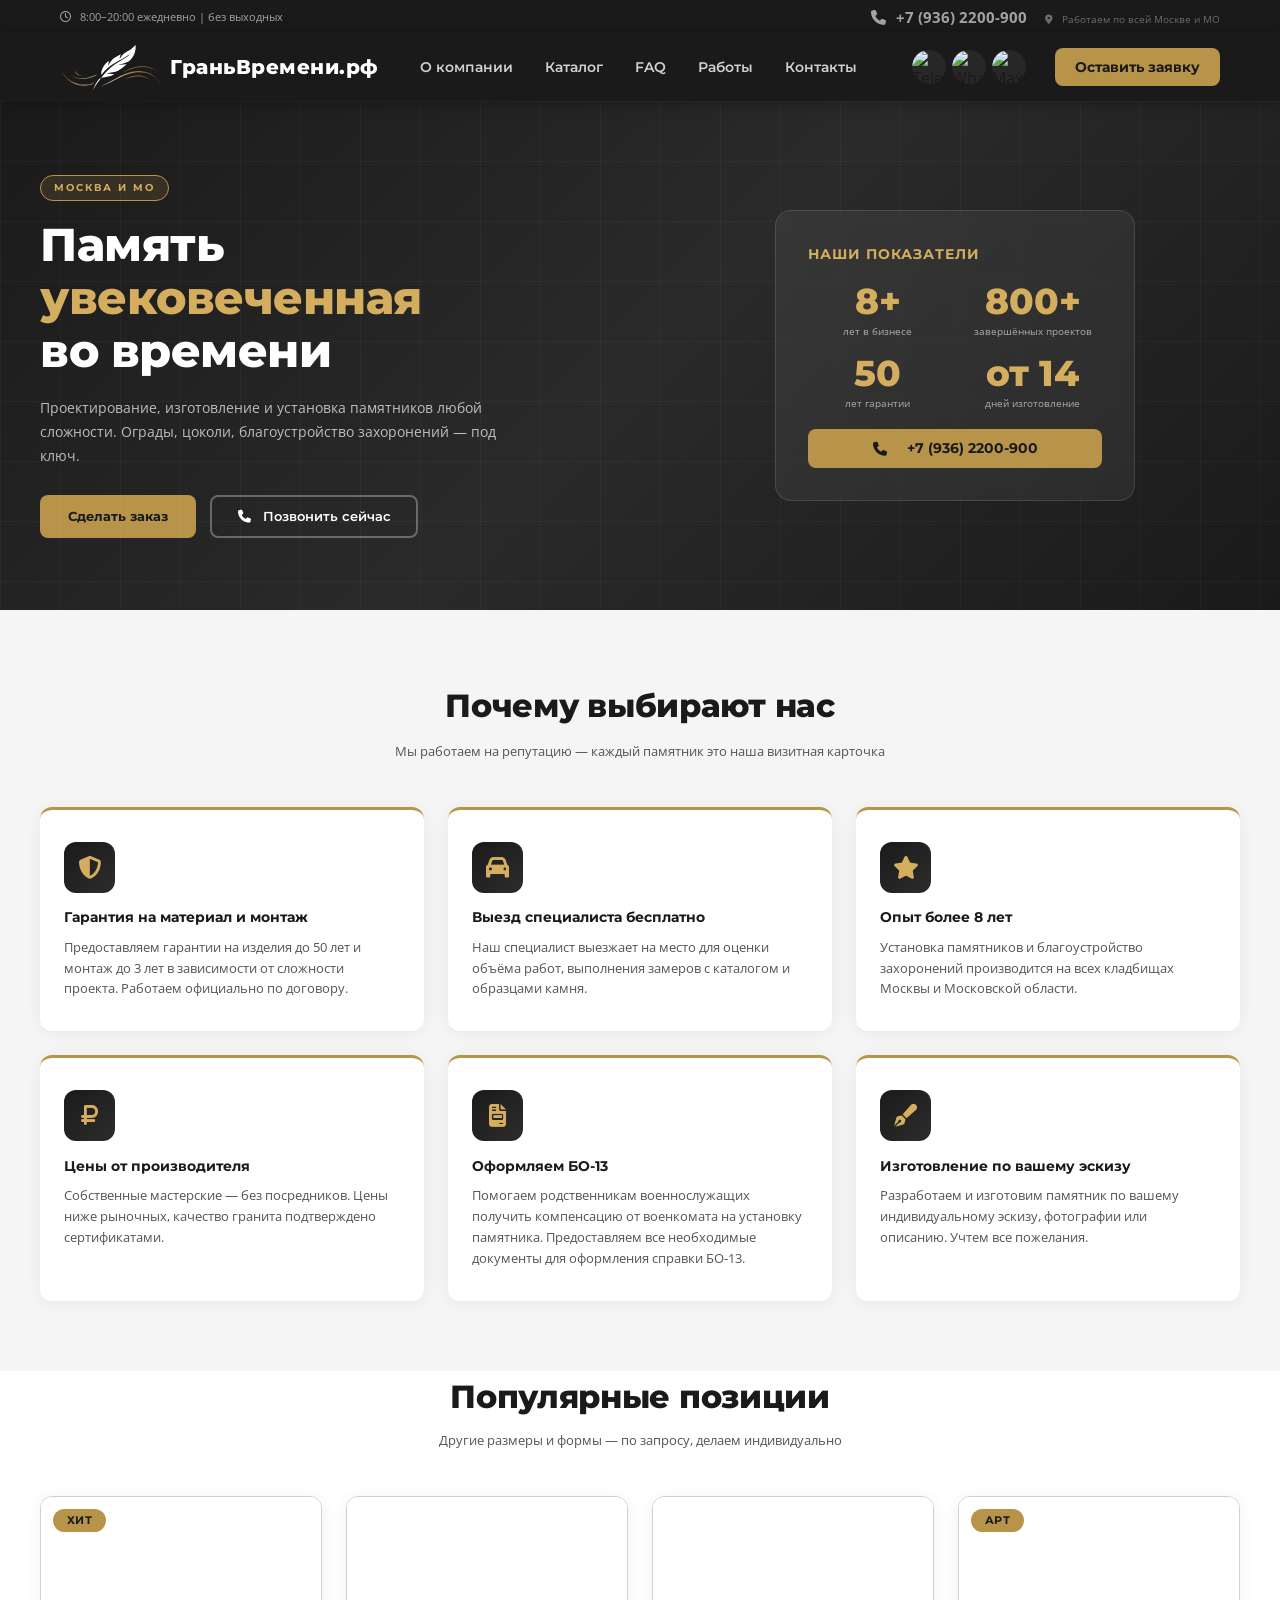
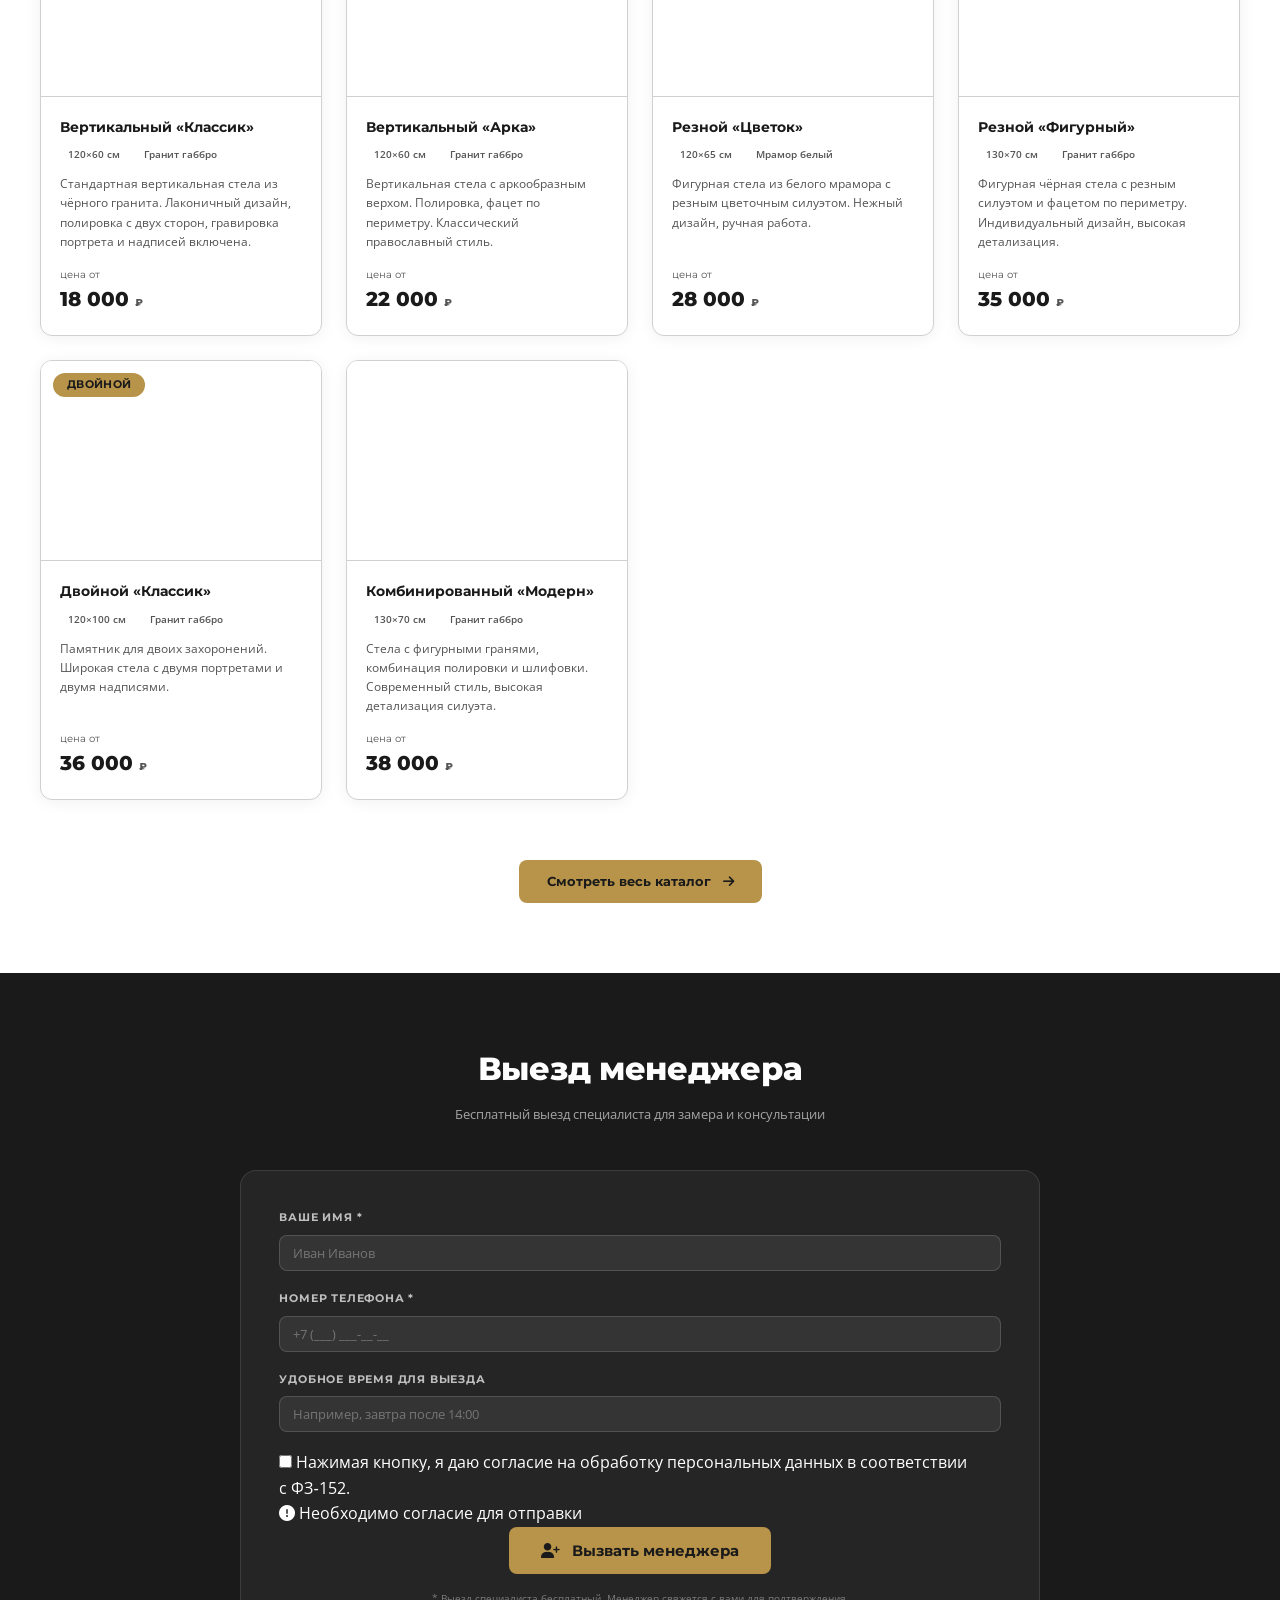
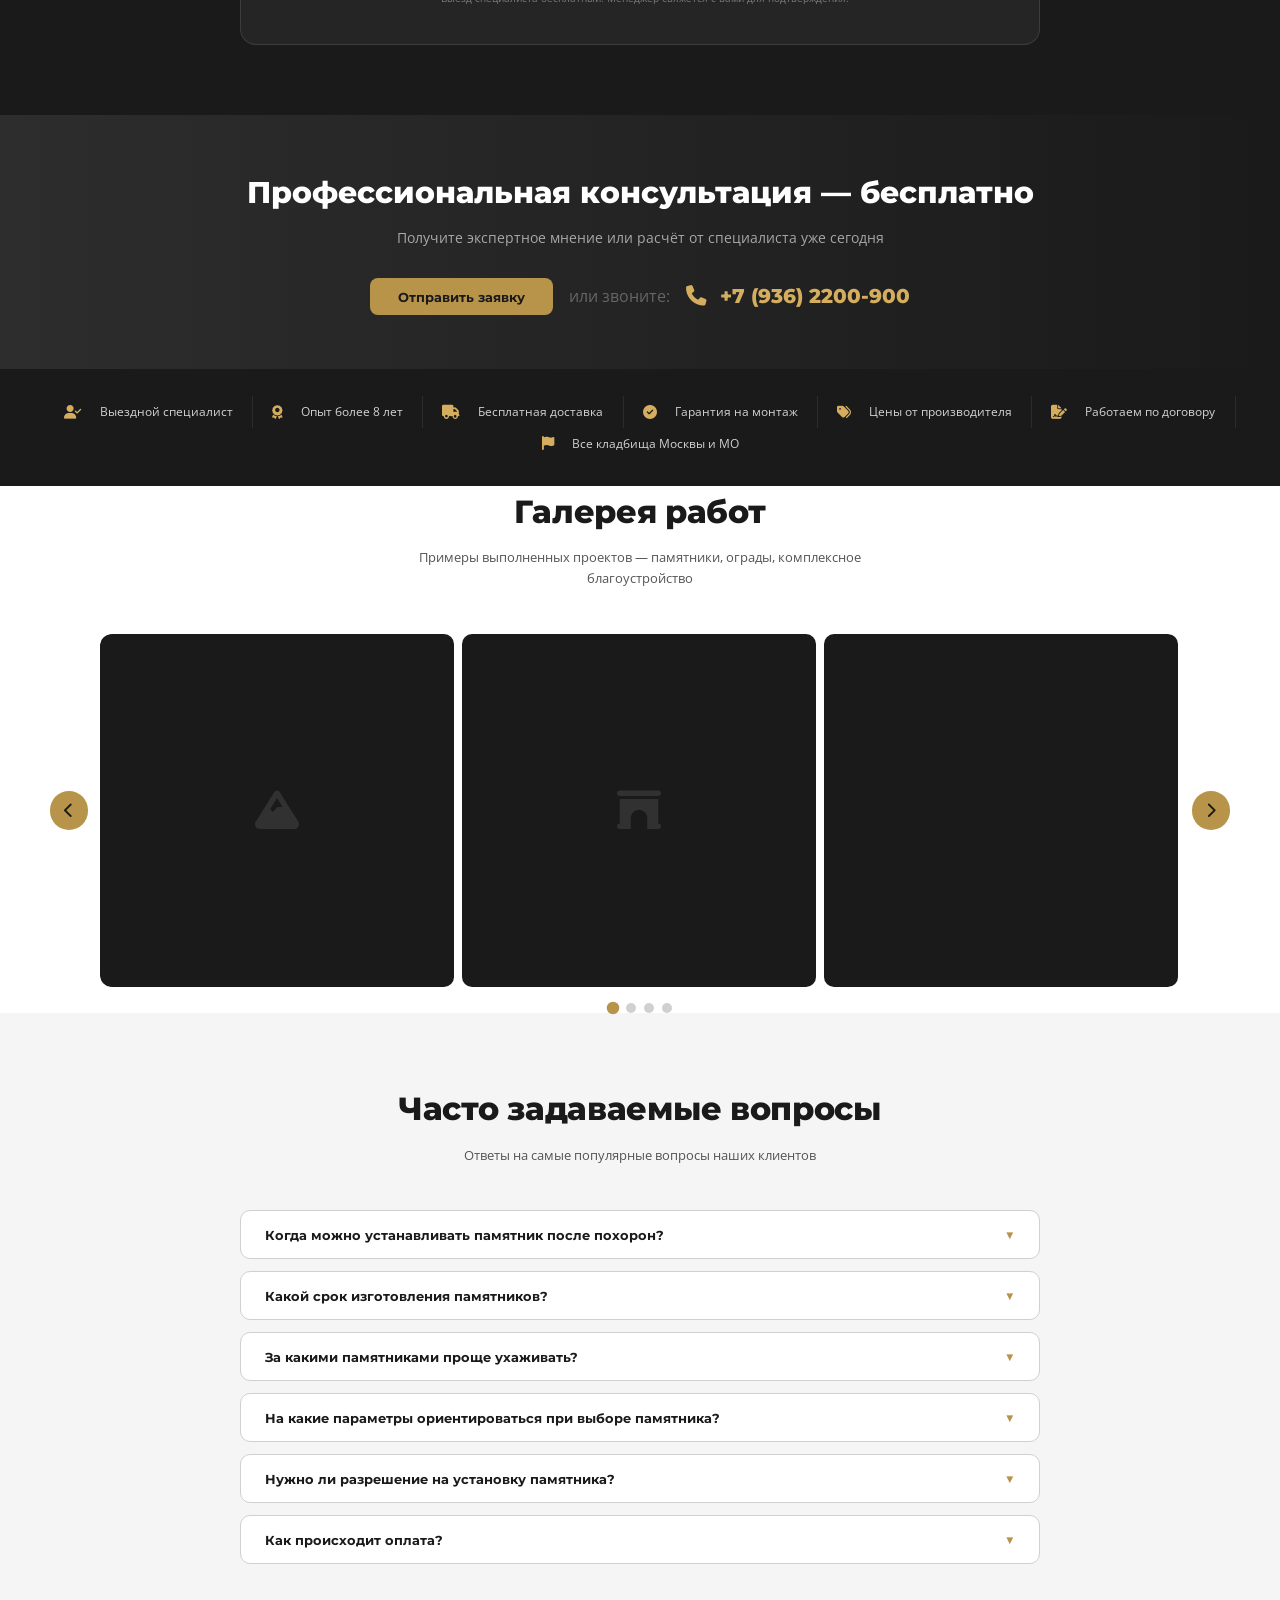
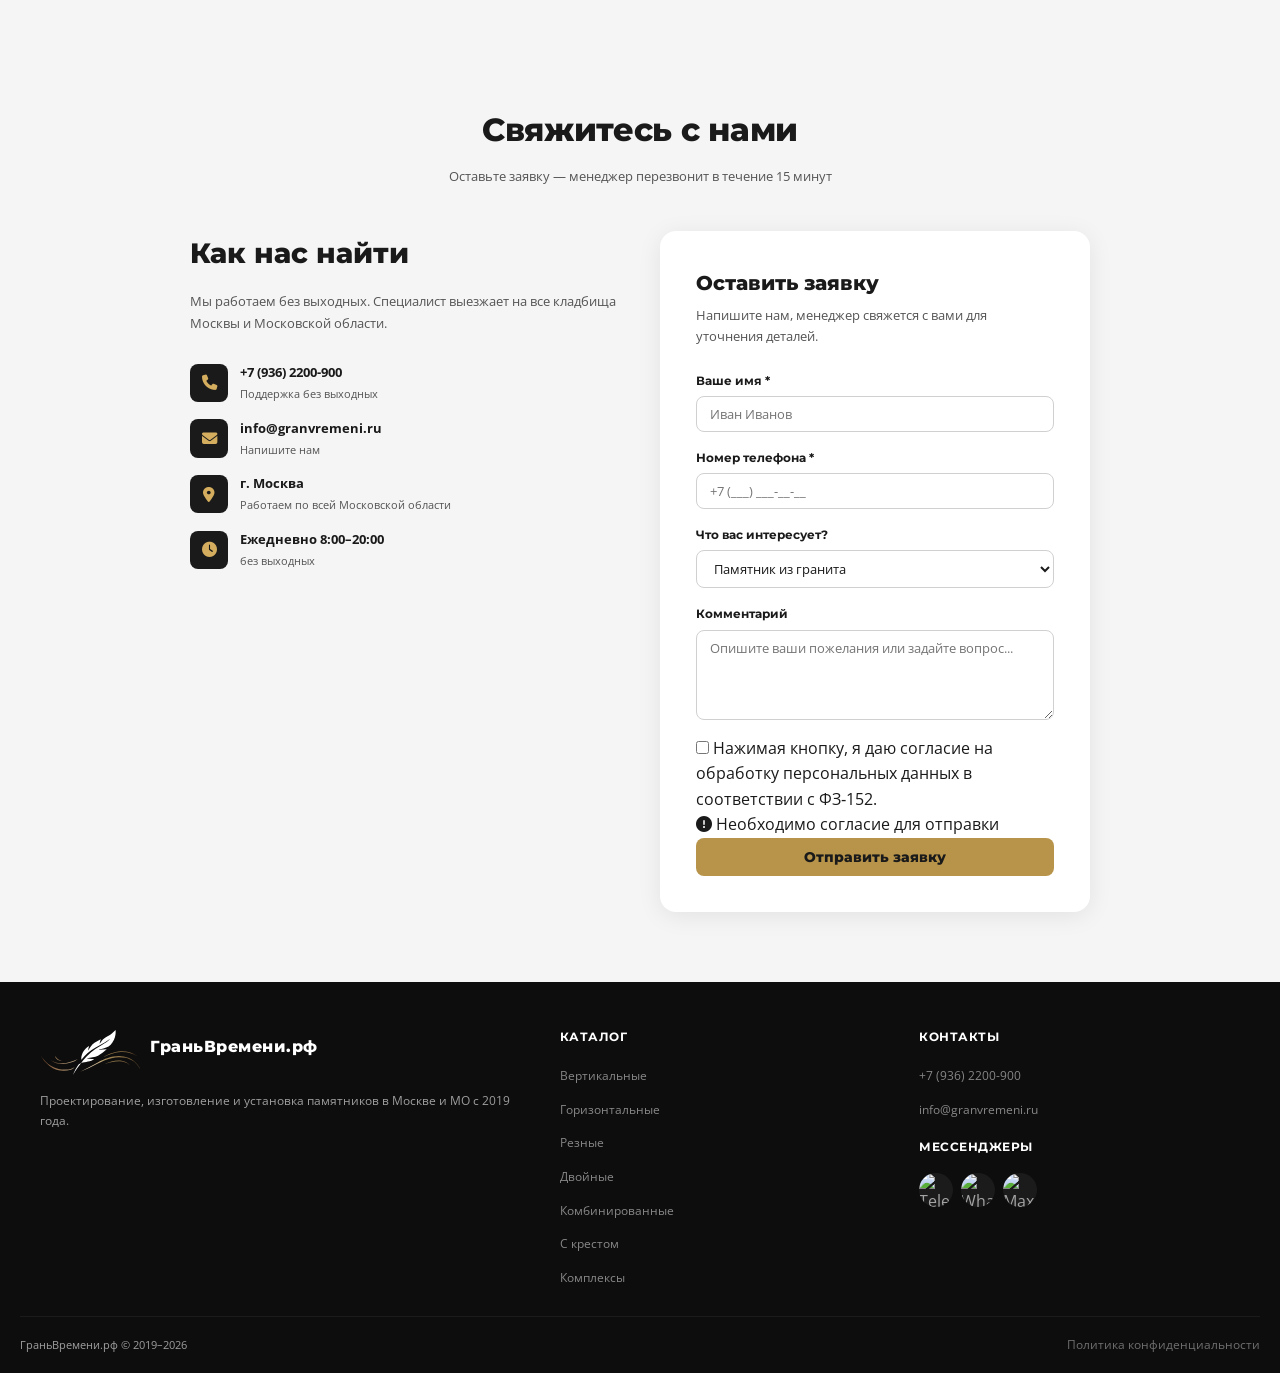
==== commit 9df5a22a: "granvremeni" ====
--- a/index.html
+++ b/index.html
@@ -38,23 +38,10 @@
         .item-actions .btn-card i {
             font-size: 14px;
         }
-        .btn-telegram {
-            background: #0088cc;
-            color: #fff;
-        }
-        .btn-telegram:hover {
-            background: #006699;
-            color: #fff;
-        }
-        @media (max-width: 900px) {
-            .header-telegram {
-                display: none;
-            }
-        }
 
         .item-img {
             height: 200px;
-            background: #f5f5f5;
+            background: white;
             display: flex;
             align-items: center;
             justify-content: center;
@@ -65,7 +52,6 @@
             width: 100%;
             height: 100%;
             object-fit: contain;
-            padding: 12px;
             transition: transform .3s ease;
         }
         .item-img .no-image {
@@ -414,7 +400,7 @@
                 <div class="cdet">
                     <div class="cdet-icon"><i class="fas fa-envelope"></i></div>
                     <div>
-                        <strong><a href="#" onclick="event.preventDefault(); openEmailModal();">info@mospamyat.ru</a></strong>
+                        <strong><a href="#" onclick="event.preventDefault(); openEmailModal();">info@granvremeni.ru</a></strong>
                         <span>Напишите нам</span>
                     </div>
                 </div>
@@ -538,7 +524,7 @@
         <p style="margin-bottom:20px; color:var(--text-light);">Скопируйте адрес или откройте в Gmail</p>
         <div style="background:var(--gray-bg); border-radius:12px; padding:16px; margin-bottom:20px; word-break:break-all;">
             <span style="font-size:18px; font-weight:600; font-family:'Montserrat',sans-serif; color:var(--dark);">
-                info@granitpenza.ru
+                info@granvremeni.ru
             </span>
         </div>
         <div style="display:flex; gap:10px; flex-wrap:wrap; justify-content:center;">
@@ -668,92 +654,111 @@
 </script>
 <script src="js/header.js"></script>
 <script>
-    // ===== ГАЛЕРЕЯ-КАРУСЕЛЬ С ЛАЙТБОКСОМ =====
-    let currentSlide = 0;
-    const track = document.getElementById('galleryTrack');
-    const dotsContainer = document.getElementById('galleryDots');
-    let itemsPerView = 3;
-    let totalItems = 0;
-    let lightboxImages = [];
-    let currentLightboxIndex = 0;
-
-    function initGallery() {
-        if (!track) return;
-        const items = track.querySelectorAll('.gallery-item');
-        totalItems = items.length;
-
-        lightboxImages = [];
-        items.forEach(item => {
-            const img = item.querySelector('img');
-            if (img) {
-                lightboxImages.push(img.src);
+
+let currentSlide = 0;
+const track = document.getElementById('galleryTrack');
+const dotsContainer = document.getElementById('galleryDots');
+let itemsPerView = 3;
+let totalItems = 0;
+let lightboxImages = [];
+let currentLightboxIndex = 0;
+const MAX_DOTS = 5;
+
+function initGallery() {
+    if (!track) return;
+    const items = track.querySelectorAll('.gallery-item');
+    totalItems = items.length;
+
+    lightboxImages = [];
+    items.forEach(item => {
+        const img = item.querySelector('img');
+        if (img) {
+            lightboxImages.push(img.src);
+        }
+    });
+
+    items.forEach((item, index) => {
+        item.style.cursor = 'pointer';
+        item.addEventListener('click', function(e) {
+            if (e.target.closest('.gallery-item')) {
+                openLightbox(index);
             }
         });
-
-        items.forEach((item, index) => {
-            item.style.cursor = 'pointer';
-            item.addEventListener('click', function(e) {
-                if (e.target.closest('.gallery-item')) {
-                    openLightbox(index);
-                }
-            });
-        });
-
-        updateItemsPerView();
-        renderDots();
-        updateSlide();
-    }
-
-    function updateItemsPerView() {
-        if (window.innerWidth <= 480) itemsPerView = 1;
-        else if (window.innerWidth <= 768) itemsPerView = 2;
-        else itemsPerView = 3;
-    }
-
-    function renderDots() {
-        const dotsCount = Math.ceil(totalItems / itemsPerView);
-        dotsContainer.innerHTML = '';
+    });
+
+    updateItemsPerView();
+    renderDots();
+    updateSlide();
+}
+
+function updateItemsPerView() {
+    if (window.innerWidth <= 480) itemsPerView = 1;
+    else if (window.innerWidth <= 768) itemsPerView = 2;
+    else itemsPerView = 3;
+}
+
+function renderDots() {
+    const dotsCount = Math.ceil(totalItems / itemsPerView);
+    dotsContainer.innerHTML = '';
+    
+    // Если точек мало — показываем все
+    if (dotsCount <= MAX_DOTS) {
         for (let i = 0; i < dotsCount; i++) {
             const dot = document.createElement('button');
-            dot.className = 'gallery-dot' + (i === 0 ? ' active' : '');
+            dot.className = 'gallery-dot' + (i === currentSlide ? ' active' : '');
             dot.dataset.index = i;
             dot.onclick = function() { goToSlide(parseInt(this.dataset.index)); };
             dotsContainer.appendChild(dot);
         }
-    }
-
-    function updateSlide() {
-        if (!track) return;
-        const maxSlide = Math.ceil(totalItems / itemsPerView) - 1;
-        if (currentSlide > maxSlide) currentSlide = maxSlide;
-        if (currentSlide < 0) currentSlide = 0;
-
-        const slideWidth = 100 / itemsPerView;
-        const gap = 8;
-        const trackWidth = track.parentElement.offsetWidth;
-        const offset = -currentSlide * (itemsPerView * (slideWidth + (gap / trackWidth * 100)));
-        track.style.transform = 'translateX(' + offset + '%)';
-
-        const dots = dotsContainer.querySelectorAll('.gallery-dot');
-        dots.forEach((dot, i) => {
-            dot.classList.toggle('active', i === currentSlide);
-        });
-    }
-
-    function slideGallery(direction) {
-        const maxSlide = Math.ceil(totalItems / itemsPerView) - 1;
-        if (direction === 'left') {
-            currentSlide = currentSlide > 0 ? currentSlide - 1 : maxSlide;
-        } else {
-            currentSlide = currentSlide < maxSlide ? currentSlide + 1 : 0;
-        }
-        updateSlide();
-    }
-
-    function goToSlide(index) {
-        currentSlide = index;
-        updateSlide();
-    }
+        return;
+    }
+
+    // Если точек много — показываем 5 штук
+    let start = currentSlide - 2;
+    if (start < 0) start = 0;
+    if (start + MAX_DOTS > dotsCount) start = dotsCount - MAX_DOTS;
+    
+    for (let i = 0; i < MAX_DOTS; i++) {
+        const dotIndex = start + i;
+        const dot = document.createElement('button');
+        dot.className = 'gallery-dot' + (dotIndex === currentSlide ? ' active' : '');
+        dot.dataset.index = dotIndex;
+        dot.onclick = function() { goToSlide(parseInt(this.dataset.index)); };
+        dotsContainer.appendChild(dot);
+    }
+}
+
+function updateSlide() {
+    if (!track) return;
+    const maxSlide = Math.ceil(totalItems / itemsPerView) - 1;
+    if (currentSlide > maxSlide) currentSlide = maxSlide;
+    if (currentSlide < 0) currentSlide = 0;
+
+    const slideWidth = 100 / itemsPerView;
+    const gap = 8;
+    const trackWidth = track.parentElement.offsetWidth;
+    const offset = -currentSlide * (itemsPerView * (slideWidth + (gap / trackWidth * 100)));
+    track.style.transform = 'translateX(' + offset + '%)';
+
+    // Обновляем точки
+    renderDots();
+}
+
+function slideGallery(direction) {
+    const maxSlide = Math.ceil(totalItems / itemsPerView) - 1;
+    if (direction === 'left') {
+        currentSlide = currentSlide > 0 ? currentSlide - 1 : maxSlide;
+    } else {
+        currentSlide = currentSlide < maxSlide ? currentSlide + 1 : 0;
+    }
+    updateSlide();
+}
+
+function goToSlide(index) {
+    currentSlide = index;
+    updateSlide();
+}
+
 
     // ===== ЛАЙТБОКС =====
     function openLightbox(index) {
@@ -793,18 +798,15 @@
         if (e.key === 'ArrowRight' && document.getElementById('lightbox').classList.contains('open')) nextLightbox();
     });
 
-    let resizeTimeout;
-    window.addEventListener('resize', function() {
-        clearTimeout(resizeTimeout);
-        resizeTimeout = setTimeout(function() {
-            updateItemsPerView();
-            const maxSlide = Math.ceil(totalItems / itemsPerView) - 1;
-            if (currentSlide > maxSlide) currentSlide = maxSlide;
-            if (currentSlide < 0) currentSlide = 0;
-            renderDots();
-            updateSlide();
-        }, 200);
-    });
+let resizeTimeout;
+window.addEventListener('resize', function() {
+    clearTimeout(resizeTimeout);
+    resizeTimeout = setTimeout(function() {
+        updateItemsPerView();
+        renderDots();
+        updateSlide();
+    }, 200);
+});
 
     document.addEventListener('DOMContentLoaded', initGallery);
 </script>
--- a/css/style.css
+++ b/css/style.css
@@ -513,23 +513,25 @@
 }
 .item-card:hover { transform: translateY(-4px); box-shadow: 0 8px 28px rgba(0,0,0,0.12); }
 .item-img {
-    height: clamp(160px, 25vw, 220px);
-    background: linear-gradient(135deg, #2a2a2a 0%, #1a1a1a 100%);
+    height: clamp(220px, 35vw, 300px); /* увеличили высоту */
+    background: #fafafa; /* убрали тёмный градиент, сделали светлый фон */
     display: flex;
     align-items: center;
     justify-content: center;
     font-size: clamp(40px, 5vw, 60px);
     position: relative;
     overflow: hidden;
-    color: rgba(255,255,255,0.1);
+    border-bottom: 1px solid var(--border); /* добавили разделитель */
 }
 .item-img img {
     width: 100%;
     height: 100%;
-    object-fit: cover;
+    object-fit: contain; 
     display: block;
-}
-.item-img i { font-size: clamp(40px, 5vw, 64px); color: rgba(255,255,255,0.1); }
+    padding: 16px; 
+    background: #fff; 
+}
+.item-img i { font-size: clamp(40px, 5vw, 64px); color: rgb(255, 255, 255); }
 .item-badge {
     position: absolute;
     top: 12px;
@@ -554,7 +556,7 @@
     flex-wrap: wrap;
 }
 .dim-tag {
-    background: var(--gray-bg);
+    background: var(--white);
     border-radius: 4px;
     padding: 2px 8px;
     font-size: clamp(10px, 0.7vw, 12px);
@@ -1042,9 +1044,10 @@
     gap: 8px;
     margin-top: 16px;
 }
+
 .gallery-dot {
-    width: clamp(8px, 0.8vw, 10px);
-    height: clamp(8px, 0.8vw, 10px);
+    width: 10px;
+    height: 10px;
     border-radius: 50%;
     background: var(--border);
     border: none;
@@ -1052,8 +1055,15 @@
     transition: background .2s, transform .2s;
     padding: 0;
 }
-.gallery-dot.active { background: var(--gold); transform: scale(1.25); }
-.gallery-dot:hover { background: var(--gold-light); }
+
+.gallery-dot.active {
+    background: var(--gold);
+    transform: scale(1.25);
+}
+
+.gallery-dot:hover {
+    background: var(--gold-light);
+}
 
 @media (max-width: 768px) {
     .gallery-item {
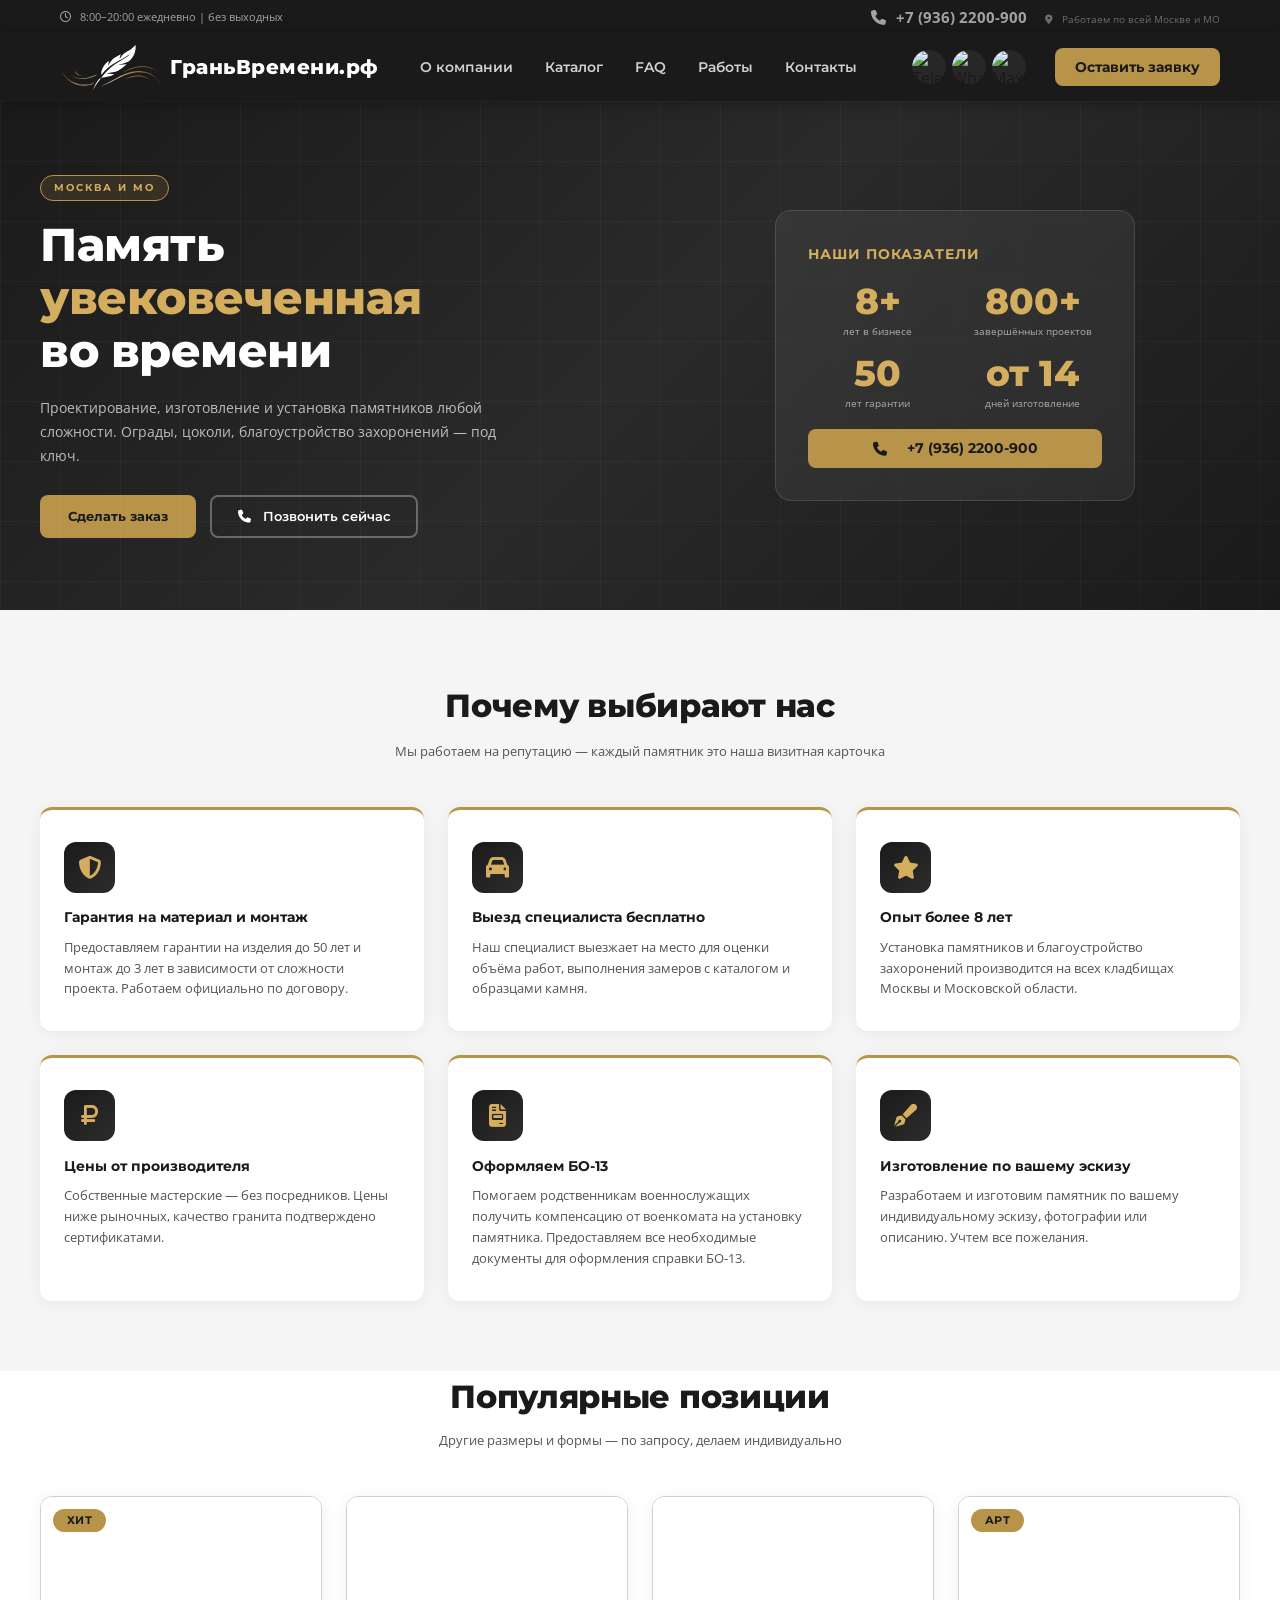
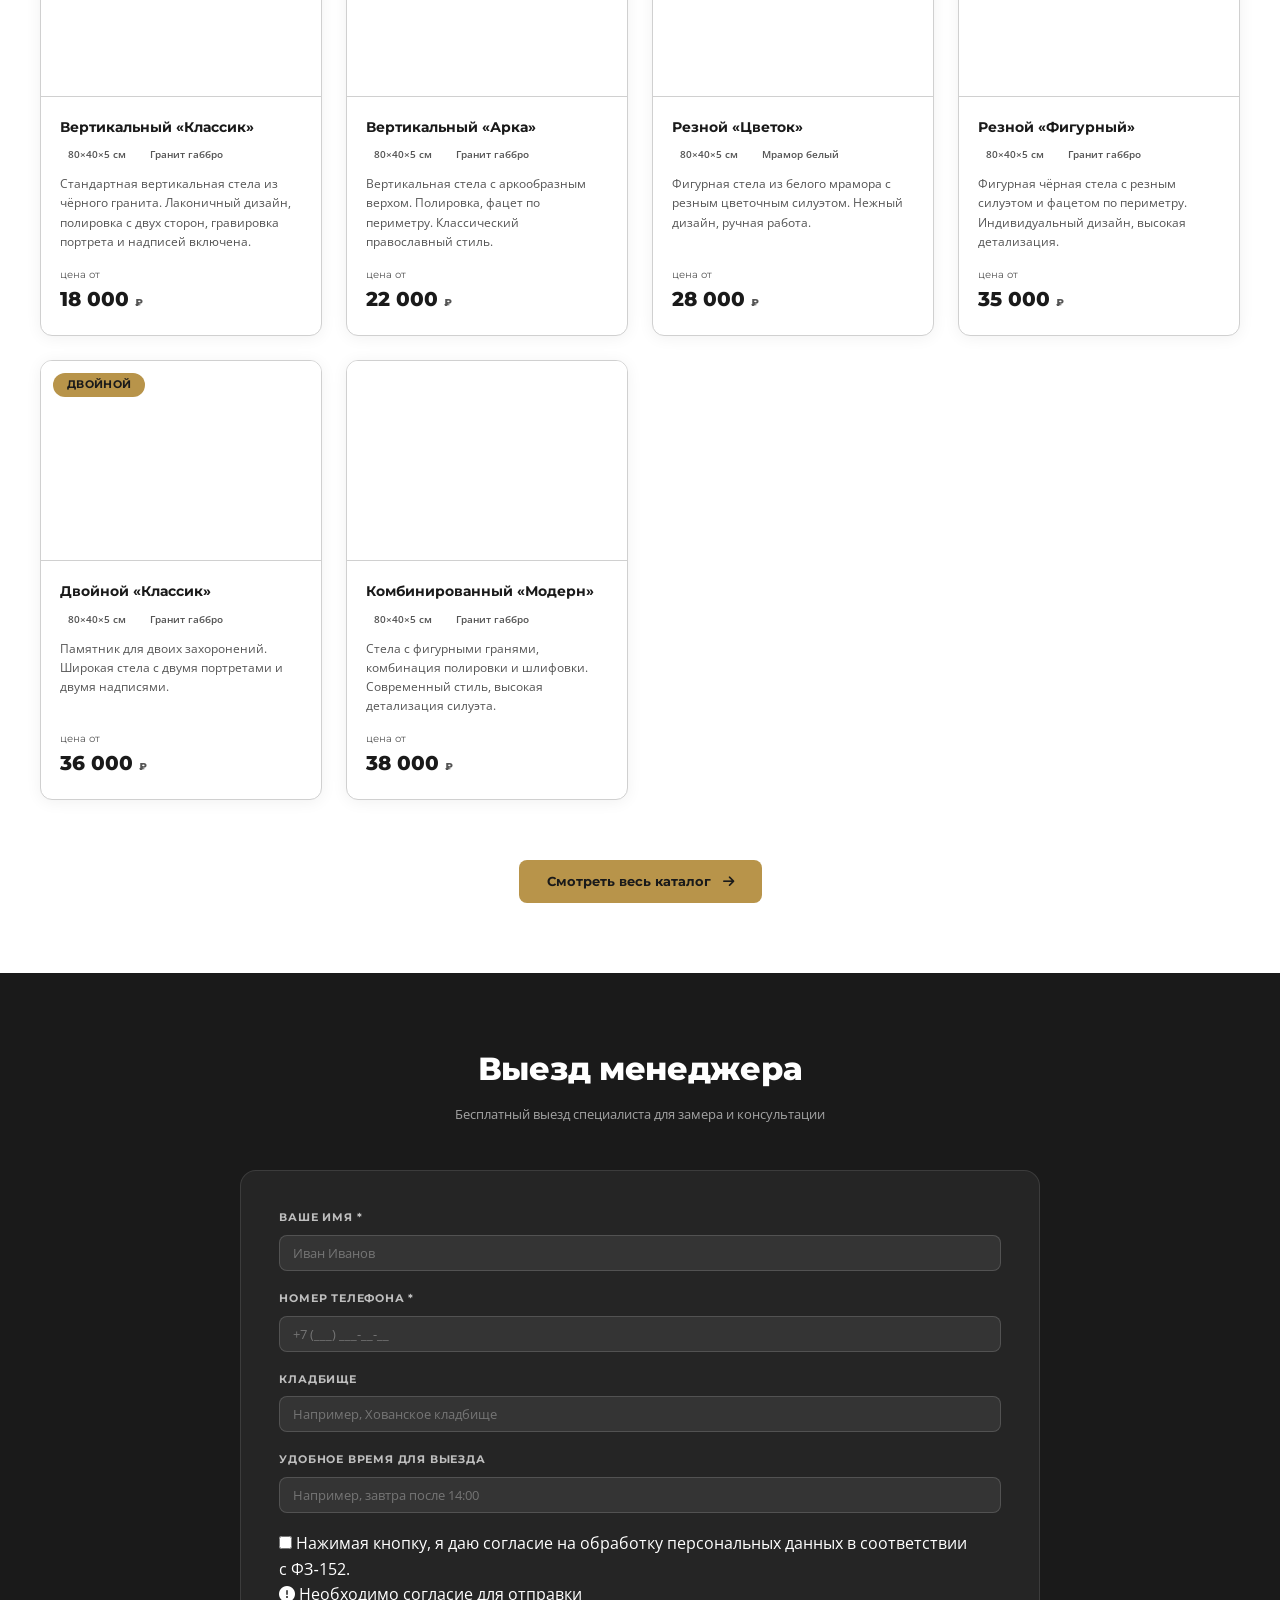
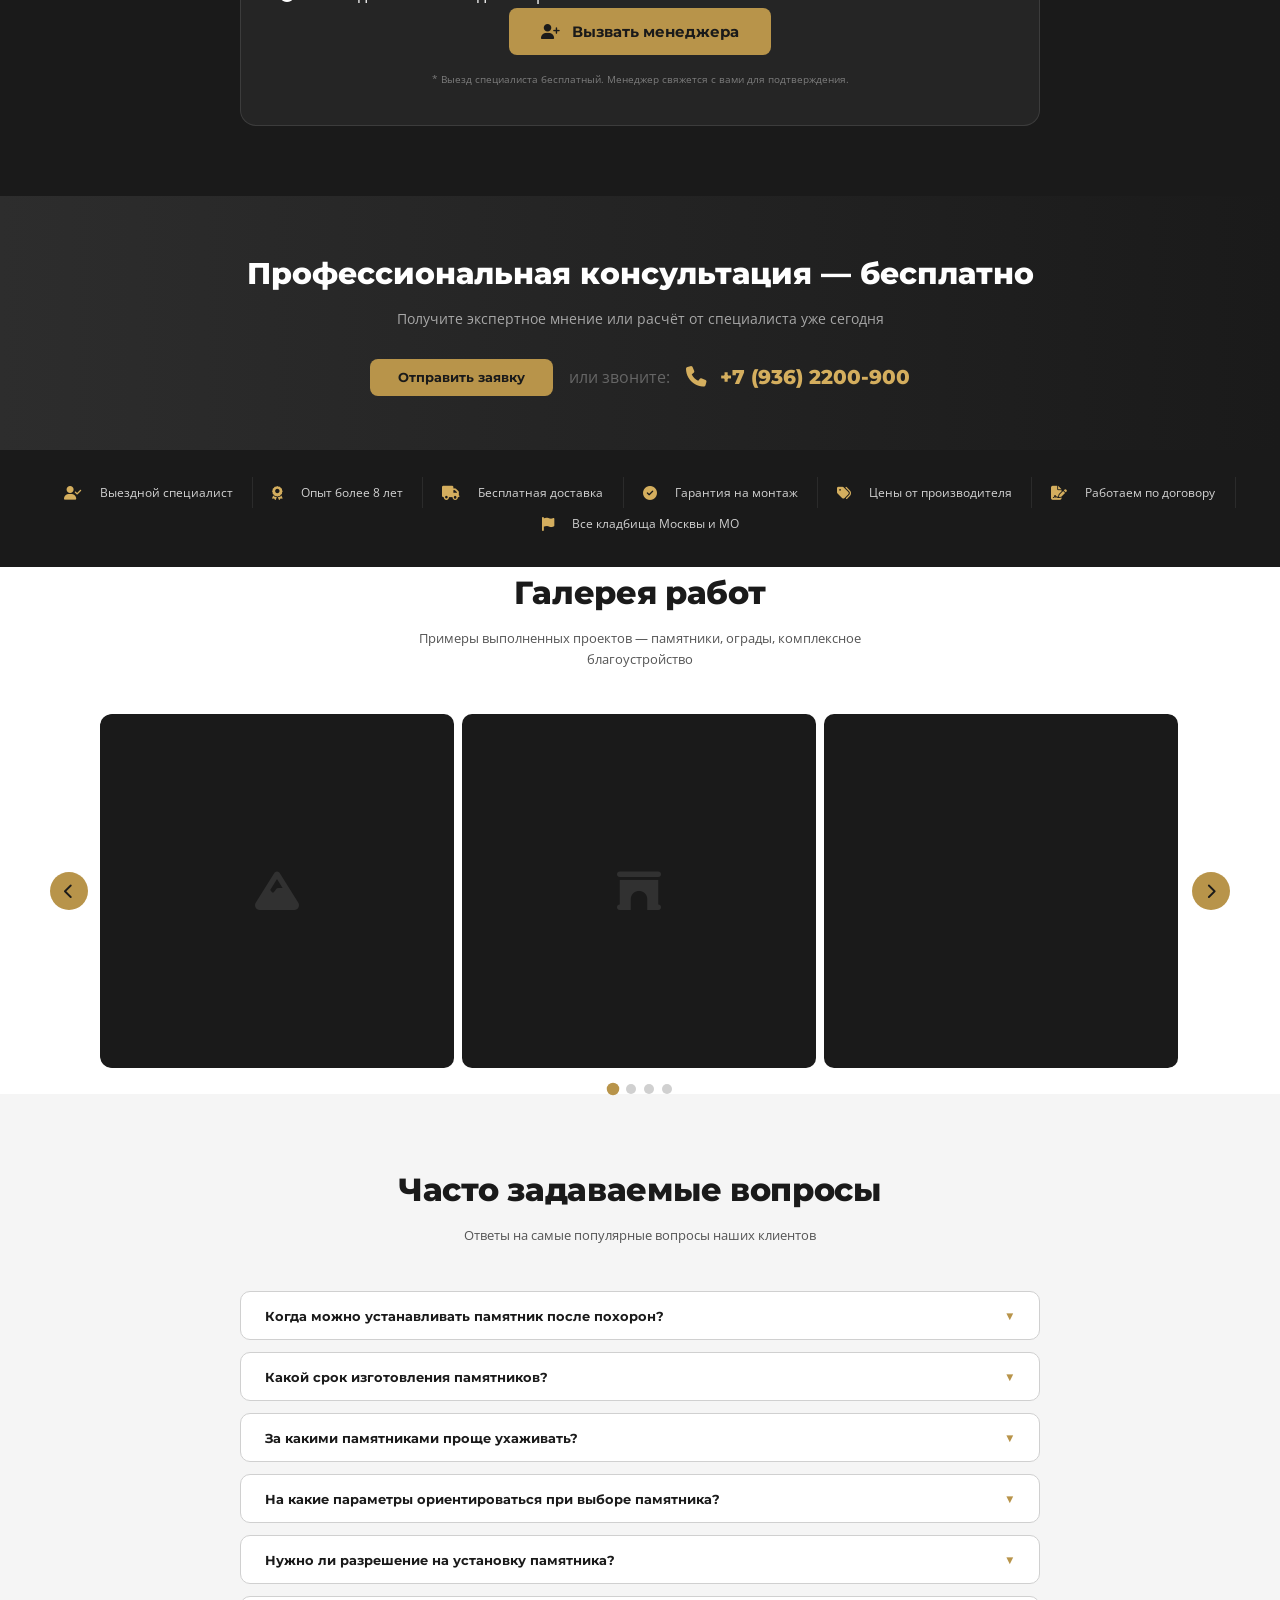
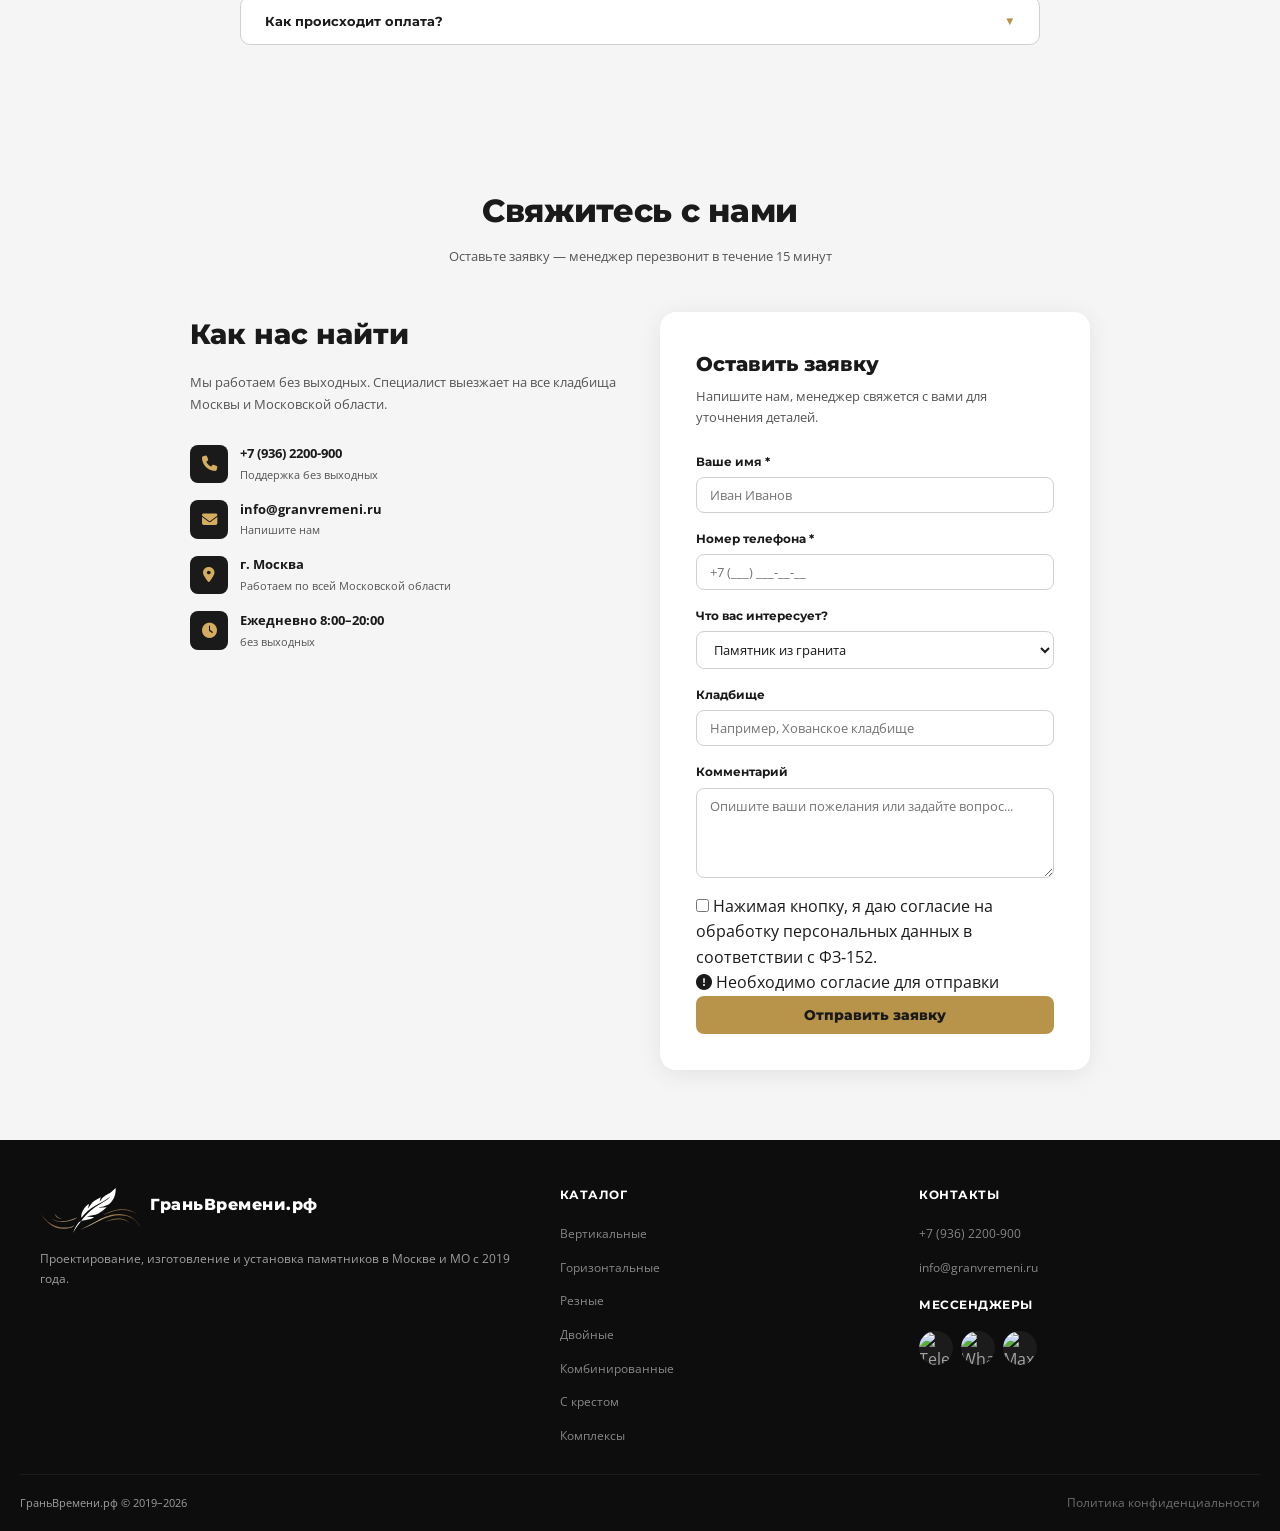
==== commit c5efdd6c: "материалы и админка, новая ID formspree" ====
--- a/index.html
+++ b/index.html
@@ -3,7 +3,7 @@
 <head>
     <meta charset="UTF-8">
     <meta name="viewport" content="width=device-width, initial-scale=1.0">
-    <title>МосПамять.рф — Установка памятников, оград, благоустройство захоронений</title>
+    <title>ГраньВремени.рф — Установка памятников, оград, благоустройство захоронений</title>
     <meta name="description" content="Проектирование, изготовление и установка памятников любой сложности в Москве. Установка оград, цоколя, монтаж и демонтаж.">
     <link rel="preconnect" href="https://fonts.googleapis.com">
     <link rel="preconnect" href="https://fonts.gstatic.com" crossorigin>
@@ -199,6 +199,10 @@
             <div class="calc-field full">
                 <label class="calc-label">Номер телефона *</label>
                 <input type="tel" id="cbphone" class="calc-input" placeholder="+7 (___) ___-__-__">
+            </div>
+            <div class="calc-field full">
+                <label class="calc-label">Кладбище</label>
+                <input type="text" id="cbcemetery" class="calc-input" placeholder="Например, Хованское кладбище">
             </div>
             <div class="calc-field full">
                 <label class="calc-label">Удобное время для выезда</label>
@@ -444,6 +448,10 @@
                     </select>
                 </div>
                 <div class="form-group">
+                    <label>Кладбище</label>
+                    <input type="text" id="fcemetery" placeholder="Например, Хованское кладбище">
+                </div>
+                <div class="form-group">
                     <label>Комментарий</label>
                     <textarea id="fcomment" placeholder="Опишите ваши пожелания или задайте вопрос..."></textarea>
                 </div>
@@ -500,6 +508,10 @@
                 <input type="tel" id="mphone" placeholder="+7 (___) ___-__-__">
             </div>
             <div class="form-group">
+                <label style="color:var(--dark);font-weight:700;font-size:13px;font-family:'Montserrat',sans-serif;">Кладбище</label>
+                <input type="text" id="mcemetery" placeholder="Например, Хованское кладбище">
+            </div>
+            <div class="form-group">
                 <label style="color:var(--dark);font-weight:700;font-size:13px;font-family:'Montserrat',sans-serif;">Что интересует?</label>
                 <select id="mtype">
                     <option>Памятник из гранита</option>
@@ -540,7 +552,6 @@
 </div>
 
 <script src="js/main.js"></script>
-<script src="js/logo-patch.js"></script>
 <script src="js/validation.js"></script>
 <script>
 
